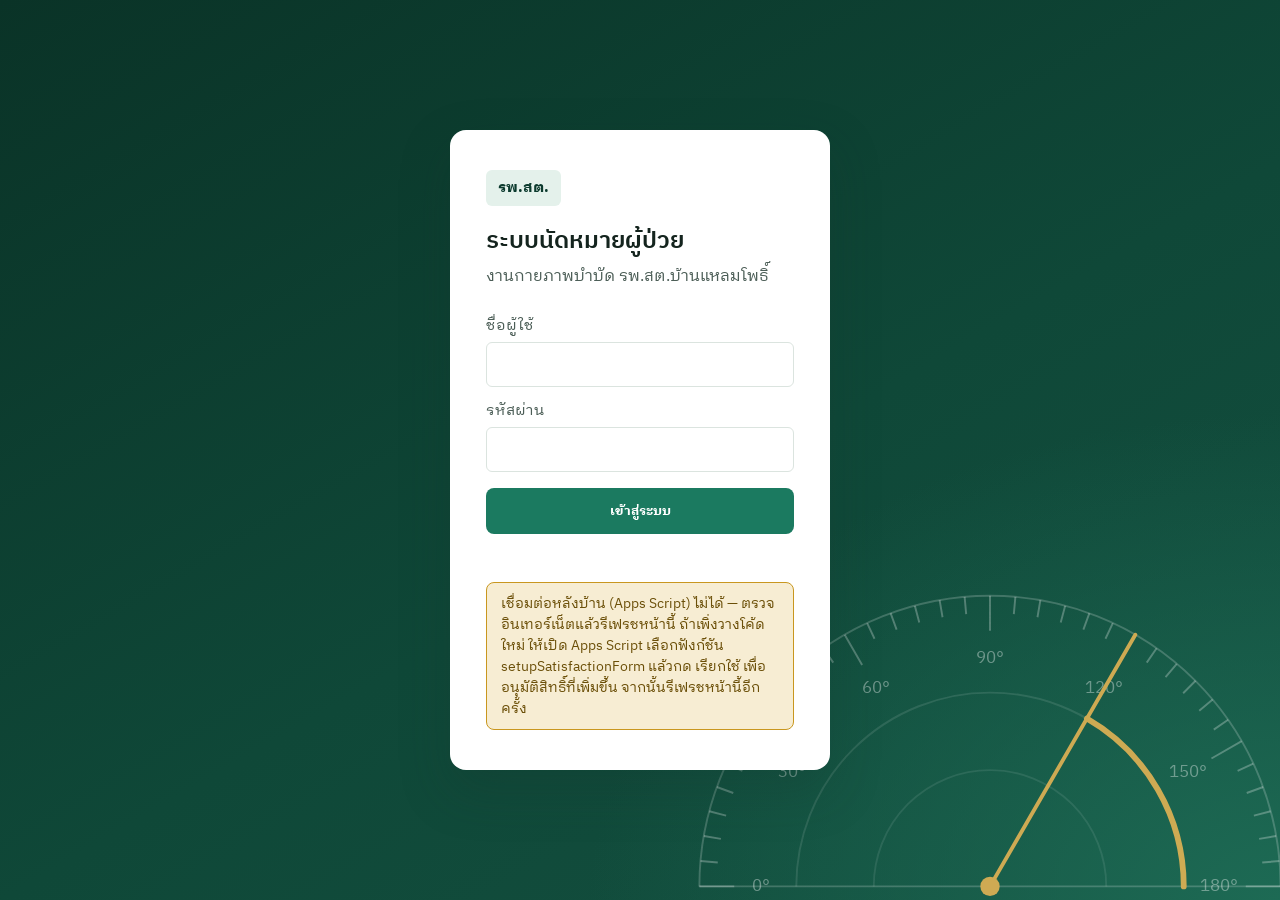
==== index.html @ 28c5972c "Add files via upload" ====
<!DOCTYPE html>
<html lang="th">
<head>
<meta charset="UTF-8" />
<meta name="viewport" content="width=device-width, initial-scale=1" />
<title>ระบบนัดหมายผู้ป่วย รพ.สต.</title>
<link rel="preconnect" href="https://fonts.googleapis.com">
<link href="https://fonts.googleapis.com/css2?family=IBM+Plex+Sans+Thai:wght@400;500;600;700&family=IBM+Plex+Sans+Thai+Looped:wght@400;500;600;700&family=Noto+Sans+Thai:wght@400;600&family=Sarabun:wght@400;600;700&display=swap" rel="stylesheet">
<link rel="stylesheet" href="style.css?v=20261016b" />
</head>
<body>
  <!-- ลายโกนิโอมิเตอร์ (เครื่องวัดมุมข้อ) ใช้เป็นพื้นหลังหัวเว็บและหน้าเข้าสู่ระบบ -->
  <svg width="0" height="0" style="position:absolute" aria-hidden="true"><symbol id="gonioArt" viewBox="-160 -160 320 172">
    <path d="M-150 0A150 150 0 0 1 150 0" fill="none" stroke="rgba(255,255,255,.22)" stroke-width="1"/>
    <path d="M-100 0A100 100 0 0 1 100 0" fill="none" stroke="rgba(255,255,255,.12)" stroke-width="1"/>
    <path d="M-60 0A60 60 0 0 1 60 0" fill="none" stroke="rgba(255,255,255,.10)" stroke-width="1"/>
    <path d="M-150.0 -0.0L-132.0 -0.0M-149.4 -13.1L-140.5 -12.3M-147.7 -26.0L-138.9 -24.5M-144.9 -38.8L-136.2 -36.5M-141.0 -51.3L-132.5 -48.2M-135.9 -63.4L-127.8 -59.6M-129.9 -75.0L-114.3 -66.0M-122.9 -86.0L-115.5 -80.9M-114.9 -96.4L-108.0 -90.6M-106.1 -106.1L-99.7 -99.7M-96.4 -114.9L-90.6 -108.0M-86.0 -122.9L-80.9 -115.5M-75.0 -129.9L-66.0 -114.3M-63.4 -135.9L-59.6 -127.8M-51.3 -141.0L-48.2 -132.5M-38.8 -144.9L-36.5 -136.2M-26.0 -147.7L-24.5 -138.9M-13.1 -149.4L-12.3 -140.5M0.0 -150.0L0.0 -132.0M13.1 -149.4L12.3 -140.5M26.0 -147.7L24.5 -138.9M38.8 -144.9L36.5 -136.2M51.3 -141.0L48.2 -132.5M63.4 -135.9L59.6 -127.8M75.0 -129.9L66.0 -114.3M86.0 -122.9L80.9 -115.5M96.4 -114.9L90.6 -108.0M106.1 -106.1L99.7 -99.7M114.9 -96.4L108.0 -90.6M122.9 -86.0L115.5 -80.9M129.9 -75.0L114.3 -66.0M135.9 -63.4L127.8 -59.6M141.0 -51.3L132.5 -48.2M144.9 -38.8L136.2 -36.5M147.7 -26.0L138.9 -24.5M149.4 -13.1L140.5 -12.3M150.0 0.0L132.0 0.0" stroke="rgba(255,255,255,.30)" stroke-width="1" fill="none"/>
    <text x="-118" y="0" fill="rgba(255,255,255,.42)" font-size="9" text-anchor="middle" dominant-baseline="central">0°</text><text x="-102.2" y="-59" fill="rgba(255,255,255,.42)" font-size="9" text-anchor="middle" dominant-baseline="central">30°</text><text x="-59" y="-102.2" fill="rgba(255,255,255,.42)" font-size="9" text-anchor="middle" dominant-baseline="central">60°</text><text x="0" y="-118" fill="rgba(255,255,255,.42)" font-size="9" text-anchor="middle" dominant-baseline="central">90°</text><text x="59" y="-102.2" fill="rgba(255,255,255,.42)" font-size="9" text-anchor="middle" dominant-baseline="central">120°</text><text x="102.2" y="-59" fill="rgba(255,255,255,.42)" font-size="9" text-anchor="middle" dominant-baseline="central">150°</text><text x="118" y="0" fill="rgba(255,255,255,.42)" font-size="9" text-anchor="middle" dominant-baseline="central">180°</text>
    <path d="M-150 0H150" stroke="rgba(255,255,255,.22)" stroke-width="1"/>
    <path d="M100 0A100 100 0 0 0 50 -86.6" fill="none" stroke="#E2B354" stroke-width="3" stroke-linecap="round"/>
    <path d="M0 0L75 -129.9" stroke="#E2B354" stroke-width="2" stroke-linecap="round"/>
    <circle cx="0" cy="0" r="5" fill="#E2B354"/>
  </symbol></svg>

  <!-- ---------- หน้าเข้าสู่ระบบ ---------- -->
  <section id="loginView" class="login-screen">
    <svg class="login-art" aria-hidden="true"><use href="#gonioArt"/></svg>
    <div class="login-card">
      <div class="login-mark">รพ.สต.</div>
      <h1>ระบบนัดหมายผู้ป่วย</h1>
      <p class="login-sub">งานกายภาพบำบัด รพ.สต.บ้านแหลมโพธิ์</p>
      <form id="loginForm">
        <label>ชื่อผู้ใช้
          <input type="text" id="loginUsername" required autocomplete="username" />
        </label>
        <label>รหัสผ่าน
          <input type="password" id="loginPassword" required autocomplete="current-password" />
        </label>
        <button type="submit">เข้าสู่ระบบ</button>
        <p id="loginError" class="error-text"></p>
      </form>
      <div class="version-banner hidden"></div>
    </div>
  </section>

  <!-- ---------- แอปหลัก ---------- -->
  <div id="appView" class="app hidden">
    <aside class="sidebar">
      <div class="brand">
        <svg class="brand-mark" viewBox="0 0 34 34" width="34" height="34" aria-hidden="true"><circle cx="17" cy="17" r="16.5" fill="#145040" stroke="#2A7B63"/><path d="M7 23A10 10 0 0 1 27 23" fill="none" stroke="#fff" stroke-width="2" stroke-linecap="round"/><path d="M17 23L24 12" stroke="#E2B354" stroke-width="2.2" stroke-linecap="round"/><circle cx="17" cy="23" r="2.4" fill="#fff"/></svg>
        <div class="brand-text">กายภาพบำบัด<span>รพ.สต.บ้านแหลมโพธิ์</span></div>
      </div>
      <nav>
        <button class="navBtn active" data-view="calendar"><svg class="nav-ic" viewBox="0 0 18 18" fill="none" stroke="currentColor" stroke-width="1.6" aria-hidden="true"><rect x="2.5" y="3.5" width="13" height="12" rx="2"/><path d="M2.5 7.5h13M6 2v3M12 2v3"/></svg>ปฏิทิน<span class="nav-long">นัดหมาย</span></button>
        <button class="navBtn" data-view="patients"><svg class="nav-ic" viewBox="0 0 18 18" fill="none" stroke="currentColor" stroke-width="1.6" aria-hidden="true"><circle cx="8" cy="8" r="5"/><path d="M12 12l4 4"/></svg>ค้นหา<span class="nav-long">คนไข้</span></button>
        <button class="navBtn physio-only" data-view="records"><svg class="nav-ic" viewBox="0 0 18 18" fill="none" stroke="currentColor" stroke-width="1.6" aria-hidden="true"><path d="M4 2.5h7l3 3v10H4z"/><path d="M6.5 9h5M6.5 12h5"/></svg>เวชระเบียน</button>
        <button class="navBtn physio-only" data-view="dashboard"><svg class="nav-ic" viewBox="0 0 18 18" fill="none" stroke="currentColor" stroke-width="1.6" aria-hidden="true"><path d="M3 15V9M7.5 15V4M12 15v-4M16 15V7"/></svg>สถิติ</button>
        <button class="navBtn physio-only" data-view="settings"><svg class="nav-ic" viewBox="0 0 18 18" fill="none" stroke="currentColor" stroke-width="1.6" aria-hidden="true"><circle cx="9" cy="9" r="2.5"/><path d="M9 2v2.5M9 13.5V16M2 9h2.5M13.5 9H16M4 4l1.8 1.8M12.2 12.2L14 14M14 4l-1.8 1.8M5.8 12.2L4 14"/></svg>ตั้งค่า</button>
      </nav>
      <div class="who">
        <div class="who-name" id="whoName"></div>
        <div class="who-role" id="whoRole"></div>
        <button id="logoutBtn">ออกจากระบบ</button>
        <div class="version-tag" id="versionTag"></div>
      </div>
    </aside>

    <main class="content">
      <header class="mast" id="mast">
        <svg class="mast-art" aria-hidden="true"><use href="#gonioArt"/></svg>
        <div class="mast-row">
          <div>
            <h1>งานกายภาพบำบัด</h1>
            <div class="mast-org">โรงพยาบาลส่งเสริมสุขภาพตำบลบ้านแหลมโพธิ์<br>ตำบลบ้านกร่าง อำเภอเมืองพิษณุโลก จังหวัดพิษณุโลก</div>
          </div>
          <div class="mast-today"><b id="mastDate"></b><span id="mastToday"></span></div>
        </div>
      </header>
      <div class="version-banner hidden"></div>
      <div class="version-banner hidden" id="pwBanner">บัญชีนี้ยังใช้รหัสผ่านเริ่มต้นหรือรหัสผ่านสั้นกว่า 8 ตัวอักษร — ก่อนใช้กับข้อมูลคนไข้จริง ให้เปลี่ยนรหัสผ่านในชีต Users (คอลัมน์ password) แล้วเข้าสู่ระบบใหม่</div>
      <!-- ปฏิทิน -->
      <section id="calendarView" class="view">
        <header class="view-head">
          <div class="month-nav">
            <button id="prevMonth" aria-label="เดือนก่อนหน้า">‹</button>
            <h2 id="monthLabel"></h2>
            <button id="nextMonth" aria-label="เดือนถัดไป">›</button>
          </div>
          <!-- ค้นหาคนไข้แบบย่อ: ดูนัดครั้งหน้า แล้วค่อยกดไปหน้ารายละเอียด -->
          <div class="quick-search" id="quickSearch">
            <input type="search" id="quickSearchInput" placeholder="ค้นหาคนไข้ (ชื่อ / PTN)" autocomplete="off" aria-label="ค้นหาคนไข้" />
            <div id="quickSearchResults" class="patient-suggest hidden"></div>
            <div id="quickSearchCard" class="quick-card hidden"></div>
          </div>
          <div class="legend">
            <span class="legend-item"><i class="dot opd"></i>OPD</span>
            <span class="legend-item"><i class="dot community"></i>ลงชุมชน</span>
            <span class="legend-item"><i class="dot busy"></i>ไม่ว่าง</span>
            <span class="legend-item"><i class="dot special"></i>เปิดพิเศษ</span>
            <span class="legend-item"><i class="dot full"></i>เต็ม</span>
            <span class="legend-item"><i class="dot closed"></i>ปิดทำการ</span>
          </div>
        </header>
        <!-- นัดวันนี้: กด "มาแล้ว" ได้จากหน้านี้เลย -->
        <div id="todayPanel" class="today-panel hidden">
          <div class="today-head">
            <h3 id="todayTitle">นัดวันนี้</h3>
            <span id="todayCount" class="today-count"></span>
            <button type="button" id="todayRefreshBtn" class="link-btn">รีเฟรช</button>
          </div>
          <ul id="todayList" class="today-list"></ul>
        </div>

        <div class="weekday-row">
          <span data-full="จันทร์" data-short="จ"></span><span data-full="อังคาร" data-short="อ"></span><span data-full="พุธ" data-short="พ"></span><span data-full="พฤหัสบดี" data-short="พฤ"></span><span data-full="ศุกร์" data-short="ศ"></span>
        </div>
        <div id="calendarGrid" class="calendar-grid"></div>
      </section>

      <!-- ค้นหาคนไข้: ข้อมูลและนัดทั้งหมดของคนไข้ 1 คน -->
      <section id="patientsView" class="view hidden">
        <header class="view-head">
          <h2>ค้นหาคนไข้</h2>
        </header>
        <div class="patient-search">
          <input type="search" id="patientSearchInput" placeholder="พิมพ์ชื่อ นามสกุล หรือ PTN (อย่างน้อย 2 ตัวอักษร)" autocomplete="off" />
          <div id="patientSearchResults" class="patient-suggest hidden"></div>
          <p id="patientSearchHint" class="panel-hint" style="margin:8px 0 0;"></p>
        </div>
        <div id="patientProfile"></div>
      </section>

      <!-- เมนูเวชระเบียน (เฉพาะนักกายภาพ): ค้นหาคนไข้เพื่อเปิดเวชระเบียน + รายการที่บันทึกล่าสุด -->
      <section id="recordsView" class="view hidden">
        <header class="view-head">
          <h2>เวชระเบียน</h2>
        </header>
        <div class="patient-search">
          <input type="search" id="recordSearchInput" placeholder="พิมพ์ชื่อ นามสกุล หรือ PTN เพื่อเปิดเวชระเบียนของคนไข้" autocomplete="off" />
          <div id="recordSearchResults" class="patient-suggest hidden"></div>
          <p id="recordSearchHint" class="panel-hint" style="margin:8px 0 0;"></p>
        </div>
        <div id="recordsRecent"></div>
      </section>

      <!-- เวชระเบียน: แบบประเมินครั้งแรก (เฉพาะนักกายภาพ — เนื้อหาสร้างโดย record.js) -->
      <section id="recordView" class="view hidden">
        <div id="recordBody"></div>
      </section>

      <!-- สถิติ (เฉพาะนักกายภาพ) -->
      <section id="dashboardView" class="view hidden">
        <header class="view-head">
          <h2>สถิติการให้บริการ</h2>
          <button id="refreshDashboardBtn" class="secondary">รีเฟรช</button>
        </header>

        <div class="dash-filter">
          <div class="dash-presets">
            <button type="button" class="secondary" data-preset="thisMonth">เดือนนี้</button>
            <button type="button" class="secondary" data-preset="lastMonth">เดือนที่แล้ว</button>
            <button type="button" class="secondary" data-preset="quarter">ไตรมาสนี้</button>
            <button type="button" class="secondary" data-preset="fiscal">ปีงบประมาณนี้</button>
            <button type="button" class="secondary" data-preset="year">ปีนี้</button>
          </div>
          <div class="dash-range">
            <select id="dashKind" aria-label="เลือกช่วงเวลาแบบ">
              <option value="custom">กำหนดวันเอง</option>
              <option value="month">รายเดือน</option>
              <option value="quarter">รายไตรมาส</option>
              <option value="fiscal">ปีงบประมาณ</option>
            </select>
            <span class="dash-kind" data-kind="custom"><input type="date" id="dashFrom" aria-label="ตั้งแต่วันที่" /><span>ถึง</span><input type="date" id="dashTo" aria-label="ถึงวันที่" /></span>
            <span class="dash-kind hidden" data-kind="month"><select id="dashMonth" aria-label="เดือน"></select><select id="dashYear" aria-label="ปี พ.ศ."></select></span>
            <span class="dash-kind hidden" data-kind="quarter fiscal"><select id="dashFy" aria-label="ปีงบประมาณ"></select></span>
            <span class="dash-kind hidden" data-kind="quarter"><select id="dashQuarter" aria-label="ไตรมาส">
              <option value="1">ไตรมาส 1 (ต.ค. ถึง ธ.ค.)</option><option value="2">ไตรมาส 2 (ม.ค. ถึง มี.ค.)</option>
              <option value="3">ไตรมาส 3 (เม.ย. ถึง มิ.ย.)</option><option value="4">ไตรมาส 4 (ก.ค. ถึง ก.ย.)</option></select></span>
            <button type="button" id="dashApplyBtn" class="primary">ดูสถิติ</button>
            <label class="dash-compare" for="dashCompare">เทียบย้อนหลัง
              <select id="dashCompare"><option value="0">ไม่เทียบ</option><option value="1">1 ปี</option><option value="2">2 ปี</option><option value="3">3 ปี</option></select></label>
          </div>
        </div>
        <p id="dashNote" class="panel-hint"></p>
        <div class="dtabs-scroll hidden" id="dashTabs"><div class="dtabs" role="tablist" aria-label="มุมมองสถิติ">
          <button type="button" class="dtab" role="tab" id="dtab-over" data-tab="over" aria-selected="true"><svg class="nav-ic" viewBox="0 0 18 18" fill="none" stroke="currentColor" stroke-width="1.6" aria-hidden="true"><path d="M3 15V9M7.5 15V4M12 15v-4M16 15V7"/></svg>ภาพรวมบริการ</button>
          <button type="button" class="dtab" role="tab" id="dtab-map" data-tab="map" aria-selected="false" tabindex="-1"><svg class="nav-ic" viewBox="0 0 18 18" fill="none" stroke="currentColor" stroke-width="1.6" aria-hidden="true"><path d="M2.5 4.5l4.5-2 4 2 4.5-2v11l-4.5 2-4-2-4.5 2z"/><path d="M7 2.5v11M11 4.5v11"/></svg>แผนที่ตำบล</button>
          <button type="button" class="dtab" role="tab" id="dtab-out" data-tab="out" aria-selected="false" tabindex="-1"><svg class="nav-ic" viewBox="0 0 18 18" fill="none" stroke="currentColor" stroke-width="1.6" aria-hidden="true"><path d="M2 13l4-5 3 3 3-6 4 4"/></svg>ผลลัพธ์การรักษา</button>
          <button type="button" class="dtab" role="tab" id="dtab-sat" data-tab="sat" aria-selected="false" tabindex="-1"><svg class="nav-ic" viewBox="0 0 18 18" fill="none" stroke="currentColor" stroke-width="1.6" aria-hidden="true"><circle cx="9" cy="9" r="6.5"/><path d="M6 10.5c.8 1.2 1.8 1.8 3 1.8s2.2-.6 3-1.8M6.5 7h.01M11.5 7h.01"/></svg>ความพึงพอใจ</button>
        </div></div>
        <div id="dashBody"></div>
      </section>

      <!-- ตั้งค่า (เฉพาะนักกายภาพ) -->
      <section id="settingsView" class="view hidden">
        <header class="view-head">
          <h2>ตั้งค่า</h2>
          <button id="refreshSettingsBtn" class="secondary">รีเฟรช</button>
        </header>

        <div class="panel" id="recOptionsPanel">
          <h3>ตัวเลือกในแบบฟอร์มเวชระเบียน</h3>
          <p class="panel-hint">ตัวเลือกของดรอปดาวน์ในแบบประเมินครั้งแรกและ Progress note (ใช้ชุดเดียวกัน) เลือกรายการแล้วเพิ่ม ลบ หรือเรียงลำดับได้ ลบตัวเลือกออกไม่กระทบเวชระเบียนที่บันทึกไปแล้ว</p>
          <div id="recOptionsBox"></div>
        </div>

        <div class="panel">
          <h3>ช่วงเวลานัดรายวัน</h3>
          <p class="panel-hint">กำหนดช่วงเวลาที่รับนัดเองได้อิสระต่อวัน ไม่จำเป็นต้องเท่ากันทุกช่วง (เช่น 09:00-10:00, 10:01-11:00, พักเที่ยง, 13:30-14:30)</p>
          <div id="scheduleForm" class="schedule-form"></div>
          <button id="saveScheduleBtn" class="primary">บันทึกช่วงเวลานัด</button>
        </div>

        <div class="panel">
          <h3>วันปิดเฉพาะกิจ / วันหยุดนักขัตฤกษ์</h3>
          <form id="closedDateForm" class="inline-form">
            <input type="date" id="closedDateInput" required />
            <input type="text" id="closedReasonInput" placeholder="เหตุผล เช่น วันหยุดสงกรานต์" />
            <button type="submit">เพิ่มวันปิด</button>
          </form>
          <ul id="closedDateList" class="tag-list"></ul>
        </div>

        <div class="panel">
          <h3>ประเภทคลินิกประจำวัน</h3>
          <p class="panel-hint">ตั้งชื่อ+สีคลินิก เพื่อนำไปกำหนดบนวันในปฏิทิน (เช่น คลินิกข้อเข่า, คลินิกป้องกันล้ม)</p>
          <form id="clinicTypeForm" class="inline-form">
            <input type="text" id="clinicTypeName" placeholder="ชื่อคลินิก" required />
            <input type="color" id="clinicTypeColor" value="#2B6E63" title="เลือกสี" />
            <input type="hidden" id="clinicTypeEditId" />
            <button type="submit">เพิ่มคลินิก</button>
            <button type="button" id="clinicTypeCancelEdit" class="secondary hidden">ยกเลิก</button>
          </form>
          <ul id="clinicTypeList" class="tag-list"></ul>
        </div>

        <div class="panel">
          <h3>กำหนดคลินิกอัตโนมัติ (ตามวัน)</h3>
          <p class="panel-hint">เช่น "คลินิกป้องกันล้ม ทุกวันอังคารที่ 4 ของเดือน" — ตั้งครั้งเดียว ระบบจะขึ้นให้เองทุกเดือน</p>
          <form id="clinicRuleForm" class="rule-form">
            <select id="ruleClinicSelect" required></select>
            <select id="ruleWeekday" required>
              <option value="1">ทุกวันจันทร์</option>
              <option value="2">ทุกวันอังคาร</option>
              <option value="3">ทุกวันพุธ</option>
              <option value="4">ทุกวันพฤหัสบดี</option>
              <option value="5">ทุกวันศุกร์</option>
              <option value="6">ทุกวันเสาร์</option>
              <option value="0">ทุกวันอาทิตย์</option>
            </select>
            <select id="ruleNth" required>
              <option value="every">ทุกสัปดาห์</option>
              <option value="1">สัปดาห์ที่ 1 ของเดือน</option>
              <option value="2">สัปดาห์ที่ 2 ของเดือน</option>
              <option value="3">สัปดาห์ที่ 3 ของเดือน</option>
              <option value="4">สัปดาห์ที่ 4 ของเดือน</option>
              <option value="last">สัปดาห์สุดท้ายของเดือน</option>
            </select>
            <input type="text" id="ruleNote" placeholder="note (ไม่บังคับ)" />
            <input type="hidden" id="ruleEditId" />
            <button type="submit">เพิ่มกฎ</button>
            <button type="button" id="ruleCancelEdit" class="secondary hidden">ยกเลิก</button>
          </form>
          <ul id="clinicRuleList" class="tag-list"></ul>
        </div>

        <div class="panel">
          <h3>ปิด/ไม่ว่างอัตโนมัติ (ตามวัน)</h3>
          <p class="panel-hint">เช่น "ทำเอกสาร ทุกวันศุกร์สัปดาห์สุดท้ายของเดือน" หรือ "ปิดทั้งวัน ทุกวันที่ 1 ของเดือน" — ตั้งครั้งเดียว ระบบคำนวณให้เองทุกเดือน ถ้าไม่ระบุช่วงเวลาจะปิดทั้งวัน ถ้าระบุจะบล็อกเฉพาะช่วงนั้น</p>
          <form id="busyRuleForm" class="rule-form">
            <select id="busyRulePatternType">
              <option value="weekday">ตามวันในสัปดาห์</option>
              <option value="dom">ตามวันที่ในเดือน</option>
            </select>

            <span id="busyRuleWeekdayFields">
              <select id="busyRuleWeekday">
                <option value="1">วันจันทร์</option>
                <option value="2">วันอังคาร</option>
                <option value="3">วันพุธ</option>
                <option value="4">วันพฤหัสบดี</option>
                <option value="5">วันศุกร์</option>
                <option value="6">วันเสาร์</option>
                <option value="0">วันอาทิตย์</option>
              </select>
              <select id="busyRuleNth">
                <option value="every">ทุกสัปดาห์</option>
                <option value="1">สัปดาห์ที่ 1 ของเดือน</option>
                <option value="2">สัปดาห์ที่ 2 ของเดือน</option>
                <option value="3">สัปดาห์ที่ 3 ของเดือน</option>
                <option value="4">สัปดาห์ที่ 4 ของเดือน</option>
                <option value="last">สัปดาห์สุดท้ายของเดือน</option>
              </select>
            </span>

            <span id="busyRuleDomFields" class="hidden">
              <select id="busyRuleDayOfMonth">
                <option value="last">วันสุดท้ายของเดือน</option>
              </select>
            </span>

            <label style="flex-direction:row;align-items:center;gap:6px;margin:0;">
              <input type="checkbox" id="busyRulePartial" /> เฉพาะบางช่วงเวลา
            </label>
            <span id="busyRuleTimeFields" class="hidden">
              <input type="time" id="busyRuleStart" />
              <input type="time" id="busyRuleEnd" />
              <select id="busyRuleType">
                <option value="ประชุม">ประชุม</option>
                <option value="ทำเอกสาร">ทำเอกสาร</option>
                <option value="อบรม">อบรม</option>
                <option value="ลา">ลา</option>
              </select>
            </span>

            <input type="text" id="busyRuleNote" placeholder="note (ไม่บังคับ)" />
            <button type="submit">เพิ่มกฎ</button>
          </form>
          <ul id="busyRuleList" class="tag-list"></ul>
        </div>

        <div class="panel">
          <h3>รายการรหัส ICD-10</h3>
          <p class="panel-hint">รหัส <strong>Z501</strong> เป็นรหัสอัตโนมัติหลัก ใส่ให้ทุกนัดเสมอ ลบไม่ได้ — เพิ่มรหัสอื่นไว้เลือกเพิ่มตอนทำนัดได้ที่นี่</p>
          <form id="icd10Form" class="inline-form">
            <input type="text" id="icd10Code" placeholder="รหัส เช่น M5450" required style="max-width:120px;" />
            <input type="text" id="icd10Label" placeholder="คำอธิบาย เช่น ปวดหลังส่วนล่าง" required />
            <button type="submit">เพิ่มรหัส</button>
          </form>
          <ul id="icd10List" class="tag-list"></ul>
        </div>

        <div class="panel">
          <h3>รายการรหัส ICD-9</h3>
          <p class="panel-hint">รหัส <strong>9339</strong> (ประเมินทางกายภาพบำบัด) เป็นรหัสอัตโนมัติหลัก ใส่ให้ทุกนัดเสมอ ลบไม่ได้ — เพิ่มรหัสหัตถการอื่นไว้เลือกเพิ่มตอนทำนัดได้ที่นี่ (เลือกได้สูงสุด 6 รหัสต่อนัด)</p>
          <form id="icd9Form" class="inline-form">
            <input type="text" id="icd9Code" placeholder="รหัส เช่น 9310" required style="max-width:120px;" />
            <input type="text" id="icd9Label" placeholder="คำอธิบาย เช่น การออกกำลังกายบำบัด" required />
            <button type="submit">เพิ่มรหัส</button>
          </form>
          <ul id="icd9List" class="tag-list"></ul>
        </div>
      </section>
    </main>
  </div>

  <!-- ---------- แผงรายละเอียดวัน (slide-over) ---------- -->
  <div id="dayPanelBackdrop" class="backdrop hidden"></div>
  <aside id="dayPanel" class="day-panel hidden">
    <header>
      <h3 id="dayPanelTitle"></h3>
      <button id="closeDayPanel" aria-label="ปิด">×</button>
    </header>
    <div id="dayPanelClosedNote" class="closed-note hidden"></div>

    <div id="dayPanelBody">
      <div class="section-label">คลินิกวันนี้</div>
      <div id="clinicDisplay" class="clinic-display"></div>
      <div id="clinicEditor" class="clinic-editor physio-only hidden">
        <select id="clinicSelect">
          <option value="">-- ใช้ค่าอัตโนมัติ (ถ้ามีกฎ) --</option>
          <option value="__NONE__">ไม่มีคลินิก (เฉพาะวันนี้)</option>
        </select>
        <input type="text" id="clinicNoteInput" placeholder="note เช่น pain-knee, pain-back-office syndrome" />
        <button id="saveClinicBtn" class="secondary">บันทึกคลินิกวันนี้</button>
      </div>

      <div id="dayToggleActions" class="day-toggle-actions physio-only"></div>

      <div class="section-label">ช่วงเวลา</div>
      <div id="slotList" class="slot-list"></div>
      <ul id="extraSlotList" class="tag-list physio-only" style="margin-top:8px;"></ul>
      <button id="addExtraSlotBtn" class="secondary physio-only" style="width:100%;margin-top:8px;">+ เพิ่มเวลาพิเศษวันนี้</button>

      <div id="busySection" class="hidden">
        <div class="section-label">ช่วงไม่ว่างวันนี้</div>
        <ul id="busyList" class="tag-list"></ul>
      </div>

      <div class="section-label">นัดหมายวันนี้</div>
      <ul id="apptList" class="appt-list"></ul>

      <button id="physioBusyBtn" class="secondary physio-only">ตั้งช่วงไม่ว่าง</button>
    </div>
  </aside>

  <!-- ---------- โมดัลเพิ่มนัดหมาย ---------- -->
  <div id="apptModalBackdrop" class="backdrop hidden"></div>
  <div id="apptModal" class="modal hidden">
    <h3>เพิ่มนัดหมาย</h3>
    <form id="apptForm">
      <input type="hidden" id="apptDate" />
      <label>ประเภทนัด
        <select id="apptType">
          <option value="OPD">OPD</option>
          <option value="ลงชุมชน">ลงชุมชน</option>
        </select>
      </label>
      <label>เวลาเริ่ม
        <select id="apptStart"></select>
      </label>
      <input type="hidden" id="apptPtn" />
      <div id="apptPatientStatus" class="patient-status hidden"></div>
      <div id="apptPatientSummary" class="patient-summary hidden"></div>
      <label>ชื่อ
        <input type="text" id="apptFirstName" required autocomplete="off" placeholder="พิมพ์ชื่อหรือ PTN เพื่อค้นหาคนไข้เดิม" />
      </label>
      <div id="apptPatientSuggest" class="patient-suggest hidden"></div>
      <label>นามสกุล
        <input type="text" id="apptLastName" required autocomplete="off" />
      </label>
      <label>หมู่
        <input type="text" id="apptMoo" placeholder="เช่น 4" required />
      </label>
      <label>เบอร์โทร <span style="font-weight:400;">(ไม่บังคับ)</span>
        <input type="tel" id="apptPhone" />
      </label>
      <label>เลขบัตรประชาชน <span style="font-weight:400;">(ไม่บังคับ)</span>
        <input type="text" id="apptNationalId" maxlength="13" inputmode="numeric" placeholder="13 หลัก" />
      </label>
      <label>หมายเหตุ
        <input type="text" id="apptNote" />
      </label>
      <div class="section-label" style="margin-top:14px;">รหัส ICD-10</div>
      <div id="apptPrevIcd10" class="prev-icd hidden"></div>
      <div class="icd-slots" id="apptIcd10Slots"></div>
      <div class="section-label">รหัส ICD-9</div>
      <div id="apptPrevIcd9" class="prev-icd hidden"></div>
      <div class="icd-slots" id="apptIcd9Slots"></div>
      <p id="apptError" class="error-text"></p>
      <div class="modal-actions">
        <button type="button" class="secondary" id="apptCancelBtn">ยกเลิก</button>
        <button type="submit" class="primary">บันทึกนัด</button>
      </div>
    </form>
  </div>

  <!-- ---------- โมดัลเลือกการดำเนินการช่วงเวลาที่ว่าง (จองนัด / ปิดช่วงนี้) ---------- -->
  <div id="slotActionModalBackdrop" class="backdrop hidden"></div>
  <div id="slotActionModal" class="modal hidden">
    <h3>ช่วงเวลา <span id="slotActionTimeLabel"></span></h3>
    <div class="modal-actions" style="flex-direction:column;gap:8px;">
      <button type="button" class="primary" id="slotActionBookBtn" style="width:100%;">จองนัดช่วงนี้</button>
      <button type="button" class="secondary" id="slotActionCloseBtn" style="width:100%;">ปิดช่วงนี้ (ไม่ว่าง)</button>
      <button type="button" class="secondary" id="slotActionCancelBtn" style="width:100%;">ยกเลิก</button>
    </div>
  </div>

  <!-- ---------- โมดัลตั้งช่วงไม่ว่าง (นักกายภาพ) ---------- -->
  <div id="busyModalBackdrop" class="backdrop hidden"></div>
  <div id="busyModal" class="modal hidden">
    <h3 id="busyModalTitle">ตั้งช่วงไม่ว่าง</h3>
    <form id="busyForm">
      <input type="hidden" id="busyDate" />
      <input type="hidden" id="busyId" />
      <label>ประเภท
        <select id="busyType">
          <option value="ประชุม">ประชุม</option>
          <option value="ทำเอกสาร">ทำเอกสาร</option>
          <option value="อบรม">อบรม</option>
          <option value="ลา">ลา</option>
        </select>
      </label>
      <label>เวลาเริ่ม
        <input type="time" id="busyStart" required />
      </label>
      <label>เวลาสิ้นสุด
        <input type="time" id="busyEnd" required />
      </label>
      <label>หมายเหตุ
        <input type="text" id="busyNote" />
      </label>
      <p id="busyError" class="error-text"></p>
      <div class="modal-actions">
        <button type="button" class="secondary" id="busyCancelBtn">ยกเลิก</button>
        <button type="submit" class="primary">บันทึก</button>
      </div>
    </form>
  </div>

  <!-- ---------------- โมดัลเพิ่มเวลาพิเศษ (เสริมเข้าไปจากตารางเดิม เฉพาะวันเดียว) ---------------- -->
  <div id="extraSlotModalBackdrop" class="backdrop hidden"></div>
  <div id="extraSlotModal" class="modal hidden">
    <h3>เพิ่มเวลาพิเศษวันนี้</h3>
    <p class="panel-hint">เพิ่มช่วงเวลาเสริมเฉพาะวันนี้วันเดียว โดยไม่กระทบตารางเวลาปกติ หรือวันอื่นๆ</p>
    <form id="extraSlotForm">
      <input type="hidden" id="extraSlotDate" />
      <label>เวลาเริ่ม
        <input type="time" id="extraSlotStart" required />
      </label>
      <label>เวลาสิ้นสุด
        <input type="time" id="extraSlotEnd" required />
      </label>
      <label>หมายเหตุ
        <input type="text" id="extraSlotNote" placeholder="ไม่บังคับ" />
      </label>
      <p id="extraSlotError" class="error-text"></p>
      <div class="modal-actions">
        <button type="button" class="secondary" id="extraSlotCancelBtn">ยกเลิก</button>
        <button type="submit" class="primary">เพิ่มเวลาพิเศษ</button>
      </div>
    </form>
  </div>

  <!-- ---------------- โมดัลเปิดรับพิเศษ (วันที่ปกติปิด) ---------------- -->
  <div id="specialModalBackdrop" class="backdrop hidden"></div>
  <div id="specialModal" class="modal hidden">
    <h3>เปิดรับพิเศษวันนี้</h3>
    <p class="panel-hint">ใช้สำหรับวันที่ปกติปิด (เช่น อังคารทุกสัปดาห์) แต่ต้องการเปิดนัดเฉพาะวันนี้ — กำหนดช่วงเวลาเองได้อิสระ</p>
    <form id="specialForm">
      <input type="hidden" id="specialDate" />
      <div class="section-label" style="margin-top:0;">ช่วงเวลา</div>
      <div id="specialSlotList" class="slot-editor-list"></div>
      <button type="button" id="specialAddSlotBtn" class="secondary" style="margin-bottom:14px;">+ เพิ่มช่วงเวลา</button>
      <label>หมายเหตุ
        <input type="text" id="specialNote" placeholder="เช่น เปิดนัดพิเศษ" />
      </label>
      <p id="specialError" class="error-text"></p>
      <div class="modal-actions">
        <button type="button" class="secondary" id="specialCancelBtn">ยกเลิก</button>
        <button type="submit" class="primary">เปิดรับพิเศษ</button>
      </div>
    </form>
  </div>

  <div id="toast" class="toast hidden"></div>

  <!-- ---------------- โมดัลดูรายละเอียดนัดหมาย ---------------- -->
  <div id="apptDetailModalBackdrop" class="backdrop hidden"></div>
  <div id="apptDetailModal" class="modal hidden">
    <h3>รายละเอียดนัดหมาย</h3>
    <div id="apptDetailBody" class="detail-body"></div>
    <button type="button" class="record-btn physio-only" id="apptDetailRecordBtn">เวชระเบียนของคนไข้คนนี้ ›</button>

    <div class="section-label" style="margin-top:0;">แก้ไขข้อมูลนัด</div>
    <label>ประเภทนัด
      <select id="detailType">
        <option value="OPD">OPD</option>
        <option value="ลงชุมชน">ลงชุมชน</option>
      </select>
    </label>
    <label>เวลา
      <select id="detailTime"></select>
    </label>
    <label>ชื่อ
      <input type="text" id="detailFirstName" />
    </label>
    <label>นามสกุล
      <input type="text" id="detailLastName" />
    </label>
    <label>หมู่
      <input type="text" id="detailMoo" />
    </label>
    <label>เบอร์โทร
      <input type="tel" id="detailPhone" />
    </label>
    <label>หมายเหตุ
      <input type="text" id="detailNote" />
    </label>
    <label>เลขบัตรประชาชน
      <input type="text" id="detailNationalId" maxlength="13" inputmode="numeric" placeholder="13 หลัก (ไม่บังคับ)" />
    </label>

    <div class="physio-only">
      <div class="section-label">แก้ไขรหัส ICD-10</div>
      <div class="icd-slots" id="detailIcd10Slots"></div>
      <div class="section-label">แก้ไขรหัส ICD-9</div>
      <div class="icd-slots" id="detailIcd9Slots"></div>
    </div>

    <p id="detailSaveError" class="error-text"></p>
    <button type="button" class="secondary" id="detailSaveAllBtn" style="width:100%;margin-bottom:14px;">บันทึกการแก้ไข</button>

    <div class="modal-actions">
      <button type="button" class="primary physio-only" id="apptDetailAttendBtn">บันทึกว่ามาทำกายภาพแล้ว ✓</button>
      <button type="button" class="secondary" id="apptDetailCloseBtn">ปิด</button>
      <button type="button" class="secondary" id="apptDetailCancelBtn" style="color:#B3452F;">ยกเลิกนัดนี้</button>
    </div>
  </div>

  <script src="app.js?v=20261016b"></script>
  <script src="record.js?v=20261016b"></script>
  <script src="progress.js?v=20261016b"></script>
  <script src="dashboard.js?v=20261016b"></script>
</body>
</html>
---- style.css ----
:root {
  /* โทนคลินิกแบบทางการ: เขียวสนเข้มเป็นสีหลัก บนพื้นเทาอมเขียวอ่อน (เย็นและสะอาดกว่าพื้นครีมเดิม) ส้มดินเผายังเป็นสีรอง */
  --bg: #F1F5F3;
  --surface: #FFFFFF;
  --ink: #14241E;
  --ink-soft: #4C5E57;
  --line: #DBE4DF;
  --teal: #1B7A60;
  --teal-dark: #0C3B2E;
  --teal-tint: #E4F1EB;
  --clay: #CC7A3C;
  --clay-tint: #F7E8D8;
  --amber: #C9971F;
  --amber-tint: #F7EDD3;
  --taupe: #8B8378;
  --taupe-tint: #EAEFEC;
  --success: #3C9A5F;
  --danger: #B3452F;
  --full: #A83F26;
  --radius: 12px;
  /* ตัวอักษร: IBM Plex Sans Thai (หัวข้อ ตัวเลข ปุ่ม) + แบบมีหัว Looped (เนื้อหา อ่านง่ายแบบเอกสารทางการ) — จะกลับไปแบบเดิมให้เปลี่ยน 2 บรรทัดนี้เป็น 'Noto Serif Thai' */
  --font-display: 'IBM Plex Sans Thai', 'Noto Sans Thai', 'Leelawadee UI', Tahoma, sans-serif;
  --font-body: 'IBM Plex Sans Thai Looped', 'IBM Plex Sans Thai', 'Noto Sans Thai', 'Leelawadee UI', Tahoma, sans-serif;
}

* { box-sizing: border-box; }

html, body {
  height: 100%;
  margin: 0;
  background: var(--bg);
  color: var(--ink);
  font-family: var(--font-body);
  font-size: 17px;
  line-height: 1.6;
}

/* เลือกฟอนต์ตามที่ชอบในหน้าพรีวิว: Noto Serif Thai (มีเชิง) ทั้งหัวข้อและเนื้อหา ขนาด "ใหญ่พิเศษ" ให้อ่านง่ายขึ้นทั้งแอป */
h1, h2, h3,
.brand, .login-card h1, .month-nav h2,
.day-panel h3, .modal h3, .kpi-num {
  font-family: var(--font-display);
  font-weight: 600;
}

.hidden { display: none !important; }

button {
  font-family: inherit;
  cursor: pointer;
  border: none;
  background: none;
  color: inherit;
}

input, select {
  font-family: inherit;
  font-size: 16px;
  padding: 8px 10px;
  border: 1px solid var(--line);
  border-radius: 6px;
  background: var(--surface);
  color: var(--ink);
  width: 100%;
}

label {
  display: flex;
  flex-direction: column;
  gap: 4px;
  font-size: 15px;
  color: var(--ink-soft);
  margin-bottom: 12px;
}

.primary {
  background: var(--teal);
  color: #fff;
  padding: 10px 18px;
  border-radius: 8px;
  font-weight: 600;
}
.primary:hover { background: var(--teal-dark); }

.secondary {
  background: var(--surface);
  border: 1px solid var(--line);
  padding: 10px 18px;
  border-radius: 8px;
  font-weight: 600;
  color: var(--ink);
}
.secondary:hover { border-color: var(--teal); }

.error-text {
  color: var(--danger);
  font-size: 15px;
  min-height: 18px;
}

/* ---------------- Login ---------------- */

.login-screen {
  min-height: 100vh;
  display: flex;
  align-items: center;
  justify-content: center;
  background: linear-gradient(160deg, var(--teal-dark), var(--teal) 60%, #3F8579);
  padding: 24px;
}

.login-card {
  background: var(--surface);
  border-radius: 16px;
  padding: 40px 36px;
  width: 100%;
  max-width: 380px;
  box-shadow: 0 20px 50px rgba(20, 50, 45, 0.25);
}

.login-mark {
  display: inline-block;
  background: var(--teal-tint);
  color: var(--teal-dark);
  font-weight: 700;
  padding: 6px 12px;
  border-radius: 6px;
  font-size: 15px;
  margin-bottom: 16px;
}

.login-card h1 {
  font-size: 24px;
  margin: 0 0 4px;
}

.login-sub {
  color: var(--ink-soft);
  margin: 0 0 24px;
  font-size: 16px;
}

.login-card button[type="submit"] {
  width: 100%;
  background: var(--teal);
  color: #fff;
  padding: 12px;
  border-radius: 8px;
  font-weight: 700;
  margin-top: 4px;
}
.login-card button[type="submit"]:hover { background: var(--teal-dark); }

/* ---------------- App shell ---------------- */

.app {
  display: grid;
  grid-template-columns: 220px 1fr;
  min-height: 100vh;
}

.sidebar {
  background: var(--teal-dark);
  color: #EAF3F1;
  display: flex;
  flex-direction: column;
  padding: 24px 16px;
}

.brand {
  font-weight: 700;
  font-size: 19px;
  margin-bottom: 28px;
}
.brand span { font-weight: 400; opacity: 0.8; }

.sidebar nav {
  display: flex;
  flex-direction: column;
  gap: 4px;
  flex: 1;
}

.navBtn {
  text-align: right;
  padding: 10px 14px;
  border-radius: 8px;
  color: #CFE4E0;
  font-size: 16px;
}
.navBtn:hover { background: rgba(255,255,255,0.08); }
.navBtn.active { background: rgba(255,255,255,0.14); color: #fff; font-weight: 600; }

.who {
  border-top: 1px solid rgba(255,255,255,0.15);
  padding-top: 16px;
  margin-top: 16px;
}
.who-name { font-weight: 600; font-size: 16px; }
.who-role { font-size: 14px; color: #A9CBC5; margin-bottom: 10px; }
#logoutBtn {
  font-size: 15px;
  color: #EAF3F1;
  text-decoration: underline;
  padding: 0;
}

.content {
  padding: 28px 36px;
  overflow-y: auto;
}

.view-head {
  display: flex;
  justify-content: space-between;
  align-items: center;
  margin-bottom: 18px;
  flex-wrap: wrap;
  gap: 12px;
}

.month-nav {
  display: flex;
  align-items: center;
  gap: 14px;
}
.month-nav button {
  font-size: 22px;
  width: 32px;
  height: 32px;
  border-radius: 8px;
  background: var(--surface);
  border: 1px solid var(--line);
}
.month-nav button:disabled { opacity: 0.4; cursor: default; }
.month-nav h2 { margin: 0; font-size: 22px; min-width: 160px; text-align: center; }

.legend {
  display: flex;
  gap: 16px;
  font-size: 15px;
  color: var(--ink-soft);
}
.legend-item { display: flex; align-items: center; gap: 6px; }
.dot { width: 9px; height: 9px; border-radius: 50%; display: inline-block; }
.dot.opd { background: var(--teal); }
.dot.community { background: var(--clay); }
.dot.busy { background: var(--taupe); }
.dot.closed { background: var(--line); border: 1px solid #B9C2BE; }
.dot.special { background: var(--amber); }
.dot.full { background: var(--full); }

/* ---------------- Calendar ---------------- */

.weekday-row {
  display: grid;
  grid-template-columns: repeat(5, 1fr);
  gap: 8px;
  margin-bottom: 8px;
}
.weekday-row span {
  text-align: center;
  font-weight: 700;
  font-size: 17px;
  padding: 9px 0;
  border-radius: 8px;
  background: var(--teal);
  color: #fff;
}
.weekday-row span::before { content: attr(data-full); }
.weekday-row span.today-col { background: var(--teal-dark); box-shadow: 0 0 0 3px rgba(43,110,99,0.3); }

.calendar-grid {
  display: grid;
  grid-template-columns: repeat(5, 1fr);
  grid-auto-rows: 108px; /* ทุกแถวสูงเท่ากันเสมอ ไม่ว่าวันไหนจะมีชื่อคลินิก/ป้ายเยอะแค่ไหน (ปรับสูงขึ้นให้พอดีกับตัวอักษรขนาดใหญ่พิเศษ) */
  gap: 8px;
}

.day-cell {
  background: var(--surface);
  border: 1px solid var(--line);
  border-radius: var(--radius);
  height: 108px;
  overflow: hidden; /* กันเนื้อหาล้นขยายกล่อง เช่น ชื่อคลินิกยาวๆ หรือป้ายเยอะๆ */
  padding: 8px;
  display: flex;
  flex-direction: column;
  gap: 6px;
  cursor: pointer;
  transition: border-color 0.15s;
}
.day-cell:hover { border-color: var(--teal); }
.day-cell.other-month { visibility: hidden; }
.day-cell.closed { background: #F0F2F0; color: var(--ink-soft); cursor: default; }
.day-cell.closed:hover { border-color: var(--line); }

.day-head { display: flex; align-items: center; gap: 6px; }
.day-cell.today { border: 2px solid #2E7D32; background: #66BB6A; }
.day-cell.today .day-num { color: #fff !important; }
.day-cell.today .day-num {
  background: #fff;
  color: #2E7D32 !important;
  border-radius: 999px;
  min-width: 26px;
  height: 26px;
  padding: 0 7px;
  display: inline-flex;
  align-items: center;
  justify-content: center;
}
.day-cell.today .today-tag { color: #fff; }
.today-tag { font-size: 11px; font-weight: 700; color: var(--teal-dark); }

/* วันเต็ม: เดิมพื้นแดงเต็มช่อง เปลี่ยนเป็นพื้นปกติ ให้พื้นแดงเฉพาะคำว่า "เต็ม" พอ จะได้ไม่จัดจ้านทั้งช่อง แต่ยังสังเกตเห็นง่ายจากป้ายสีแดงเด่นๆ + ขอบด้านซ้าย */
.day-cell.full { border-left: 4px solid var(--full); }
.day-cell.full:hover { border-color: var(--full); }
.badge.full-tag { background: var(--full); color: #fff; font-weight: 700; }
.day-cell.today.full { border-left: 4px solid var(--full); box-shadow: 0 0 0 3px #2E7D32; }

.day-num { font-weight: 600; font-size: 16px; }
/* ชื่อคลินิก: เดิมลองใช้พื้นหลังเป็นเฉดอ่อนของสีคลินิกเอง (สีอักษร+พื้นหลังเป็นเฉดเดียวกัน) แต่จางเกินไป อ่านไม่ชัด
   เปลี่ยนเป็นแถบทึบเต็มความกว้างด้านบนช่อง ใช้สีคลินิกจริงเป็นพื้นหลังเลย (ไม่ทำให้จาง) แล้วให้ JS เลือกสีตัวอักษรขาว/เข้มให้ตัดกับพื้นหลังเสมอ (ดู readableTextOn_ ใน app.js) */
.clinic-line {
  display: block;
  width: calc(100% + 16px);
  margin: -8px -8px 6px -8px;
  padding: 7px 10px;
  font-weight: 700;
  font-size: 15px;
  line-height: 1.3;
  overflow: hidden;
  text-overflow: ellipsis;
  white-space: nowrap;
}

.day-badges { display: flex; flex-wrap: wrap; gap: 4px; margin-top: auto; }
.badge {
  font-size: 13px;
  padding: 2px 7px;
  border-radius: 999px;
  font-weight: 600;
}
/* ป้าย/แท็กทั้งหมด: โทนเอิร์ธธรรมชาติ (เขียวป่า/ดินเผา/เทาดิน/เหลืองดิน) ให้เป็นชุดเดียวกันทั้งแอป */
.badge.opd { background: var(--teal-tint); color: var(--teal-dark); }
.badge.community { background: var(--clay-tint); color: #8A4E20; }
.badge.busy { background: var(--taupe-tint); color: #5B5347; }
.badge.closed-tag { background: var(--line); color: var(--ink); } /* เดิมใช้ --ink-soft ตัดกับพื้นหลังโทนครีมใหม่ไม่พอ อ่านยาก */
.badge.special-tag { background: var(--amber-tint); color: #7A5D0E; }
.badge.avail-tag { background: var(--teal-tint); color: var(--teal-dark); }
.badge.clinic-tag { color: #fff; font-weight: 600; }


.calendar-grid.loading { opacity: 0.5; pointer-events: none; }
.calendar-loading-msg { grid-column: 1 / -1; text-align: center; padding: 60px 0; color: var(--ink-soft); font-size: 16px; }

/* ---------------- Settings ---------------- */

.panel {
  background: var(--surface);
  border: 1px solid var(--line);
  border-radius: var(--radius);
  padding: 20px 24px;
  margin-bottom: 20px;
  max-width: 640px;
}
.panel h3 { margin-top: 0; font-size: 17px; }
.panel h3.panel-toggle {
  display: flex;
  justify-content: space-between;
  align-items: center;
  cursor: pointer;
  user-select: none;
  margin-bottom: 0;
}
.panel-chevron { color: var(--ink-soft); font-size: 14px; transition: transform 0.15s; flex-shrink: 0; }
.panel-body { margin-top: 14px; }
.panel.collapsed .panel-body { display: none; }
.panel.collapsed .panel-chevron { transform: rotate(-90deg); }
.panel-hint { color: var(--ink-soft); font-size: 15px; margin-top: -8px; margin-bottom: 14px; }

.color-swatch {
  display: inline-block;
  width: 14px;
  height: 14px;
  border-radius: 4px;
  margin-inline-end: 8px;
  vertical-align: middle;
  border: 1px solid rgba(0,0,0,0.15);
}

.weekday-block {
  padding: 12px 0;
  border-bottom: 1px solid var(--line);
}
.weekday-block:last-child { border-bottom: none; }

.weekday-header {
  display: flex;
  justify-content: space-between;
  align-items: center;
  font-weight: 600;
  font-size: 16px;
  margin-bottom: 8px;
}
.weekday-header label { display: flex; align-items: center; gap: 6px; font-weight: 400; font-size: 15px; color: var(--ink-soft); }

.slot-editor-list { display: flex; flex-direction: column; gap: 8px; margin-bottom: 8px; }
.slot-row {
  display: flex;
  align-items: center;
  gap: 8px;
}
.slot-row input[type="time"] { width: auto; flex: 1 1 110px; }
.slot-row span { color: var(--ink-soft); }
.remove-slot-btn {
  color: var(--danger);
  font-size: 20px;
  line-height: 1;
  width: 28px;
  height: 28px;
  flex-shrink: 0;
  border-radius: 6px;
}
.remove-slot-btn:hover { background: var(--bg); }
.add-slot-btn { font-size: 15px; padding: 6px 12px; }

.inline-form {
  display: flex;
  gap: 10px;
  margin-bottom: 14px;
}
.inline-form input[type="date"] { max-width: 170px; }
.inline-form button {
  background: var(--teal);
  color: #fff;
  padding: 8px 16px;
  border-radius: 6px;
  font-weight: 600;
  white-space: nowrap;
}

.rule-form {
  display: flex;
  flex-wrap: wrap;
  gap: 10px;
  margin-bottom: 14px;
  align-items: center;
}
.rule-form select, .rule-form input[type="text"] {
  width: auto;
  min-width: 140px;
  flex: 1 1 140px;
}
#busyRuleWeekdayFields, #busyRuleDomFields, #busyRuleTimeFields { display: contents; }
.inline-form button.secondary, .rule-form button.secondary { background: var(--surface); color: var(--ink); border: 1px solid var(--line); }
.rule-form button {
  background: var(--teal);
  color: #fff;
  padding: 8px 16px;
  border-radius: 6px;
  font-weight: 600;
  white-space: nowrap;
}

.tag-list { list-style: none; padding: 0; margin: 0; display: flex; flex-direction: column; gap: 8px; }
.tag-list li {
  display: flex;
  justify-content: space-between;
  align-items: center;
  background: var(--bg);
  border-radius: 8px;
  padding: 8px 12px;
  font-size: 15px;
}
.tag-list button { color: var(--danger); font-size: 14px; font-weight: 600; white-space: nowrap; }
.busy-item-actions { display: flex; gap: 10px; flex-shrink: 0; }
.busy-edit-btn { color: var(--teal); }

/* ---------------- Day panel (slide-over) ---------------- */

.backdrop {
  position: fixed;
  inset: 0;
  background: rgba(20, 35, 32, 0.35);
  z-index: 20;
}

.day-panel {
  position: fixed;
  top: 0;
  right: 0;
  height: 100vh;
  width: 380px;
  max-width: 92vw;
  background: var(--surface);
  z-index: 30;
  box-shadow: -12px 0 30px rgba(34, 48, 41, 0.14);
  display: flex;
  flex-direction: column;
  padding: 22px;
  overflow-y: auto;
}
.day-panel header {
  display: flex;
  justify-content: space-between;
  align-items: center;
  margin-bottom: 12px;
}
.day-panel h3 { margin: 0; font-size: 19px; }
#closeDayPanel { font-size: 24px; line-height: 1; color: var(--ink-soft); }

.closed-note {
  background: var(--taupe-tint);
  color: #5B5347;
  padding: 10px 12px;
  border-radius: 8px;
  font-size: 15px;
  margin-bottom: 14px;
}

.clinic-display { margin-bottom: 8px; min-height: 20px; }
.clinic-editor {
  display: flex;
  flex-direction: column;
  gap: 8px;
  background: var(--bg);
  border-radius: 8px;
  padding: 10px;
  margin-bottom: 4px;
}
.clinic-editor select, .clinic-editor input { width: 100%; }

.day-toggle-actions { display: flex; flex-direction: column; gap: 8px; margin: 14px 0; }
.day-toggle-actions button { width: 100%; }

.section-label {
  font-size: 14px;
  font-weight: 700;
  color: var(--ink-soft);
  margin: 18px 0 8px;
  text-transform: none;
}

.slot-list { display: flex; flex-wrap: wrap; gap: 6px; }
.slot-btn {
  border: 1px solid var(--line);
  border-radius: 10px;
  padding: 6px 10px;
  font-size: 14px;
  background: var(--surface);
}
.slot-btn.available { border-color: var(--teal-tint); background: var(--teal-tint); color: var(--teal-dark); }
.slot-btn.available:hover { border-color: var(--teal); background: var(--surface); }
.slot-btn.taken { background: var(--bg); color: var(--ink-soft); cursor: default; }

.appt-list { list-style: none; padding: 0; margin: 0; display: flex; flex-direction: column; gap: 8px; }
.appt-list li {
  border: 1px solid var(--line);
  border-radius: 8px;
  padding: 10px 12px;
  font-size: 15px;
}
.appt-time { font-weight: 700; margin-inline-end: 8px; }
.appt-list li.attended { background: #F3FAF5; border-color: #BFE3C9; }
.badge.attended-tag { background: var(--teal-tint); color: var(--teal-dark); } /* เดิมเป็นเขียวมินต์สด ปรับให้อยู่ในโทนเอิร์ธเดียวกับป้ายอื่นๆ */
.appt-actions { display: flex; gap: 10px; align-items: center; margin-top: 8px; flex-wrap: wrap; }
.appt-cancel { color: var(--danger); font-size: 14px; font-weight: 600; }
.appt-attend {
  color: var(--teal-dark);
  font-size: 14px;
  font-weight: 600;
  border: 1px solid var(--teal);
  border-radius: 6px;
  padding: 3px 10px;
}
.appt-unattend { color: var(--ink-soft); font-size: 14px; text-decoration: underline; }

#physioBusyBtn { width: 100%; margin-top: 18px; }

/* ---------------- Modals ---------------- */

.modal {
  position: fixed;
  top: 50%;
  left: 50%;
  transform: translate(-50%, -50%);
  background: var(--surface);
  border-radius: 14px;
  padding: 26px 28px;
  width: 380px;
  max-width: 92vw;
  max-height: 88vh;
  overflow-y: auto;
  z-index: 40;
  box-shadow: 0 20px 50px rgba(34, 48, 41, 0.22);
}
.modal h3 { margin-top: 0; }
.modal-actions { display: flex; justify-content: flex-end; gap: 10px; margin-top: 6px; }

.detail-body { display: flex; flex-direction: column; gap: 10px; margin-bottom: 6px; }
.detail-row { display: flex; justify-content: space-between; gap: 12px; font-size: 15px; border-bottom: 1px solid var(--line); padding-bottom: 8px; }
.detail-label { color: var(--ink-soft); flex-shrink: 0; }
.detail-value { text-align: right; font-weight: 600; }

/* ---------------- Toast ---------------- */

.toast {
  position: fixed;
  bottom: 24px;
  left: 50%;
  transform: translateX(-50%);
  background: var(--ink);
  color: #fff;
  padding: 12px 20px;
  border-radius: 8px;
  font-size: 15px;
  z-index: 50;
}

/* ---------------- Responsive: iPad / แท็บเล็ต ---------------- */
@media (max-width: 1024px) {
  .sidebar { width: 180px; padding: 20px 12px; }
  .content { padding: 20px 22px; }
  .day-panel { width: 360px; }
}

/* ---------------- Responsive: มือถือ / แท็บเล็ตแนวตั้งจอแคบ ---------------- */
@media (max-width: 720px) {
  .app { grid-template-columns: 1fr; grid-template-rows: auto 1fr; }
  .sidebar {
    flex-direction: row;
    align-items: center;
    justify-content: space-between;
    width: auto;
    padding: 10px 14px;
    gap: 10px;
  }
  .brand { margin-bottom: 0; font-size: 17px; }
  .sidebar nav { flex-direction: row; flex: 1; justify-content: center; }
  .navBtn { padding: 10px 12px; font-size: 15px; text-align: center; }
  .who { display: none; }
  #logoutBtn { font-size: 14px; }
  .content { padding: 14px; }

  .view-head { gap: 8px; }
  .month-nav h2 { font-size: 19px; min-width: 0; }
  .month-nav button { width: 40px; height: 40px; } /* ปุ่มกดสะดวกด้วยนิ้ว */
  .legend { display: none; } /* จอแคบไม่พอ ไปดูสีในแต่ละวันแทน */

  .weekday-row { gap: 3px; margin-bottom: 4px; }
  .weekday-row span { font-size: 14px; padding: 6px 0; }
  .weekday-row span::before { content: attr(data-short); }
  .today-tag { display: none; }
  .calendar-grid { gap: 3px; grid-auto-rows: 58px; }
  .day-cell { height: 58px; padding: 4px; border-radius: 8px; }
  .day-num { font-size: 14px; }
  .clinic-line { width: 100%; margin: 0 0 2px 0; font-size: 0; line-height: 0; height: 6px; padding: 0; border-radius: 3px; }
  .day-badges { gap: 2px; }
  .badge { font-size: 0; padding: 0; width: 7px; height: 7px; border-radius: 50%; display: inline-block; }
  .badge.avail-tag, .badge.closed-tag, .badge.opd, .badge.community, .badge.full-tag, .badge.attended-tag {
    font-size: 10px; padding: 1px 5px; border-radius: 999px; width: auto; height: auto;
  }

  .day-panel { width: 100%; max-width: 100%; left: 0; border-radius: 16px 16px 0 0; top: auto; bottom: 0; height: 88vh; }
  .modal { width: 92vw; max-height: 86vh; overflow-y: auto; }
  .rule-form select, .rule-form input[type="text"] { min-width: 100%; flex-basis: 100%; }
  .schedule-row { grid-template-columns: 70px auto 1fr 1fr 70px; font-size: 14px; gap: 6px; }
  .slot-row input[type="time"] { flex-basis: 90px; }
}

/* ---------------- Dashboard / สถิติ ---------------- */

.dash-filter { display: flex; flex-wrap: wrap; gap: 12px 20px; align-items: center; margin-bottom: 8px; }
.dash-presets { display: flex; flex-wrap: wrap; gap: 8px; }
.dash-presets button { padding: 8px 14px; font-size: 15px; }
.dash-presets button.active { background: var(--teal); color: #fff; border-color: var(--teal); }
.dash-range { display: flex; flex-wrap: wrap; gap: 8px; align-items: center; color: var(--ink-soft); font-size: 15px; }
.dash-range input[type="date"] { width: auto; }
.dash-range .primary { padding: 8px 16px; }

.kpi-grid { display: grid; grid-template-columns: repeat(auto-fit, minmax(150px, 1fr)); gap: 12px; margin: 14px 0 20px; }
.kpi-card { background: var(--surface); border: 1px solid var(--line); border-radius: var(--radius); padding: 14px 16px; }
.kpi-card.hero { background: var(--teal); border-color: var(--teal); color: #fff; }
.kpi-num { font-size: 32px; font-weight: 700; line-height: 1.1; }
.kpi-label { font-size: 15px; margin-top: 4px; }
.kpi-sub { font-size: 14px; color: var(--ink-soft); margin-top: 2px; }
.kpi-card.hero .kpi-sub { color: rgba(255,255,255,0.8); }

.dash-grid { display: grid; grid-template-columns: repeat(auto-fit, minmax(340px, 1fr)); gap: 16px; }
.dash-panel { background: var(--surface); border: 1px solid var(--line); border-radius: var(--radius); padding: 16px 18px; }
.dash-panel.wide { grid-column: 1 / -1; }
.dash-panel h3 { margin: 0 0 4px; font-size: 17px; }
.dash-sub { color: var(--ink-soft); font-size: 14px; margin: 0 0 12px; }
.dash-empty { color: var(--ink-soft); font-size: 15px; padding: 10px 0; }

.bar-legend { display: flex; gap: 14px; font-size: 14px; color: var(--ink-soft); margin-bottom: 10px; }
.bar-legend i { display: inline-block; width: 10px; height: 10px; border-radius: 3px; margin-inline-end: 5px; vertical-align: middle; }

.hbar-row { display: grid; grid-template-columns: 110px 1fr 64px; gap: 10px; align-items: center; padding: 5px 0; font-size: 15px; }
.hbar-label { overflow: hidden; text-overflow: ellipsis; white-space: nowrap; }
.hbar-track { position: relative; height: 16px; background: var(--bg); border-radius: 999px; overflow: hidden; }
.hbar-total { position: absolute; inset: 0 auto 0 0; background: var(--line); border-radius: 999px; }
.hbar-attended { position: absolute; inset: 0 auto 0 0; background: var(--bar-color, var(--teal)); border-radius: 999px; }
.hbar-num { text-align: right; font-weight: 600; font-size: 14px; white-space: nowrap; }

.trend-chart { display: flex; align-items: flex-end; gap: 3px; height: 170px; padding-top: 8px; overflow-x: auto; }
.trend-col { flex: 1 0 14px; display: flex; flex-direction: column; align-items: center; justify-content: flex-end; height: 100%; min-width: 14px; }
.trend-bars { position: relative; width: 100%; flex: 1; display: flex; align-items: flex-end; }
.trend-total { position: absolute; bottom: 0; left: 0; right: 0; background: var(--line); border-radius: 4px 4px 0 0; }
.trend-attended { position: absolute; bottom: 0; left: 15%; right: 15%; background: var(--teal); border-radius: 4px 4px 0 0; }
.trend-label { font-size: 11px; color: var(--ink-soft); margin-top: 4px; white-space: nowrap; }

@media (max-width: 720px) {
  .dash-grid { grid-template-columns: 1fr; }
  .kpi-grid { grid-template-columns: repeat(2, 1fr); }
  .kpi-num { font-size: 28px; }
  .hbar-row { grid-template-columns: 82px 1fr 56px; gap: 8px; }
  .dash-range input[type="date"] { flex: 1 1 130px; }
}

/* ---------------- รหัส ICD-10 / ICD-9 ---------------- */

.icd-slots { display: flex; flex-direction: column; gap: 6px; margin-bottom: 12px; }
.icd-slot-row { display: flex; align-items: center; gap: 8px; }
.icd-slot-label { font-size: 13px; color: var(--ink-soft); width: 20px; flex-shrink: 0; text-align: right; }
.icd-slot-auto {
  flex: 1;
  background: var(--teal-tint);
  color: var(--teal-dark);
  border-radius: 6px;
  padding: 8px 10px;
  font-size: 15px;
  font-weight: 600;
}
.icd-slot-row select { width: auto; flex: 1; font-size: 15px; }

/* ---------------- ทะเบียนคนไข้ (PTN): รายชื่อคนไข้เดิมในฟอร์มนัด ---------------- */

.patient-status {
  display: flex;
  align-items: center;
  justify-content: space-between;
  gap: 10px;
  background: var(--teal-tint);
  color: var(--teal-dark);
  border-radius: 8px;
  padding: 8px 12px;
  font-size: 15px;
  font-weight: 600;
  margin-bottom: 12px;
}
.patient-status button { font-size: 14px; font-weight: 600; color: var(--ink-soft); text-decoration: underline; white-space: nowrap; }

.patient-suggest {
  margin: -4px 0 12px;
  border: 1px solid var(--line);
  border-radius: 8px;
  overflow: hidden;
  background: var(--surface);
}
.patient-suggest-head { font-size: 13px; color: var(--ink-soft); background: var(--bg); padding: 6px 12px; }
.patient-suggest-item {
  display: flex;
  flex-direction: column;
  gap: 2px;
  width: 100%;
  text-align: left;
  padding: 9px 12px;
  border-top: 1px solid var(--line);
}
.patient-suggest-item:hover, .patient-suggest-item:focus-visible { background: var(--teal-tint); outline: none; }
.patient-suggest-name { display: flex; justify-content: space-between; align-items: baseline; gap: 10px; font-size: 15px; font-weight: 600; color: var(--ink); }
.patient-suggest-ptn { font-size: 14px; color: var(--teal-dark); white-space: nowrap; }
.patient-suggest-sub { font-size: 13px; color: var(--ink-soft); }

/* ---------------- สรุปประวัติคนไข้เดิม + รหัสครั้งก่อน (ฟอร์มนัด) ---------------- */

.patient-summary {
  display: flex;
  flex-direction: column;
  gap: 3px;
  border: 1px solid var(--line);
  border-radius: 8px;
  padding: 10px 12px;
  margin: -4px 0 12px;
  font-size: 14px;
  color: var(--ink-soft);
}
.patient-summary-main { font-size: 15px; font-weight: 600; color: var(--ink); }
.patient-summary-warn { background: var(--amber-tint); color: #7A5D0E; border-radius: 6px; padding: 6px 10px; font-weight: 600; margin-top: 5px; }

.prev-icd {
  display: flex;
  flex-direction: column;
  gap: 3px;
  background: var(--bg);
  border-radius: 8px;
  padding: 10px 12px;
  margin: 0 0 8px;
  font-size: 14px;
  color: var(--ink-soft);
}
.prev-icd-title { font-weight: 700; color: var(--ink); }
.prev-icd-note { font-size: 13px; }
.prev-icd button { align-self: flex-start; margin-top: 6px; padding: 7px 14px; font-size: 14px; }

.patient-summary-error { color: var(--danger); font-weight: 600; }

/* ---------------- แถบเตือนรุ่นหลังบ้านไม่ตรง ---------------- */

.version-banner {
  background: var(--amber-tint);
  color: #6B4F08;
  border: 1px solid var(--amber);
  border-radius: 8px;
  padding: 10px 14px;
  font-size: 14px;
  line-height: 1.5;
  margin-bottom: 16px;
}
.login-card .version-banner { margin: 14px 0 0; text-align: left; }
.version-tag { font-size: 11px; opacity: 0.6; margin-top: 10px; }

.link-btn { color: var(--teal-dark); font-weight: 600; text-decoration: underline; font-size: inherit; padding: 0; }

/* ---------------- นัดวันนี้ (บนหน้าปฏิทิน) ---------------- */

.today-panel {
  background: var(--surface);
  border: 1px solid var(--line);
  border-radius: var(--radius);
  padding: 12px 16px;
  margin-bottom: 16px;
}
.today-head { display: flex; align-items: baseline; gap: 12px; flex-wrap: wrap; }
.today-head h3 { margin: 0; font-size: 17px; }
.today-count { color: var(--ink-soft); font-size: 14px; flex: 1; }
.today-head .link-btn { font-size: 14px; }
.today-list { list-style: none; padding: 0; margin: 10px 0 0; display: grid; grid-template-columns: repeat(auto-fill, minmax(300px, 1fr)); gap: 8px; }
.today-item {
  display: flex;
  align-items: center;
  justify-content: space-between;
  gap: 10px;
  border: 1px solid var(--line);
  border-radius: 8px;
  padding: 8px 12px;
  font-size: 15px;
}
.today-item.attended { background: #F3FAF5; border-color: #BFE3C9; }
.today-info { cursor: pointer; min-width: 0; flex: 1; }
.today-sub { display: block; color: var(--ink-soft); font-size: 12px; margin-top: 2px; }
.today-item .appt-attend { padding: 8px 14px; font-size: 15px; white-space: nowrap; flex-shrink: 0; }
.today-item .appt-unattend { white-space: nowrap; flex-shrink: 0; }
.today-empty { color: var(--ink-soft); font-size: 14px; }

/* ---------------- ตารางสรุปขนาดเล็ก (สถิติ / ประวัติคนไข้) ---------------- */

.mini-table { width: 100%; border-collapse: collapse; font-size: 15px; margin-top: 8px; }
.mini-table th { text-align: left; font-size: 13px; color: var(--ink-soft); font-weight: 600; padding: 6px 8px; border-bottom: 1px solid var(--line); white-space: nowrap; }
.mini-table td { padding: 7px 8px; border-bottom: 1px solid var(--line); vertical-align: top; }
.mini-table th:not(:first-child), .mini-table td:not(:first-child) { text-align: right; }
.mini-table tr.mini-total td { font-weight: 700; border-bottom: none; }

/* ---------------- ค้นหาคนไข้ ---------------- */

.patient-search { max-width: 520px; }
.patient-search .patient-suggest { margin: 6px 0 0; }
.profile-head { display: flex; align-items: center; gap: 10px; flex-wrap: wrap; margin-top: 20px; }
.profile-head h3 { margin: 0; font-size: 22px; }
.profile-ptn { font-size: 14px; padding: 3px 10px; }
.kpi-num.kpi-num-small { font-size: 19px; line-height: 1.5; }
.table-scroll { overflow-x: auto; }
.profile-table th:not(:first-child), .profile-table td:not(:first-child) { text-align: left; }
.profile-table td { white-space: nowrap; }
/* คอลัมน์รหัส ICD: รหัสละบรรทัด ชื่อรหัสตัวเล็กต่อท้าย ตัดบรรทัดได้ */
.profile-table td:nth-child(5), .profile-table td:nth-child(6) { white-space: normal; min-width: 190px; }
.icd-line { line-height: 1.35; margin-bottom: 3px; }
.icd-code { font-weight: 600; }
.icd-name { font-size: 12px; color: var(--ink-soft); }
.profile-table td:last-child { white-space: normal; min-width: 120px; }
.profile-table tbody tr { cursor: pointer; }
.profile-table tbody tr:hover { background: var(--teal-tint); }
.profile-table tr.is-cancelled td { color: var(--ink-soft); }
.profile-upcoming { cursor: pointer; }
.profile-open { color: var(--teal-dark); font-size: 13px; font-weight: 600; white-space: nowrap; }

/* ---------------- ความพึงพอใจ (หน้าสถิติ) ---------------- */

.dash-section-title { font-size: 20px; margin: 30px 0 4px; }
.dash-section-title span { font-size: 14px; font-weight: 400; color: var(--ink-soft); margin-inline-start: 8px; }
.fb-share { display: flex; align-items: center; gap: 8px; flex-wrap: wrap; background: var(--surface); border: 1px solid var(--line); border-radius: 10px; padding: 10px 14px; margin: 8px 0 12px; font-size: 14px; }
.fb-share span { color: var(--ink-soft); flex-basis: 100%; }
.fb-share input { flex: 1 1 260px; font-size: 14px; }
.fb-share .secondary { padding: 8px 14px; font-size: 14px; text-decoration: none; white-space: nowrap; }
.fb-steps { margin: 0; padding-inline-start: 20px; color: var(--ink-soft); font-size: 15px; line-height: 1.6; }
.fb-table td:first-child { min-width: 200px; }
.fb-comments { list-style: none; padding: 0; margin: 0; display: flex; flex-direction: column; gap: 8px; }
.fb-comments li { background: var(--bg); border-radius: 8px; padding: 8px 12px; font-size: 15px; line-height: 1.5; }
.fb-date { display: block; font-size: 12px; color: var(--ink-soft); }

/* ---------------- ค้นหาคนไข้แบบย่อบนหน้าปฏิทิน ---------------- */

.quick-search { position: relative; flex: 0 1 250px; min-width: 190px; }
.quick-search input { font-size: 15px; padding: 7px 10px; border-radius: 8px; }
.quick-search .patient-suggest, .quick-card {
  position: absolute;
  top: calc(100% + 6px);
  left: 0;
  width: max(100%, 320px);
  max-width: calc(100vw - 32px);
  margin: 0;
  z-index: 20;
  box-shadow: 0 12px 30px rgba(34, 48, 41, 0.18);
}
.quick-card {
  background: var(--surface);
  border: 1px solid var(--line);
  border-radius: 10px;
  padding: 12px 14px;
  display: flex;
  flex-direction: column;
  gap: 6px;
  font-size: 14px;
}
.quick-card-head { display: flex; justify-content: space-between; align-items: baseline; gap: 10px; }
.quick-card-name { font-weight: 700; font-size: 16px; color: var(--ink); }
.quick-card-label { font-size: 13px; color: var(--ink-soft); margin-top: 2px; }
.quick-card-line { color: var(--ink-soft); }
.quick-card-appt {
  text-align: left;
  border: 1px solid var(--line);
  border-radius: 8px;
  padding: 7px 10px;
  font-size: 14px;
  color: var(--ink);
}
.quick-card-appt.is-next { background: var(--teal-tint); border-color: var(--teal-tint); color: var(--teal-dark); font-weight: 700; font-size: 15px; }
.quick-card-appt:hover { border-color: var(--teal); }
.quick-card-more { margin-top: 6px; padding: 8px 14px; font-size: 14px; }

@media (max-width: 720px) {
  .quick-search { flex: 1 1 100%; order: 3; }

  /* มีเมนู 4 รายการแล้ว: ให้เมนูลงไปอยู่บรรทัดที่สองใต้ชื่อระบบ แต่ละปุ่มอยู่บรรทัดเดียว ไม่ตัดคำ */
  .sidebar { flex-wrap: wrap; row-gap: 6px; }
  .sidebar nav { flex-basis: 100%; justify-content: space-between; gap: 4px; }
  .navBtn { white-space: nowrap; padding: 8px 6px; font-size: 14px; flex: 1 1 auto; }
  .nav-long { display: none; } /* เมนู 5 รายการ: ย่อเป็น "ปฏิทิน" "ค้นหา" ให้พอดีบรรทัดเดียว */

  .today-list { grid-template-columns: 1fr; }
  .today-item .appt-attend { padding: 9px 12px; }
  /* จอแคบ ป้ายในปฏิทินถูกย่อเป็นจุดสี — แต่ป้ายในรายการนัดวันนี้/หน้าคนไข้ต้องอ่านเป็นข้อความได้ */
  .today-item .badge, .profile-table .badge, .profile-head .badge, .profile-upcoming .badge {
    font-size: 12px; padding: 2px 7px; border-radius: 999px; width: auto; height: auto;
  }
}


/* ---------------- เวชระเบียน: แบบประเมินครั้งแรก ---------------- */
/* แถบชุด 1-5 และแถบบันทึกต้องเกาะขอบจอขณะเลื่อน: กล่องเนื้อหาต้องไม่เป็นตัวเลื่อนเอง (ให้ทั้งหน้าเลื่อน) */
.content:has(#recordView:not(.hidden)) { overflow: visible; min-width: 0; }
.rec-head { background: var(--surface); border: 1px solid var(--line); border-radius: var(--radius); padding: 14px 18px 6px; margin-bottom: 12px; }
.rec-head-top { display: flex; flex-wrap: wrap; align-items: center; gap: 8px 12px; margin-bottom: 8px; }
.rec-head-top h2 { margin: 0; font-size: 21px; flex: 1 1 auto; }
.rec-head-info { display: flex; flex-wrap: wrap; gap: 4px 22px; margin-bottom: 10px; }
.rec-head .kv { font-size: 15px; color: var(--ink-soft); }
.rec-head .kv b { color: var(--ink); font-weight: 600; }
.rec-head-form { display: flex; flex-wrap: wrap; gap: 4px 16px; align-items: flex-end; }
.rec-head-form label { margin-bottom: 8px; font-size: 13.5px; }
.rec-head-form input, .rec-head-form select { width: auto; padding: 6px 9px; font-size: 15px; }
.rec-birth { display: inline-flex; gap: 6px; }
.rec-birth input { width: 72px; }
#recBirthYear { width: 96px; }
.rec-age { display: inline-flex; align-items: center; min-height: 35px; }
.rec-age b { font-size: 17px; color: var(--ink); }
#recAgeTyped { width: 80px; }
.rec-mini { padding: 6px 12px; font-size: 14px; font-weight: 600; }
.rec-steps { position: sticky; top: 0; z-index: 5; display: flex; gap: 6px; flex-wrap: wrap; padding: 8px 0; margin-bottom: 4px; background: var(--bg); }
.rec-steps button { display: inline-flex; align-items: center; gap: 7px; padding: 5px 14px 5px 5px; border-radius: 999px; border: 1px solid #B9D3C4; background: var(--teal-tint); font-size: 14px; font-weight: 600; white-space: nowrap; color: var(--teal-dark); }
.rec-steps button .n { width: 24px; height: 24px; border-radius: 50%; background: var(--teal); color: #fff; font-size: 13px; display: inline-flex; align-items: center; justify-content: center; flex: 0 0 auto; }
.rec-steps button:hover, .rec-steps button:focus-visible { border-color: var(--teal); background: #D3E4D9; outline: none; }
.rec-steps button.on { background: var(--teal); border-color: var(--teal); color: #fff; }
.rec-steps button.on .n { background: #fff; color: var(--teal-dark); }
.quick-card-record { margin: 8px 0 0; padding: 9px 14px; font-size: 15px; }
.rec-link { color: var(--teal-dark); font-weight: 600; text-decoration: underline; padding: 0; font-size: inherit; text-align: left; }
.rec-ptn { display: block; color: var(--ink-soft); font-size: 12.5px; }
/* ปุ่มเปิดเวชระเบียนในรายละเอียดนัด: ต้องเด่นกว่าปุ่มอื่นในหน้าต่างเดียวกัน */
.record-btn { display: block; width: 100%; margin-bottom: 14px; padding: 12px 16px; border-radius: 10px; background: var(--teal); color: #fff; font-size: 16px; font-weight: 700; text-align: center; box-shadow: 0 2px 8px rgba(47,110,82,0.28); }
.record-btn:hover, .record-btn:focus-visible { background: var(--teal-dark); outline: none; }
.rec-card { background: var(--surface); border: 1px solid var(--line); border-radius: var(--radius); padding: 16px 18px; margin-bottom: 14px; scroll-margin-top: 56px; }
.rec-card > h3 { margin: 0 0 10px; font-size: 17px; display: flex; align-items: center; gap: 8px; }
.rec-card > h3 .n { width: 26px; height: 26px; border-radius: 50%; background: var(--teal); color: #fff; font-size: 14px; display: inline-flex; align-items: center; justify-content: center; }
.rec-sub { font-size: 13px; font-weight: 700; color: var(--ink-soft); background: var(--taupe-tint); margin: 12px -18px 4px; padding: 5px 18px; letter-spacing: .02em; }
.rec-row { display: flex; align-items: center; flex-wrap: wrap; gap: 6px 8px; padding: 6px 0; border-bottom: 1px dashed var(--line); min-height: 44px; }
.rec-card .rec-row:last-child { border-bottom: 0; }
.rec-row > .lb { flex: 0 0 150px; font-size: 14.5px; font-weight: 600; color: var(--ink); }
.rec-row label.ck { display: inline-flex; flex-direction: row; align-items: center; gap: 6px; font-size: 14.5px; color: var(--ink); margin: 0; white-space: nowrap; cursor: pointer; }
.rec-row label.ck input { width: 18px; height: 18px; margin: 0; padding: 0; accent-color: var(--teal); flex: 0 0 auto; }
.rec-row label.ck.lead { flex: 0 0 200px; font-weight: 600; white-space: normal; }
.rec-row label.ck.warn { color: var(--danger); }
.rec-row input[type=text], .rec-row input[type=number], .rec-row input[type=time], .rec-row select, .rec-row textarea {
  margin: 0; padding: 6px 9px; font-size: 14.5px; width: 136px; font-family: inherit;
  border: 1px solid var(--line); border-radius: 6px; background: var(--surface); color: var(--ink);
}
.rec-row .s { width: 86px; } .rec-row .s2 { width: 120px; } .rec-row .m { width: 136px; } .rec-row .l { width: 200px; }
.rec-row .x { flex: 1 1 220px; width: auto; min-width: 0; }
.rec-row textarea { resize: vertical; line-height: 1.5; }
.rec-row select:invalid, .rec-row select.rec-dd { color: var(--ink); }
.rec-row .tx { font-size: 14px; color: var(--ink-soft); }
/* จัด 2 คอลัมน์บนจอกว้าง: แถวสั้นกินครึ่งเดียว แถวที่มีหลายช่อง (.wide) กินเต็ม มีเส้นแบ่งกลางระหว่างคอลัมน์ */
.rec-grid { display: grid; grid-template-columns: minmax(0, 1fr); column-gap: 36px; }
.rec-grid > .wide, .rec-grid > .rec-sub, .rec-grid > .rec-pick { grid-column: 1 / -1; }
.rec-grid > .rec-row { border-bottom: 1px dashed var(--line); }
@media (min-width: 1200px) {
  .rec-grid { grid-template-columns: repeat(2, minmax(0, 1fr)); background: linear-gradient(var(--line), var(--line)) center top / 1px 100% no-repeat; }
  .rec-grid > .wide, .rec-grid > .rec-pick { background-color: var(--surface); }
  .rec-grid > .rec-row:not(.wide) > .lb { flex-basis: 132px; }
  .rec-grid > .rec-row:not(.wide) > label.ck.lead { flex: 0 1 auto; max-width: 100%; }
}
/* ส่วนย่อยที่ขึ้นมาเมื่อติ๊ก/เลือก */
.rec-extra { display: inline-flex; flex-wrap: wrap; align-items: center; gap: 6px 8px; flex: 1 1 220px; min-width: 0; }
.rec-lead-hidden { display: none; }
/* รายการที่เลือกจากดรอปดาวน์แล้วค่อยขึ้นให้กรอก */
.rec-pick-bar { padding: 8px 0 6px; }
.rec-pick-add { width: 100%; max-width: 380px; padding: 9px 12px; font-size: 15px; font-weight: 600; font-family: inherit; color: var(--teal-dark);
  background: var(--teal-tint); border: 1px dashed var(--teal); border-radius: 9px; cursor: pointer; }
.rec-pick-add:hover, .rec-pick-add:focus-visible { background: #D3E4D9; outline: none; }
.rec-pick-item { position: relative; padding-right: 40px; }
.rec-pick-x { position: absolute; top: 7px; right: 0; width: 30px; height: 30px; border-radius: 50%; border: 1px solid var(--line); background: var(--surface); color: var(--ink-soft); font-size: 13px; line-height: 1; padding: 0; }
.rec-pick-x:hover, .rec-pick-x:focus-visible { border-color: var(--danger); color: var(--danger); outline: none; }
.rec-pick-block { padding: 0; margin: 4px 0; }
.rec-pick-block > .rec-details { margin: 0; padding-right: 0; }
.rec-pick-block > .rec-details > summary { padding-right: 46px; }
.rec-pick-block > .rec-pick-x { top: 8px; right: 10px; }
.rec-grp { display: inline-flex; flex-wrap: wrap; align-items: center; gap: 6px 8px; }
.rec-nrs { display: inline-grid; grid-template-columns: repeat(11, minmax(0, 32px)); gap: 3px; flex: 0 1 382px; min-width: 0; }
.rec-nrs button { height: 32px; min-width: 0; border: 1px solid var(--line); border-radius: 7px; font-size: 14px; background: var(--surface); color: var(--ink); padding: 0; }
.rec-nrs button.on { background: var(--teal); border-color: var(--teal); color: #fff; font-weight: 700; }
.rec-opts { display: flex; flex-wrap: wrap; gap: 6px; flex: 1 1 320px; min-width: 0; }
.rec-opts button { border: 1px solid var(--line); border-radius: 8px; background: var(--surface); color: var(--ink); padding: 6px 10px; font-size: 14px; text-align: left; line-height: 1.4; min-height: 34px; }
.rec-opts button b { display: inline-block; min-width: 14px; color: var(--teal-dark); }
.rec-opts button:hover { border-color: var(--teal); }
.rec-opts button.on { background: var(--teal); border-color: var(--teal); color: #fff; }
.rec-opts button.on b { color: #fff; }
.rec-details { border: 1px solid var(--line); border-radius: 12px; margin: 8px 0; padding: 0 14px; background: var(--surface); }
.rec-details > summary { cursor: pointer; padding: 11px 0; font-size: 15px; display: flex; flex-wrap: wrap; align-items: center; gap: 4px 12px; list-style: none; }
.rec-details > summary::-webkit-details-marker { display: none; }
.rec-details > summary::before { content: '▸'; color: var(--ink-soft); font-size: 13px; }
.rec-details[open] > summary::before { content: '▾'; }
.rec-details[open] > summary { border-bottom: 1px solid var(--line); }
.rec-details-sum { font-size: 14px; color: var(--ink-soft); }
.rec-details-sum.done { color: var(--teal-dark); font-weight: 600; }
.rec-details-sum.bad { color: var(--danger); }
.rec-details .rec-row:last-of-type { border-bottom: 0; }
.rec-barthel > .lb { align-self: flex-start; padding-top: 6px; }
.rec-row > .lb small { display: block; font-weight: 400; font-size: 12.5px; color: var(--ink-soft); line-height: 1.4; }
.rec-crit { font-size: 13px; color: var(--ink-soft); flex: 1 1 200px; min-width: 0; }
.rec-crit.bad { color: var(--danger); font-weight: 600; }
.rec-crit.good { color: var(--success); font-weight: 600; }
.rec-foot { position: sticky; bottom: 0; z-index: 5; display: flex; flex-wrap: wrap; align-items: center; justify-content: space-between; gap: 6px 12px;
  background: var(--surface); border: 1px solid var(--line); border-radius: var(--radius); padding: 10px 16px; box-shadow: 0 -4px 14px rgba(34,48,41,0.08); }
.rec-foot .tx { font-size: 14px; color: var(--ink-soft); }
.rec-foot .error-text { margin: 0; flex: 1 1 240px; }
.rec-foot-btns { display: inline-flex; gap: 8px; margin-inline-start: auto; }
#patientRecords h3 { display: flex; flex-wrap: wrap; align-items: center; justify-content: space-between; gap: 8px; }
.rec-table th:not(:first-child), .rec-table td:not(:first-child) { text-align: left; }
.rec-table td { vertical-align: middle; }
.rec-actions { white-space: nowrap; text-align: right !important; }
.rec-actions .rec-mini + .rec-mini { margin-inline-start: 6px; }
.rec-del { color: var(--danger); }

@media (max-width: 720px) {
  .rec-head { padding: 12px 12px 4px; }
  .rec-card { padding: 14px 12px; }
  .rec-sub { margin-left: -12px; margin-right: -12px; padding-left: 12px; padding-right: 12px; }
  .rec-row > .lb, .rec-row label.ck.lead { flex: 1 1 100%; }
  .rec-nrs { grid-template-columns: repeat(11, minmax(0, 1fr)); width: 100%; flex: 1 1 100%; }
  .rec-pick-add { max-width: none; }
  .rec-extra { flex: 1 1 100%; }
  .rec-nrs button { height: 38px; }
  .rec-opts { flex: 1 1 100%; }
  .rec-opts button { flex: 1 1 100%; min-height: 40px; }
  .rec-details { padding: 0 10px; }
  .rec-row .m, .rec-row .l { width: auto; flex: 1 1 130px; }
  .rec-steps { flex-wrap: nowrap; overflow-x: auto; }
  .rec-foot { padding: 8px 10px; }
  /* จอแคบ ป้ายในปฏิทินถูกย่อเป็นจุดสี — ป้ายสถานะเวชระเบียนต้องอ่านเป็นข้อความได้ */
  #patientRecords .badge, .rec-head .badge { font-size: 12px; width: auto; height: auto; padding: 2px 8px; border-radius: 999px; display: inline-block; }
}

.rec-consent { background: var(--amber-tint) !important; border: 1px solid var(--amber); border-radius: 10px; padding: 8px 12px; margin-bottom: 6px; }
.rec-consent .rec-mini { margin-inline-start: auto; text-decoration: none; }
#pwBanner { margin-bottom: 12px; }

/* ผลประเมินจาก AppSheet */
.rec-field { background: var(--teal-tint) !important; border: 1px solid #B9D3C4 !important; border-radius: 10px; padding: 8px 12px; margin-bottom: 6px; }
.rec-field-stamp { grid-column: 1 / -1; font-size: 13.5px; color: var(--ink-soft); margin: -2px 0 8px; padding: 0 14px; }
.rec-field-stamp b { color: var(--ink); }
.rec-field-other { display: inline-block; margin-left: 6px; padding: 1px 8px; border-radius: 999px; background: #F7EDD3; color: #6B4F08; font-size: 12.5px; }
.rec-field-title { margin: 18px 0 6px; font-size: 15.5px; display: flex; flex-wrap: wrap; align-items: baseline; gap: 4px 10px; }
.rec-field-title span { font-size: 13px; font-weight: 400; color: var(--ink-soft); }
.rec-chip { display: inline-block; margin: 0 6px 4px 0; padding: 2px 9px; border-radius: 999px; background: var(--taupe-tint); font-size: 13px; white-space: nowrap; }
.rec-chip b { color: var(--teal-dark); }

/* =====================================================================
   รอบ 13: หัวเว็บใหม่ + หน้าสถิติ 4 มุมมอง (dashboard.js)
   ===================================================================== */
:root {
  --gold: #E2B354; --gold-deep: #B57E17;
  --d-s0: #EDF2EF; --d-s1: #D5EADF; --d-s2: #A9D5BF; --d-s3: #73B99B; --d-s4: #3F9B79; --d-s5: #1C785B; --d-s6: #0D5440;
  --d-bar-light: #B4D9C7; --d-bar-dark: #1C785B;
  --d-pre: #87948E; --d-pre-soft: #D9DFDC;
  --d-warn: #A8501E; --d-warn-soft: #FBEADB; --d-up: #17694F; --d-down: #A8501E;
}

/* ---------- แถบนำทาง ---------- */
.brand { display: flex; align-items: center; gap: 10px; font-weight: 600; font-size: 16px; line-height: 1.25; }
.brand-mark { flex: 0 0 34px; }
.brand-text span { display: block; font-weight: 400; font-size: 13px; color: #B9D2C7; opacity: 1; }
.navBtn { text-align: left; display: flex; align-items: center; }
.nav-ic { flex: 0 0 18px; width: 18px; height: 18px; opacity: .85; margin-right: 10px; }
.navBtn.active { background: #fff; color: var(--teal-dark); }
.navBtn.active:hover { background: #fff; }

/* ---------- หัวเว็บ ---------- */
.mast { position: relative; overflow: hidden; color: #fff; margin: -28px -36px 22px; padding: 20px 36px 18px;
  background: radial-gradient(120% 160% at 100% 0%, #1D6A54 0%, rgba(29,106,84,0) 55%), linear-gradient(100deg, #0A3327 0%, #0F4838 60%, #145040 100%); }
.mast-art { position: absolute; right: -8px; bottom: -6px; width: 300px; height: 162px; pointer-events: none; }
.mast-row { position: relative; display: flex; flex-wrap: wrap; gap: 10px 24px; align-items: flex-end; }
.mast h1 { margin: 0; font-size: 24px; font-weight: 600; line-height: 1.3; }
.mast-org { font-size: 14.5px; color: #C7DDD3; line-height: 1.5; margin-top: 2px; }
.mast-today { margin-left: auto; text-align: right; font-size: 14px; color: #C7DDD3; padding-right: 150px; min-height: 44px; }
.mast-today b { display: block; font-family: var(--font-display); font-weight: 500; font-size: 15.5px; color: #fff; }
/* แบบฟอร์มเวชระเบียนยาวและมีแถบของตัวเอง: ไม่แสดงหัวเว็บ ให้เหลือที่ทำงานมากที่สุด */
.content:has(#recordView:not(.hidden)) .mast { display: none; }
@media (max-width: 1024px) { .mast { margin: -20px -22px 18px; padding: 16px 22px 14px; } .mast-today { padding-right: 110px; } .mast-art { width: 240px; height: 130px; } }
@media (max-width: 720px) {
  .mast { margin: -14px -14px 14px; padding: 12px 14px 12px; }
  .mast h1 { font-size: 19px; } .mast-org { display: none; } /* จอเล็ก: เหลือชื่องานกับสรุปวันนี้ ให้เนื้อหาขึ้นมาอยู่บนจอ */
  .mast-today { margin-left: 0; text-align: left; padding-right: 0; min-height: 0; font-size: 13px; } .mast-today b { font-size: 14px; }
  .mast-art { opacity: .3; }
  .nav-ic { display: none; }
  .navBtn { display: block; text-align: center; }
  .brand { font-size: 15px; } .brand-mark { flex-basis: 28px; width: 28px; height: 28px; }
}

/* ---------- หน้าเข้าสู่ระบบ ---------- */
.login-screen { position: relative; overflow: hidden; background: radial-gradient(90% 90% at 100% 100%, #1D6A54 0%, rgba(29,106,84,0) 60%), linear-gradient(150deg, #0A3327 0%, #0F4838 55%, #145040 100%); }
.login-art { position: absolute; right: -20px; bottom: -10px; width: min(70vw, 620px); height: min(38vw, 334px); pointer-events: none; opacity: .9; }
.login-card { position: relative; }

/* ---------- หน้าสถิติ: ตัวเลือกช่วงเวลา ---------- */
.dash-range select { width: auto; font-size: 15px; }
.dash-kind { display: inline-flex; flex-wrap: wrap; gap: 8px; align-items: center; }
.dash-compare { flex-direction: row; align-items: center; gap: 8px; margin: 0 0 0 6px; font-size: 15px; white-space: nowrap; }

/* ---------- แท็บมุมมอง ---------- */
.dtabs-scroll { overflow-x: auto; margin: 4px 0 16px; border-bottom: 1px solid var(--line); }
.dtabs { display: flex; gap: 4px; min-width: max-content; }
.dtab { padding: 10px 16px 9px; font-family: var(--font-display); font-size: 16px; color: var(--ink-soft); border-bottom: 3px solid transparent; display: flex; align-items: center; white-space: nowrap; }
.dtab .nav-ic { display: block; margin-right: 8px; }
.dtab[aria-selected="true"] { color: var(--teal-dark); font-weight: 600; border-bottom-color: var(--teal); }
.dtab:not([aria-selected="true"]):hover { color: var(--ink); }
.dtab:focus-visible, .dmap .cell:focus-visible, .drank .rw:focus-visible, .dtrend .band:focus-visible { outline: 2px solid var(--gold-deep); outline-offset: 2px; }

/* ---------- แผงเนื้อหา ---------- */
.dsheet { background: var(--surface); border: 1px solid var(--line); border-radius: 10px; margin-top: 14px; min-width: 0; }
.dpanel > .dsheet:first-child, .dpanel > .dinfo + .dsheet { margin-top: 0; }
.dsheet > header { padding: 14px 18px 0; }
.dsheet h3 { margin: 0; font-size: 17px; font-weight: 600; }
.dsub { font-size: 14px; color: var(--ink-soft); margin: 1px 0 0; }
.dpad { padding: 12px 18px 16px; }
.dnote { margin: 10px 2px 0; }
.dcols { display: grid; grid-template-columns: repeat(2, minmax(0, 1fr)); gap: 14px; margin-top: 14px; }
.dcols > .dsheet { margin-top: 0; }
#dashCompareBox:empty { display: none; }
.dinfo { background: var(--d-warn-soft); border: 1px solid #EBC9A8; color: #6E3410; border-radius: 10px; padding: 9px 14px; font-size: 14.5px; margin-bottom: 14px; }

/* แถบสรุป: ตัวเลขหลัก 1 ตัว + ตัวเลขรอง คั่นด้วยเส้นบาง */
.dsum { display: grid; grid-template-columns: minmax(230px, 1.3fr) repeat(4, minmax(130px, 1fr)); }
.dsum.dsum-3 { grid-template-columns: minmax(230px, 1.2fr) repeat(2, minmax(200px, 1fr)); }
.dsum.dsum-4 { grid-template-columns: repeat(4, minmax(0, 1fr)); }
.dsum.dsum-in { border-bottom: 1px solid var(--line); margin-top: 10px; border-top: 1px solid var(--line); }
.dsum.dsum-in .dsum-cell:first-child { background: none; border-radius: 0; }
.dsum-cell .lb .dot, .dlegend i.dot { display: inline-block; width: 11px; height: 11px; border-radius: 50%; margin-right: 7px; vertical-align: -1px; }
.dsum-cell .lb .dot.pre { background: var(--d-pre); } .dsum-cell .lb .dot.post { background: var(--d-bar-dark); }
/* กราฟปวดก่อน-หลัง */
.dpain-scroll { overflow-x: auto; }
.dpain { width: 100%; height: auto; display: block; min-width: 600px; }
.dpain text { font-family: var(--font-display); }
.dpain .grid { stroke: var(--line); stroke-width: 1; }
.dpain .sep { stroke: var(--line); stroke-width: 1; }
.dpain .ax { fill: var(--ink-soft); font-size: 12px; }
.dpain .nm { fill: var(--ink); font-size: 14px; } .dpain .nm.all { font-weight: 600; }
.dpain .n { fill: var(--ink-soft); font-size: 12.5px; }
.dpain .lv { fill: var(--ink-soft); font-size: 12.5px; } .dpain .lv .b { fill: var(--ink); font-weight: 600; }
.dpain .rng { stroke-width: 7; stroke-linecap: round; }
.dpain .rng.pre { stroke: var(--d-pre-soft); } .dpain .rng.post { stroke: var(--d-s2); }
.dpain .avg { stroke: #fff; stroke-width: 2; }
.dpain .avg.pre { fill: var(--d-pre); } .dpain .avg.post { fill: var(--d-bar-dark); }
.dpain .hit { fill: transparent; }
.dpain .hit:hover { fill: rgba(27,122,96,.06); }
.dsum-cell { padding: 16px 18px; border-left: 1px solid var(--line); min-width: 0; }
.dsum-cell:first-child { border-left: 0; background: linear-gradient(180deg, #F4FAF7, #FFFFFF); border-radius: 10px 0 0 10px; }
.dsum-cell .lb, .dsplit .lb { font-size: 14.5px; color: var(--ink-soft); }
.dsum-cell .num, .dfig { font-family: var(--font-display); font-size: 30px; font-weight: 600; line-height: 1.15; margin-top: 2px; }
.dsum-cell.hero .num { font-size: 54px; color: var(--teal-dark); letter-spacing: -.5px; }
.dsum-cell .num small, .dfig small { font-size: 15px; font-weight: 500; color: var(--ink-soft); margin-left: 5px; }
.dsum-cell .note, .dsplit .note { font-size: 13.5px; color: var(--ink-soft); margin-top: 2px; }
.dfig { font-size: 36px; color: var(--teal-dark); }
.dmeter { height: 8px; border-radius: 4px; background: var(--d-s1); margin-top: 8px; overflow: hidden; }
.dmeter i { display: block; height: 100%; width: 0; border-radius: 4px; background: var(--teal); transition: width .9s cubic-bezier(.2,.7,.2,1); }
.dsplit { border-top: 1px solid var(--line); margin-top: 14px; padding-top: 12px; }

/* กราฟแนวโน้ม */
.dlegend { display: flex; flex-wrap: wrap; gap: 4px 16px; font-size: 14px; color: var(--ink-soft); margin: 2px 0 4px; }
.dlegend i { display: inline-block; width: 12px; height: 12px; border-radius: 3px; vertical-align: -1px; margin-right: 6px; }
.dtrend { width: 100%; height: auto; display: block; }
.dtrend text, .dmap text { font-family: var(--font-display); }
.dtrend .grid { stroke: var(--line); stroke-width: 1; }
.dtrend .ax { fill: var(--ink-soft); font-size: 12px; }
.dtrend .bar { transform-box: fill-box; transform-origin: 50% 100%; transform: scaleY(0); transition: transform .7s cubic-bezier(.2,.7,.2,1); }
.dtrend .bar.tot { fill: var(--d-bar-light); } .dtrend .bar.att { fill: var(--d-bar-dark); }
.dpanel.live .dtrend .bar { transform: scaleY(1); }
.dtrend .band { fill: transparent; outline: none; }
.dtrend .bar, .dtrend text, .dtrend .grid { pointer-events: none; } /* ให้แถบของแต่ละช่วงรับการชี้ แม้เมาส์อยู่บนแท่ง */
.dtrend .band.on { fill: #EEF5F1; }
.dtrend .peak { fill: var(--ink); font-size: 12.5px; font-weight: 600; }
.dtbl { margin-top: 8px; font-size: 14.5px; }
.dtbl summary { cursor: pointer; color: var(--ink-soft); width: max-content; }
.dtbl-table { border-collapse: collapse; font-size: 14.5px; margin-top: 6px; font-variant-numeric: tabular-nums; }
.dtbl-table th { text-align: right; font-size: 13px; color: var(--ink-soft); font-weight: 600; padding: 5px 14px 5px 0; border-bottom: 1px solid var(--line); white-space: nowrap; }
.dtbl-table td { text-align: right; padding: 5px 14px 5px 0; border-bottom: 1px solid var(--line); white-space: nowrap; }
.dtbl-table th:first-child, .dtbl-table td:first-child { text-align: left; }

/* แท่งแนวนอน */
.dhb { display: grid; grid-template-columns: minmax(84px, max-content) minmax(0, 1fr) max-content; gap: 9px 10px; align-items: center; font-size: 15px; }
.dhb.dhb-wide { grid-template-columns: minmax(84px, 46%) minmax(40px, 1fr) max-content; }
.dhb .nm { overflow: hidden; text-overflow: ellipsis; white-space: nowrap; }
.dhb .tr, .dcmp .tr, .drank .tr { position: relative; height: 14px; background: var(--d-s0); border-radius: 0 4px 4px 0; overflow: hidden; }
.dhb .tr i, .dcmp .tr i { position: absolute; inset: 0 auto 0 0; width: 0; border-radius: 0 4px 4px 0; transition: width .8s cubic-bezier(.2,.7,.2,1); }
.dhb .tr .tot { background: var(--d-bar-light); } .dhb .tr .att { background: var(--d-bar-dark); }
.dhb .vl, .dcmp .vl { font-family: var(--font-display); font-weight: 600; font-variant-numeric: tabular-nums; text-align: right; white-space: nowrap; }
.dhb .vl small, .dcmp .vl small { font-weight: 400; color: var(--ink-soft); margin-left: 4px; font-size: 13.5px; }
.dhb .vl em, .dkv em, .drank .rw em { font-style: normal; font-weight: 500; color: var(--ink-soft); font-size: 13px; margin-left: 6px; display: inline-block; min-width: 34px; text-align: right; }

/* เทียบย้อนหลัง */
.dcmp-grid { display: grid; grid-template-columns: repeat(auto-fit, minmax(270px, 1fr)); gap: 16px 26px; }
.dcmp h4 { margin: 0 0 6px; font-size: 15px; font-weight: 600; font-family: var(--font-display); }
.dcmp-rows { display: grid; grid-template-columns: max-content minmax(30px, 1fr) max-content minmax(74px, max-content); gap: 6px 10px; align-items: center; font-size: 14.5px; }
.dcmp .nm { color: var(--ink-soft); white-space: nowrap; }
.dcmp .tr { height: 12px; }
.dcmp .dl { font-family: var(--font-display); font-weight: 600; font-size: 13px; color: var(--ink-soft); white-space: nowrap; }
.dcmp .dl.up { color: var(--d-up); } .dcmp .dl.down { color: var(--d-down); }

/* แผนที่ตำบล */
.dmapgrid { display: grid; grid-template-columns: minmax(0, 1.25fr) minmax(290px, 1fr); }
.dmapbox { padding: 8px 10px 14px 14px; min-width: 0; }
.dmapside { border-left: 1px solid var(--line); padding: 14px 18px 16px; min-width: 0; }
.dmaphead { display: flex; flex-wrap: wrap; gap: 8px 12px; align-items: center; margin-bottom: 10px; }
.dmaphead .dseg { margin-left: auto; }
.dseg { display: inline-flex; border: 1px solid var(--line); border-radius: 8px; overflow: hidden; background: var(--surface); }
.dseg button { padding: 6px 12px; font-size: 14px; color: var(--ink-soft); font-family: var(--font-display); }
.dseg button[aria-pressed="true"] { background: var(--teal-dark); color: #fff; }
.ddx { flex-direction: row; flex-wrap: wrap; align-items: center; gap: 8px; margin: 0 0 10px; font-size: 14.5px; }
.ddx select { flex: 1 1 180px; width: auto; min-width: 0; font-size: 15px; }
.dmap { width: 100%; height: auto; display: block; max-height: 580px; }
.dmap .cell { stroke: var(--surface); stroke-width: 2.5; stroke-linejoin: round; cursor: pointer; transition: fill .5s ease, opacity .5s ease; opacity: 0; outline: none; }
.dpanel.live .dmap .cell { opacity: 1; }
.dmap .hi { fill: none; stroke: var(--ink); stroke-width: 2.5; stroke-linejoin: round; pointer-events: none; opacity: 0; transition: opacity .15s; }
.dmap .hi.on { opacity: 1; }
.dmap .catch { fill: var(--gold-deep); pointer-events: none; }
.dmap .badge { pointer-events: none; }
.dmap .badge > g { transition: transform .2s; transform-box: fill-box; transform-origin: center; }
.dmap .badge > g.on { transform: scale(1.25); }
.dmap .badge circle { fill: #fff; stroke: rgba(20,36,30,.18); stroke-width: 1; }
.dmap .badge text { fill: var(--ink); font-size: 12.5px; font-weight: 600; text-anchor: middle; dominant-baseline: central; }
.dmap .badge.in circle { fill: var(--teal-dark); stroke: #fff; stroke-width: 1.5; }
.dmap .badge.in > g text { fill: #fff; }
.dmap .badge text.val { font-size: 17px; font-weight: 700; fill: var(--ink); paint-order: stroke; stroke: rgba(255,255,255,.92); stroke-width: 4px; stroke-linejoin: round; }
.dmap .badge text.val.dark { fill: #fff; stroke: rgba(6,40,30,.55); stroke-width: 3px; } /* บนพื้นสีเข้ม: ตัวเลขขาว */
.dmap .edge { fill: none; stroke: #C2CFC8; stroke-width: 4; stroke-linejoin: round; pointer-events: none; } /* เส้นรอบตำบล: เห็นขอบแม้หมู่ที่ยังไม่มีผู้มารับบริการ */
.dmap .river { fill: none; stroke: #8FBFD9; stroke-width: 7; stroke-linecap: round; opacity: .75; }
.dmap .rv { fill: #4D88A8; font-size: 12px; }
.dmap .pulse { fill: none; stroke: var(--gold); stroke-width: 2.5; transform-box: fill-box; transform-origin: center; animation: dpulse 2.4s ease-out infinite; }
.dmap .pin { fill: var(--gold); stroke: #fff; stroke-width: 2; }
.dmap .pinlb { fill: var(--ink); font-size: 12px; font-weight: 600; paint-order: stroke; stroke: #fff; stroke-width: 3px; }
@keyframes dpulse { 0% { transform: scale(.5); opacity: .9; } 100% { transform: scale(2.6); opacity: 0; } }
.dribbon { display: inline-block; margin: 4px 0 4px 4px; background: var(--d-warn-soft); color: var(--d-warn); border: 1px solid #EBC9A8; border-radius: 6px; font-size: 13.5px; padding: 3px 10px; max-width: 100%; }
.dramp { display: flex; align-items: center; gap: 8px; font-size: 13.5px; color: var(--ink-soft); padding: 0 4px; flex-wrap: wrap; }
.dramp .steps { display: flex; gap: 2px; }
.dramp .steps i { width: 26px; height: 12px; display: block; }
.dramp .steps i:first-child { border-radius: 3px 0 0 3px; } .dramp .steps i:last-child { border-radius: 0 3px 3px 0; }
.dcatchkey { flex: 1 1 100%; }
.dcatchkey i, .drank .rw span i { display: inline-block; width: 9px; height: 9px; border-radius: 2px; background: var(--gold-deep); margin-right: 6px; }
.dreadout { min-height: 104px; }
.dreadout .where { font-family: var(--font-display); font-weight: 600; font-size: 17px; }
.dreadout .where small { display: block; font-weight: 400; font-size: 14px; color: var(--ink-soft); font-family: var(--font-body); }
.dreadout .big { font-family: var(--font-display); font-size: 40px; font-weight: 600; line-height: 1.1; color: var(--teal-dark); margin-top: 4px; }
.dreadout .big small { font-size: 15px; font-weight: 500; color: var(--ink-soft); margin-left: 6px; }
.dreadout .more { font-size: 14.5px; color: var(--ink-soft); }
.dshare:not(:empty) { margin-top: 10px; border-top: 1px solid var(--line); padding-top: 10px; }
.dshare .ttl { font-size: 14px; color: var(--ink-soft); }
.dstack { display: flex; gap: 2px; height: 22px; border-radius: 5px; overflow: hidden; margin: 8px 0 8px; }
.dstack i { display: block; height: 100%; width: 0; transition: width .8s cubic-bezier(.2,.7,.2,1); }
.dkv { display: grid; grid-template-columns: max-content minmax(0, 1fr) max-content; gap: 4px 10px; font-size: 14.5px; align-items: center; }
.dkv > i { width: 12px; height: 12px; border-radius: 3px; display: block; }
.dkv b { font-family: var(--font-display); font-variant-numeric: tabular-nums; text-align: right; }
.drank { margin-top: 12px; border-top: 1px solid var(--line); padding-top: 10px; }
.drank .rw { display: grid; grid-template-columns: 74px minmax(0, 1fr) max-content; gap: 8px; align-items: center; padding: 3px 6px; border-radius: 6px; font-size: 14.5px; }
.drank .rw.on { background: var(--teal-tint); }
.drank .rw span.out { padding-left: 15px; }
.drank .tr { height: 10px; }
.drank .tr i { display: block; height: 100%; width: 0; border-radius: 0 4px 4px 0; background: var(--d-bar-dark); transition: width .7s cubic-bezier(.2,.7,.2,1); }
.drank .rw b { font-family: var(--font-display); font-weight: 600; text-align: right; font-variant-numeric: tabular-nums; }
#dashMooNote { margin-top: 10px; font-size: 13.5px; }

/* กล่องข้อมูลตอนชี้ */
#dashTip { position: fixed; z-index: 60; pointer-events: none; background: #10261F; color: #fff; border-radius: 8px; padding: 8px 12px; font-size: 14px; line-height: 1.45; box-shadow: 0 6px 20px rgba(8,30,23,.28); max-width: 260px; opacity: 0; transition: opacity .12s; font-family: var(--font-display); left: 0; top: 0; }
#dashTip.on { opacity: 1; }
#dashTip .t { color: #BFD6CC; font-size: 13px; }
#dashTip .r { display: flex; justify-content: space-between; gap: 16px; }
#dashTip .r b { font-weight: 600; }
#dashTip .k { display: inline-block; width: 12px; height: 3px; border-radius: 2px; vertical-align: middle; margin-right: 6px; }

/* ความพึงพอใจ (ใช้โครงเดิม) ในแท็บของตัวเอง */
.dpanel[data-tab="sat"] .dash-section-title { margin-top: 0; }

@media (max-width: 900px) {
  .dsum, .dsum.dsum-3, .dsum.dsum-4 { grid-template-columns: repeat(2, minmax(0, 1fr)); }
  .dsum.dsum-4 .dsum-cell:first-child { grid-column: auto; border-radius: 0; }
  .dsum.dsum-4 .dsum-cell:nth-child(odd) { border-left: 0; } .dsum.dsum-4 .dsum-cell:nth-child(even) { border-left: 1px solid var(--line); } .dsum.dsum-4 .dsum-cell:nth-child(-n+2) { border-top: 0; }
  .dsum-cell:first-child { grid-column: 1 / -1; border-radius: 10px 10px 0 0; }
  .dsum-cell { border-left: 0; border-top: 1px solid var(--line); } .dsum-cell:first-child { border-top: 0; }
  .dsum-cell:nth-child(odd):not(:first-child) { border-left: 1px solid var(--line); }
  .dsum-cell.hero .num { font-size: 44px; }
  .dmapgrid { grid-template-columns: minmax(0, 1fr); } .dmapside { border-left: 0; border-top: 1px solid var(--line); }
  .dcols { grid-template-columns: minmax(0, 1fr); }
  .dash-compare { margin-left: 0; }
  #dashTrend { overflow-x: auto; } .dtrend { min-width: 560px; } /* จอแคบ: เลื่อนกราฟไปด้านข้างได้ ตัวเลขยังอ่านออก */
}
@media (prefers-reduced-motion: reduce) {
  .dpanel *, .dmap .pulse { transition-duration: .01ms !important; animation: none !important; }
}

/* ============================ Progress note (progress.js) ============================ */
.pn-card > h3 small { font-weight: 400; font-size: 13px; color: var(--ink-soft); margin-left: 2px; }
.pn-ctx { display: grid; gap: 2px; font-size: 14px; color: var(--ink-soft); border-top: 1px dashed var(--line); padding: 8px 0 10px; }
.pn-ctx b { color: var(--ink); font-weight: 600; }
.pn-warn, .pn-ctx .pn-warn b { color: var(--danger); }
.pn-locked { background: var(--amber-tint); border: 1px solid var(--amber); border-radius: 10px; padding: 8px 12px; font-size: 14.5px; margin: 0 0 10px; }
.pn-tabs { display: flex; gap: 6px; margin: 0 0 10px; }
.pn-tabs button { flex: 1 1 0; padding: 9px 12px; border: 1px solid var(--line); border-radius: 10px; background: var(--surface); font-weight: 600; font-size: 15px; color: var(--ink-soft); }
.pn-tabs button[aria-selected="true"] { background: var(--teal); border-color: var(--teal); color: #fff; }
.pn-wrap[data-view="form"] .pn-doc, .pn-wrap[data-view="doc"] .pn-entry { display: none; }
.pn-wrap, .pn-form, .pn-doc { min-width: 0; }
/* หน้ากรอกของ Progress note เป็นคอลัมน์เดียวทุกขนาดจอ (แถวส่วนใหญ่ยาวเต็มบรรทัด) */
.pn-wrap:not(.iv) .pn-form .rec-grid { grid-template-columns: minmax(0, 1fr); background: none; }
.rec-row input.n { width: 84px; }
.rec-grp.nw { flex-wrap: nowrap; }
.pn-goal { flex: 1 1 100%; }
.pn-pull { background: var(--teal-tint); border: 1px solid #B9D3C4 !important; border-radius: 10px; padding: 8px 12px; margin-bottom: 4px; }
.rec-row .pn-date { width: 170px; }
.rec-row select.pn-signer { width: 330px; max-width: 100%; }
.rec-row select.rec-tx-type { font-weight: 600; color: var(--teal-dark); }
.rec-note-row td:first-child { padding-left: 22px; }
.rec-note-tag { display: inline-block; padding: 1px 9px; border-radius: 999px; background: var(--teal-tint); color: var(--teal-dark); font-size: 12.5px; font-weight: 600; white-space: nowrap; }
.rec-actions .primary.rec-mini { margin-inline-end: 6px; }

/* เอกสารพร้อมพิมพ์ */
.pn-bar { display: flex; flex-wrap: wrap; align-items: center; gap: 8px 14px; padding: 8px 0; }
.pn-seg { display: inline-flex; border: 1px solid var(--line); border-radius: 9px; overflow: hidden; }
.pn-seg button { padding: 6px 14px; font-size: 14px; font-weight: 600; background: var(--surface); border: 0; border-radius: 0; color: var(--ink-soft); }
.pn-seg button[aria-pressed="true"] { background: var(--teal-dark); color: #fff; }
.pn-marks { display: inline-flex; flex-direction: row; align-items: center; gap: 6px; font-size: 14px; margin: 0; color: var(--ink); }
.pn-marks input { width: 18px; height: 18px; margin: 0; accent-color: var(--teal); }
.pn-bar .primary { margin-inline-start: auto; }
.pn-bar-note { font-size: 13px; color: var(--ink-soft); margin: 0 0 8px; }
.pn-bar-note:empty { display: none; }
.pn-paper { position: relative; background: #fff; color: #111; border: 1px solid var(--line); box-shadow: 0 6px 24px rgba(20, 36, 30, .10); max-width: 794px; margin: 0 auto 24px;
  padding: 44px 52px 40px 60px; font-family: 'Sarabun', 'TH Sarabun New', var(--font-body); font-size: 15px; line-height: 1.6; overflow: hidden; }
.pn-paper.draft::after { content: 'ฉบับร่าง'; position: absolute; top: 34%; left: 0; right: 0; text-align: center; font-size: 96px; font-weight: 700; color: rgba(160, 30, 30, .09); transform: rotate(-24deg); pointer-events: none; }
.pn-paper[lang="en"].draft::after { content: 'DRAFT'; }
.pn-tbl { width: 100%; border-collapse: collapse; table-layout: fixed; }
.pn-tbl td { padding: 0; border: 0; text-align: left; vertical-align: top; font-size: inherit; background: none; }
.pn-run { font-size: 12px; color: #555; text-align: right; padding-bottom: 8px; }
.pn-org { text-align: center; font-weight: 700; font-size: 1.2em; line-height: 1.35; }
.pn-org small { display: block; font-weight: 400; font-size: .8em; }
.pn-ttl { text-align: center; font-weight: 700; font-size: 1.1em; margin: 10px 0 12px; padding: 5px 0; border-top: 1.5px solid #111; border-bottom: 1.5px solid #111; }
.pn-id { display: grid; grid-template-columns: repeat(12, minmax(0, 1fr)); gap: 2px 14px; font-size: .97em; margin-bottom: 12px; }
.pn-id .c2 { grid-column: span 2; } .pn-id .c3 { grid-column: span 3; } .pn-id .c4 { grid-column: span 4; }
.pn-id .c5 { grid-column: span 5; } .pn-id .c6 { grid-column: span 6; } .pn-id .c12 { grid-column: 1 / -1; }
.pn-id b { font-weight: 600; }
.pn-soap { display: grid; grid-template-columns: 34px minmax(0, 1fr); column-gap: 12px; padding: 9px 0; border-top: 1px solid #c9c9c9; }
.pn-soap.pn-cont { border-top: 0; padding-top: 0; margin-top: -9px; }
.pn-l { font-weight: 700; font-size: 1.6em; line-height: 1.1; color: #0C3B2E; }
.pn-c h4 { margin: 0 0 3px; font-size: 1em; font-weight: 700; }
.pn-c p { margin: 0 0 4px; }
.pn-c ul, .pn-c ol { margin: 0 0 4px; padding-left: 22px; }
.pn-c li { margin: 0; }
.pn-none { color: #888; }
.pn-paper mark { background: #FFF3B0; color: inherit; padding: 0 2px; border-radius: 2px; }
.pn-paper.plain mark { background: none; padding: 0; }
.pn-sign { display: flex; justify-content: flex-end; margin-top: 26px; break-inside: avoid; }
.pn-sign-box { text-align: center; min-width: 300px; line-height: 1.8; }
.pn-foot { margin-top: 18px; padding-top: 6px; border-top: 1px solid #c9c9c9; font-size: 12px; color: #555; }
@media (min-width: 1600px) {
  /* จอกว้าง: หน้ากรอกกับเอกสารอยู่คู่กัน เอกสารเปลี่ยนตามที่กรอกทันที */
  .pn-wrap { display: grid; grid-template-columns: minmax(0, 1fr) minmax(0, 1fr); gap: 22px; align-items: start; }
  .pn-wrap .pn-tabs { display: none; }
  .pn-wrap[data-view] .pn-doc, .pn-wrap[data-view] .pn-entry { display: block; }
  .pn-doc { position: sticky; top: 0; max-height: 100vh; overflow-y: auto; }
  .pn-paper { padding: 34px 38px 30px 44px; font-size: 14px; }
}
@media (max-width: 720px) {
  .rec-grp.nw { flex: 1 1 100%; }
  .rec-grp.nw > .tx { flex: 0 0 76px; }
  .pn-paper { padding: 22px 16px 20px; font-size: 14px; }
  .pn-paper.draft::after { font-size: 60px; }
  .pn-id .c5, .pn-id .c4, .pn-id .c6 { grid-column: 1 / -1; }
  .pn-id .c2, .pn-id .c3 { grid-column: span 6; }
  .pn-sign-box { min-width: 0; width: 100%; }
  .pn-bar .primary { margin-inline-start: 0; flex: 1 1 100%; }
  .rec-note-row td:first-child { padding-left: 12px; }
}
#printRoot { display: none; }
@media print {
  @page { size: A4; margin: 12mm 14mm 12mm 20mm; }
  html:has(body.pn-printing), body.pn-printing { height: auto !important; background: #fff !important; }
  body.pn-printing > *:not(#printRoot) { display: none !important; }
  body.pn-printing #printRoot { display: block; }
  #printRoot .pn-paper { border: 0; box-shadow: none; max-width: none; margin: 0; padding: 0; font-size: 10.5pt; line-height: 1.45; overflow: visible; }
  #printRoot .pn-ttl { margin: 6pt 0 8pt; padding: 3pt 0; }
  #printRoot .pn-id { margin-bottom: 6pt; }
  #printRoot .pn-soap { padding: 6pt 0; }
  #printRoot .pn-soap.pn-cont { margin-top: -6pt; padding-top: 0; }
  #printRoot .pn-sign { margin-top: 12pt; }
  #printRoot .pn-sign-box { line-height: 1.6; }
  #printRoot .pn-keep { break-inside: avoid; }
  #printRoot .pn-foot { margin-top: 10pt; }
  #printRoot .pn-run { font-size: 9pt; }
  #printRoot .pn-foot { font-size: 9pt; }
  #printRoot .pn-tbl thead { display: table-header-group; }
  #printRoot .pn-paper.draft::after { position: fixed; top: 40%; }
  #printRoot .pn-soap .pn-c li, #printRoot .pn-id > div { break-inside: avoid; }
}

/* ตั้งค่า: ตัวเลือกในแบบฟอร์มเวชระเบียน */
.ropt-top { display: flex; flex-wrap: wrap; align-items: center; gap: 8px 12px; margin-bottom: 6px; }
.ropt-top label { margin: 0; font-weight: 600; }
.ropt-top select { width: auto; min-width: 280px; max-width: 100%; }
.ropt-hint { margin: 2px 0 0; }
.ropt-items { list-style: none; counter-reset: ropt; margin: 10px 0; padding: 0; border: 1px solid var(--line); border-radius: 10px; max-height: 380px; overflow-y: auto; background: var(--surface); }
.ropt-items li { display: flex; align-items: center; gap: 6px; padding: 5px 8px 5px 12px; border-bottom: 1px dashed var(--line); font-size: 15px; }
.ropt-items li:last-child { border-bottom: 0; }
.ropt-items li:not(.ropt-empty)::before { counter-increment: ropt; content: counter(ropt) '.'; color: var(--ink-soft); font-size: 13px; min-width: 26px; }
.ropt-text { flex: 1 1 auto; min-width: 0; overflow-wrap: anywhere; }
.ropt-btn { flex: 0 0 auto; width: 32px; height: 32px; padding: 0; border-radius: 8px; border: 1px solid var(--line); background: var(--surface); color: var(--ink-soft); font-size: 15px; }
.ropt-btn:disabled { opacity: .35; }
.ropt-btn:not(:disabled):hover { border-color: var(--teal); color: var(--teal-dark); }
.ropt-x:not(:disabled):hover { border-color: var(--danger); color: var(--danger); }
.ropt-empty { color: var(--ink-soft); font-size: 14px; padding: 12px !important; }
.ropt-add input { flex: 1 1 260px; }
.ropt-state { flex: 1 1 100%; font-size: 13.5px; color: var(--ink-soft); }
.ropt-state:empty { display: none; }

/* ============================ รุ่น 2026-10-16a: ใบแรกรับทีละขั้น + ฉบับพิมพ์ ============================ */
.rec-card.rec-off { display: none; }
.rec-steps .rec-layout { margin-inline-start: auto; padding: 5px 14px; font-size: 13.5px; background: var(--surface); color: var(--ink-soft); border-style: dashed; }
.rec-steps .rec-layout:hover { color: var(--teal-dark); }
.rec-foot .rec-next { border-color: var(--teal); color: var(--teal-dark); font-weight: 600; }
/* ช่องที่ระบบติ๊ก/เติมให้: ขีดเส้นใต้สีทองและป้ายเล็ก ให้รู้ว่าแก้ได้ */
.rec-row label.ck.rec-auto::after { content: 'ระบบเสนอ'; margin-inline-start: 6px; padding: 0 7px; border-radius: 999px; background: #FBF1D9; color: #6B4A08; font-size: 11.5px; font-weight: 600; }
.rec-nrs.rec-autofill button.on { background: #E9B949; border-color: #D9A62E; color: #3A2A05; }
.rec-sat { margin-inline-end: 6px; }
.rec-sat.done { display: inline-block; font-size: 12.5px; color: var(--teal-dark); background: var(--teal-tint); border-radius: 999px; padding: 3px 10px; white-space: nowrap; }
.ropt-seed { display: flex; flex-wrap: wrap; align-items: center; gap: 6px 12px; margin-top: 14px; padding-top: 12px; border-top: 1px dashed var(--line); }
.ropt-seed .panel-hint { margin: 0; flex: 1 1 260px; }

/* ใบแรกรับฉบับพิมพ์: จัดตามแบบฟอร์มเดิม 5 ส่วน */
.pn-paper.iv { font-size: 14px; line-height: 1.5; padding: 36px 40px 30px 56px; }
.pn-paper.iv .pn-ttl { margin-bottom: 0; }
.pn-paper.iv .idrow { display: grid; grid-template-columns: 1.1fr 2fr .8fr .9fr; gap: 0 12px; padding: 4px 8px; border: 1px solid #111; border-top: 0; }
.pn-paper.iv .idrow > div:nth-child(5) { grid-column: span 1; }
.pn-paper.iv .idrow > div:nth-child(6) { grid-column: span 3; }
.pn-paper.iv .part { display: grid; grid-template-columns: 26px minmax(0, 1fr); border: 1px solid #111; border-top: 0; break-inside: auto; }
.pn-paper.iv .part > .side { border-right: 1px solid #111; background: #F1F3F2; display: grid; place-items: center; }
.pn-paper.iv .part > .side span { writing-mode: vertical-rl; transform: rotate(180deg); font-weight: 700; font-size: 12.5px; white-space: nowrap; padding: 6px 0; }
.pn-paper.iv .part > .body { padding: 5px 9px 6px; min-width: 0; }
.pn-paper.iv .r { display: flex; flex-wrap: wrap; gap: 0 12px; padding: 1px 0; align-items: baseline; break-inside: avoid; }
.pn-paper.iv .r > b { flex: 0 0 148px; }
.pn-paper.iv .r > .v { flex: 1 1 200px; min-width: 0; }
.pn-paper.iv .cb { display: inline-block; position: relative; padding-left: 16px; margin-right: 12px; }
.pn-paper.iv .cb::before { content: ''; position: absolute; left: 0; top: .38em; width: 10px; height: 10px; border: 1.2px solid #111; }
.pn-paper.iv .cb.on::before { background: #111; box-shadow: inset 0 0 0 2px #fff; }
.pn-paper.iv .two { display: grid; grid-template-columns: minmax(0, 1.3fr) minmax(0, 1fr); gap: 0 16px; }
.pn-paper.iv .three { display: grid; grid-template-columns: repeat(3, minmax(0, 1fr)); gap: 0 14px; }
.pn-paper.iv .col h5 { margin: 2px 0 1px; font-size: 1em; text-decoration: underline; }
.pn-paper.iv .ln { padding: .5px 0; break-inside: avoid; }
.pn-paper.iv .ln .cb { margin-right: 0; }
.pn-paper.iv .ln .cb + .cb { margin-left: 12px; }
.pn-paper.iv .ln.sm { font-size: .9em; padding-left: 16px; }
.pn-paper.iv .grp { font-weight: 700; margin-top: 4px; }
.pn-paper.iv .none { color: #777; }
.pn-paper.iv .pn-sign { margin-top: 16px; }
@media (min-width: 1600px) {
  .pn-wrap.iv { grid-template-columns: minmax(0, 1.1fr) minmax(0, 1fr); }
}
@media (max-width: 720px) {
  .pn-paper.iv { padding: 20px 12px; font-size: 13px; }
  .pn-paper.iv .two, .pn-paper.iv .three { grid-template-columns: minmax(0, 1fr); }
  .pn-paper.iv .idrow { grid-template-columns: 1fr 1fr; }
  .pn-paper.iv .idrow > div:nth-child(6) { grid-column: 1 / -1; }
  .pn-paper.iv .r > b { flex-basis: 100%; }
  .rec-steps .rec-layout { margin-inline-start: 0; }
}
@media print {
  /* เลขหน้าทุกแผ่น (เบราว์เซอร์ที่รองรับ) — หัวกระดาษมีชื่อและ PTN ทุกแผ่นอยู่แล้ว · ขอบซ้าย 20 มม. เว้นไว้เจาะรูเข้าแฟ้ม */
  @page { @bottom-right { content: 'หน้า ' counter(page) ' / ' counter(pages); font-size: 8.5pt; color: #555; } }
  #printRoot .pn-paper.iv { font-size: 9.5pt; line-height: 1.38; padding: 0; }
  #printRoot .pn-paper.iv .r > b { flex-basis: 34mm; }
  #printRoot .pn-paper.iv .part > .side span { font-size: 8.5pt; }
  #printRoot .pn-paper, #printRoot .pn-paper * { overflow-wrap: anywhere; }
}

.rec-wait { align-self: center; font-size: 14px; font-weight: 600; color: var(--teal-dark); margin-bottom: 8px; }
.rec-wait.bad { color: var(--danger); }
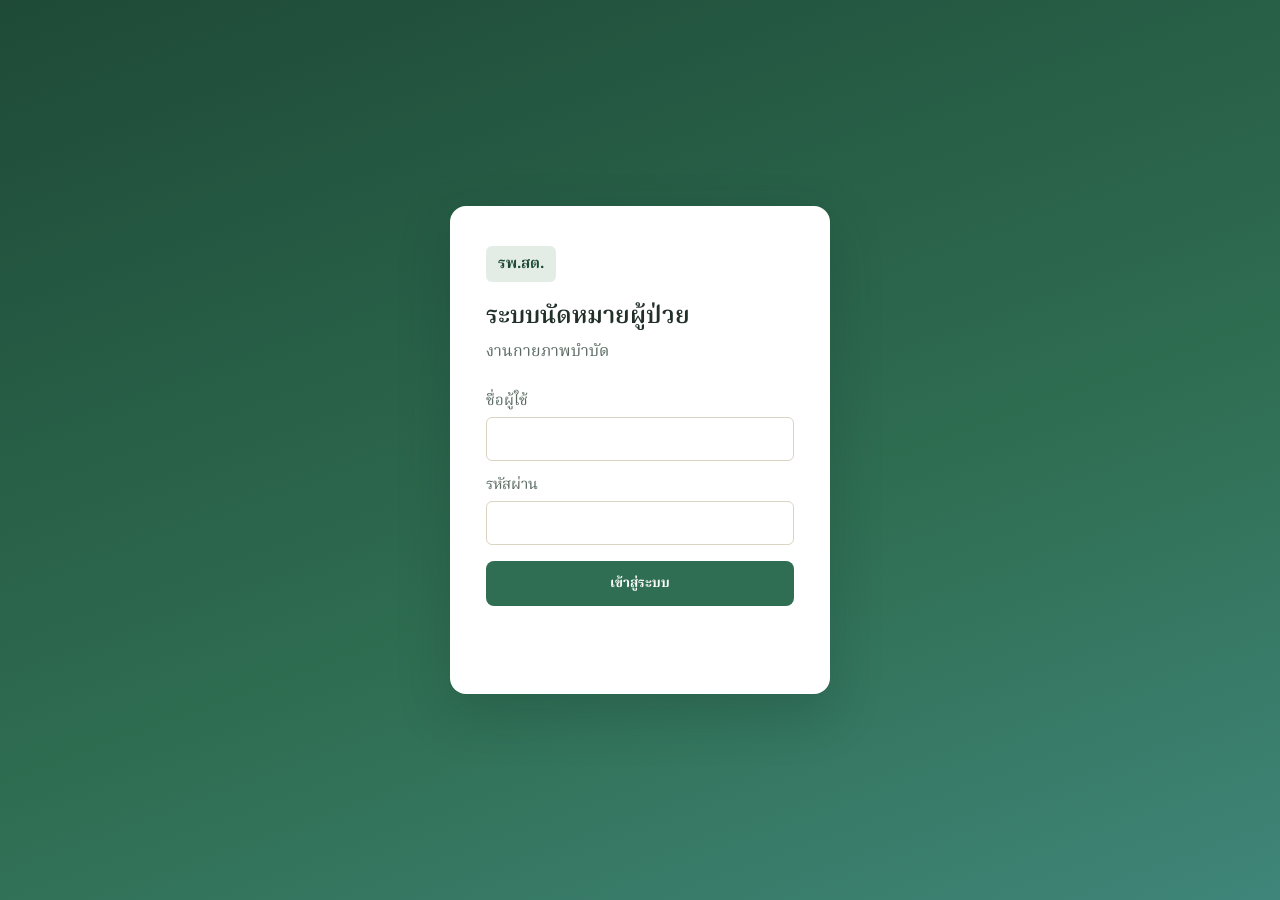
==== commit 5d9b6e47: "Add files via upload" ====
--- a/index.html
+++ b/index.html
@@ -5,30 +5,17 @@
 <meta name="viewport" content="width=device-width, initial-scale=1" />
 <title>ระบบนัดหมายผู้ป่วย รพ.สต.</title>
 <link rel="preconnect" href="https://fonts.googleapis.com">
-<link href="https://fonts.googleapis.com/css2?family=IBM+Plex+Sans+Thai:wght@400;500;600;700&family=IBM+Plex+Sans+Thai+Looped:wght@400;500;600;700&family=Noto+Sans+Thai:wght@400;600&family=Sarabun:wght@400;600;700&display=swap" rel="stylesheet">
-<link rel="stylesheet" href="style.css?v=20261016b" />
+<link href="https://fonts.googleapis.com/css2?family=Noto+Sans+Thai:wght@400;500;600;700&family=Noto+Serif+Thai:wght@400;500;600;700&display=swap" rel="stylesheet">
+<link rel="stylesheet" href="style.css?v=20261008c" />
 </head>
 <body>
-  <!-- ลายโกนิโอมิเตอร์ (เครื่องวัดมุมข้อ) ใช้เป็นพื้นหลังหัวเว็บและหน้าเข้าสู่ระบบ -->
-  <svg width="0" height="0" style="position:absolute" aria-hidden="true"><symbol id="gonioArt" viewBox="-160 -160 320 172">
-    <path d="M-150 0A150 150 0 0 1 150 0" fill="none" stroke="rgba(255,255,255,.22)" stroke-width="1"/>
-    <path d="M-100 0A100 100 0 0 1 100 0" fill="none" stroke="rgba(255,255,255,.12)" stroke-width="1"/>
-    <path d="M-60 0A60 60 0 0 1 60 0" fill="none" stroke="rgba(255,255,255,.10)" stroke-width="1"/>
-    <path d="M-150.0 -0.0L-132.0 -0.0M-149.4 -13.1L-140.5 -12.3M-147.7 -26.0L-138.9 -24.5M-144.9 -38.8L-136.2 -36.5M-141.0 -51.3L-132.5 -48.2M-135.9 -63.4L-127.8 -59.6M-129.9 -75.0L-114.3 -66.0M-122.9 -86.0L-115.5 -80.9M-114.9 -96.4L-108.0 -90.6M-106.1 -106.1L-99.7 -99.7M-96.4 -114.9L-90.6 -108.0M-86.0 -122.9L-80.9 -115.5M-75.0 -129.9L-66.0 -114.3M-63.4 -135.9L-59.6 -127.8M-51.3 -141.0L-48.2 -132.5M-38.8 -144.9L-36.5 -136.2M-26.0 -147.7L-24.5 -138.9M-13.1 -149.4L-12.3 -140.5M0.0 -150.0L0.0 -132.0M13.1 -149.4L12.3 -140.5M26.0 -147.7L24.5 -138.9M38.8 -144.9L36.5 -136.2M51.3 -141.0L48.2 -132.5M63.4 -135.9L59.6 -127.8M75.0 -129.9L66.0 -114.3M86.0 -122.9L80.9 -115.5M96.4 -114.9L90.6 -108.0M106.1 -106.1L99.7 -99.7M114.9 -96.4L108.0 -90.6M122.9 -86.0L115.5 -80.9M129.9 -75.0L114.3 -66.0M135.9 -63.4L127.8 -59.6M141.0 -51.3L132.5 -48.2M144.9 -38.8L136.2 -36.5M147.7 -26.0L138.9 -24.5M149.4 -13.1L140.5 -12.3M150.0 0.0L132.0 0.0" stroke="rgba(255,255,255,.30)" stroke-width="1" fill="none"/>
-    <text x="-118" y="0" fill="rgba(255,255,255,.42)" font-size="9" text-anchor="middle" dominant-baseline="central">0°</text><text x="-102.2" y="-59" fill="rgba(255,255,255,.42)" font-size="9" text-anchor="middle" dominant-baseline="central">30°</text><text x="-59" y="-102.2" fill="rgba(255,255,255,.42)" font-size="9" text-anchor="middle" dominant-baseline="central">60°</text><text x="0" y="-118" fill="rgba(255,255,255,.42)" font-size="9" text-anchor="middle" dominant-baseline="central">90°</text><text x="59" y="-102.2" fill="rgba(255,255,255,.42)" font-size="9" text-anchor="middle" dominant-baseline="central">120°</text><text x="102.2" y="-59" fill="rgba(255,255,255,.42)" font-size="9" text-anchor="middle" dominant-baseline="central">150°</text><text x="118" y="0" fill="rgba(255,255,255,.42)" font-size="9" text-anchor="middle" dominant-baseline="central">180°</text>
-    <path d="M-150 0H150" stroke="rgba(255,255,255,.22)" stroke-width="1"/>
-    <path d="M100 0A100 100 0 0 0 50 -86.6" fill="none" stroke="#E2B354" stroke-width="3" stroke-linecap="round"/>
-    <path d="M0 0L75 -129.9" stroke="#E2B354" stroke-width="2" stroke-linecap="round"/>
-    <circle cx="0" cy="0" r="5" fill="#E2B354"/>
-  </symbol></svg>
 
   <!-- ---------- หน้าเข้าสู่ระบบ ---------- -->
   <section id="loginView" class="login-screen">
-    <svg class="login-art" aria-hidden="true"><use href="#gonioArt"/></svg>
     <div class="login-card">
       <div class="login-mark">รพ.สต.</div>
       <h1>ระบบนัดหมายผู้ป่วย</h1>
-      <p class="login-sub">งานกายภาพบำบัด รพ.สต.บ้านแหลมโพธิ์</p>
+      <p class="login-sub">งานกายภาพบำบัด</p>
       <form id="loginForm">
         <label>ชื่อผู้ใช้
           <input type="text" id="loginUsername" required autocomplete="username" />
@@ -39,45 +26,26 @@
         <button type="submit">เข้าสู่ระบบ</button>
         <p id="loginError" class="error-text"></p>
       </form>
-      <div class="version-banner hidden"></div>
     </div>
   </section>
 
   <!-- ---------- แอปหลัก ---------- -->
   <div id="appView" class="app hidden">
     <aside class="sidebar">
-      <div class="brand">
-        <svg class="brand-mark" viewBox="0 0 34 34" width="34" height="34" aria-hidden="true"><circle cx="17" cy="17" r="16.5" fill="#145040" stroke="#2A7B63"/><path d="M7 23A10 10 0 0 1 27 23" fill="none" stroke="#fff" stroke-width="2" stroke-linecap="round"/><path d="M17 23L24 12" stroke="#E2B354" stroke-width="2.2" stroke-linecap="round"/><circle cx="17" cy="23" r="2.4" fill="#fff"/></svg>
-        <div class="brand-text">กายภาพบำบัด<span>รพ.สต.บ้านแหลมโพธิ์</span></div>
-      </div>
+      <div class="brand">รพ.สต. <span>นัดหมาย</span></div>
       <nav>
-        <button class="navBtn active" data-view="calendar"><svg class="nav-ic" viewBox="0 0 18 18" fill="none" stroke="currentColor" stroke-width="1.6" aria-hidden="true"><rect x="2.5" y="3.5" width="13" height="12" rx="2"/><path d="M2.5 7.5h13M6 2v3M12 2v3"/></svg>ปฏิทิน<span class="nav-long">นัดหมาย</span></button>
-        <button class="navBtn" data-view="patients"><svg class="nav-ic" viewBox="0 0 18 18" fill="none" stroke="currentColor" stroke-width="1.6" aria-hidden="true"><circle cx="8" cy="8" r="5"/><path d="M12 12l4 4"/></svg>ค้นหา<span class="nav-long">คนไข้</span></button>
-        <button class="navBtn physio-only" data-view="records"><svg class="nav-ic" viewBox="0 0 18 18" fill="none" stroke="currentColor" stroke-width="1.6" aria-hidden="true"><path d="M4 2.5h7l3 3v10H4z"/><path d="M6.5 9h5M6.5 12h5"/></svg>เวชระเบียน</button>
-        <button class="navBtn physio-only" data-view="dashboard"><svg class="nav-ic" viewBox="0 0 18 18" fill="none" stroke="currentColor" stroke-width="1.6" aria-hidden="true"><path d="M3 15V9M7.5 15V4M12 15v-4M16 15V7"/></svg>สถิติ</button>
-        <button class="navBtn physio-only" data-view="settings"><svg class="nav-ic" viewBox="0 0 18 18" fill="none" stroke="currentColor" stroke-width="1.6" aria-hidden="true"><circle cx="9" cy="9" r="2.5"/><path d="M9 2v2.5M9 13.5V16M2 9h2.5M13.5 9H16M4 4l1.8 1.8M12.2 12.2L14 14M14 4l-1.8 1.8M5.8 12.2L4 14"/></svg>ตั้งค่า</button>
+        <button class="navBtn active" data-view="calendar">ปฏิทินนัดหมาย</button>
+        <button class="navBtn physio-only" data-view="dashboard">สถิติ</button>
+        <button class="navBtn physio-only" data-view="settings">ตั้งค่า</button>
       </nav>
       <div class="who">
         <div class="who-name" id="whoName"></div>
         <div class="who-role" id="whoRole"></div>
         <button id="logoutBtn">ออกจากระบบ</button>
-        <div class="version-tag" id="versionTag"></div>
       </div>
     </aside>
 
     <main class="content">
-      <header class="mast" id="mast">
-        <svg class="mast-art" aria-hidden="true"><use href="#gonioArt"/></svg>
-        <div class="mast-row">
-          <div>
-            <h1>งานกายภาพบำบัด</h1>
-            <div class="mast-org">โรงพยาบาลส่งเสริมสุขภาพตำบลบ้านแหลมโพธิ์<br>ตำบลบ้านกร่าง อำเภอเมืองพิษณุโลก จังหวัดพิษณุโลก</div>
-          </div>
-          <div class="mast-today"><b id="mastDate"></b><span id="mastToday"></span></div>
-        </div>
-      </header>
-      <div class="version-banner hidden"></div>
-      <div class="version-banner hidden" id="pwBanner">บัญชีนี้ยังใช้รหัสผ่านเริ่มต้นหรือรหัสผ่านสั้นกว่า 8 ตัวอักษร — ก่อนใช้กับข้อมูลคนไข้จริง ให้เปลี่ยนรหัสผ่านในชีต Users (คอลัมน์ password) แล้วเข้าสู่ระบบใหม่</div>
       <!-- ปฏิทิน -->
       <section id="calendarView" class="view">
         <header class="view-head">
@@ -85,12 +53,6 @@
             <button id="prevMonth" aria-label="เดือนก่อนหน้า">‹</button>
             <h2 id="monthLabel"></h2>
             <button id="nextMonth" aria-label="เดือนถัดไป">›</button>
-          </div>
-          <!-- ค้นหาคนไข้แบบย่อ: ดูนัดครั้งหน้า แล้วค่อยกดไปหน้ารายละเอียด -->
-          <div class="quick-search" id="quickSearch">
-            <input type="search" id="quickSearchInput" placeholder="ค้นหาคนไข้ (ชื่อ / PTN)" autocomplete="off" aria-label="ค้นหาคนไข้" />
-            <div id="quickSearchResults" class="patient-suggest hidden"></div>
-            <div id="quickSearchCard" class="quick-card hidden"></div>
           </div>
           <div class="legend">
             <span class="legend-item"><i class="dot opd"></i>OPD</span>
@@ -101,51 +63,10 @@
             <span class="legend-item"><i class="dot closed"></i>ปิดทำการ</span>
           </div>
         </header>
-        <!-- นัดวันนี้: กด "มาแล้ว" ได้จากหน้านี้เลย -->
-        <div id="todayPanel" class="today-panel hidden">
-          <div class="today-head">
-            <h3 id="todayTitle">นัดวันนี้</h3>
-            <span id="todayCount" class="today-count"></span>
-            <button type="button" id="todayRefreshBtn" class="link-btn">รีเฟรช</button>
-          </div>
-          <ul id="todayList" class="today-list"></ul>
-        </div>
-
         <div class="weekday-row">
           <span data-full="จันทร์" data-short="จ"></span><span data-full="อังคาร" data-short="อ"></span><span data-full="พุธ" data-short="พ"></span><span data-full="พฤหัสบดี" data-short="พฤ"></span><span data-full="ศุกร์" data-short="ศ"></span>
         </div>
         <div id="calendarGrid" class="calendar-grid"></div>
-      </section>
-
-      <!-- ค้นหาคนไข้: ข้อมูลและนัดทั้งหมดของคนไข้ 1 คน -->
-      <section id="patientsView" class="view hidden">
-        <header class="view-head">
-          <h2>ค้นหาคนไข้</h2>
-        </header>
-        <div class="patient-search">
-          <input type="search" id="patientSearchInput" placeholder="พิมพ์ชื่อ นามสกุล หรือ PTN (อย่างน้อย 2 ตัวอักษร)" autocomplete="off" />
-          <div id="patientSearchResults" class="patient-suggest hidden"></div>
-          <p id="patientSearchHint" class="panel-hint" style="margin:8px 0 0;"></p>
-        </div>
-        <div id="patientProfile"></div>
-      </section>
-
-      <!-- เมนูเวชระเบียน (เฉพาะนักกายภาพ): ค้นหาคนไข้เพื่อเปิดเวชระเบียน + รายการที่บันทึกล่าสุด -->
-      <section id="recordsView" class="view hidden">
-        <header class="view-head">
-          <h2>เวชระเบียน</h2>
-        </header>
-        <div class="patient-search">
-          <input type="search" id="recordSearchInput" placeholder="พิมพ์ชื่อ นามสกุล หรือ PTN เพื่อเปิดเวชระเบียนของคนไข้" autocomplete="off" />
-          <div id="recordSearchResults" class="patient-suggest hidden"></div>
-          <p id="recordSearchHint" class="panel-hint" style="margin:8px 0 0;"></p>
-        </div>
-        <div id="recordsRecent"></div>
-      </section>
-
-      <!-- เวชระเบียน: แบบประเมินครั้งแรก (เฉพาะนักกายภาพ — เนื้อหาสร้างโดย record.js) -->
-      <section id="recordView" class="view hidden">
-        <div id="recordBody"></div>
       </section>
 
       <!-- สถิติ (เฉพาะนักกายภาพ) -->
@@ -159,50 +80,26 @@
           <div class="dash-presets">
             <button type="button" class="secondary" data-preset="thisMonth">เดือนนี้</button>
             <button type="button" class="secondary" data-preset="lastMonth">เดือนที่แล้ว</button>
-            <button type="button" class="secondary" data-preset="quarter">ไตรมาสนี้</button>
             <button type="button" class="secondary" data-preset="fiscal">ปีงบประมาณนี้</button>
             <button type="button" class="secondary" data-preset="year">ปีนี้</button>
           </div>
           <div class="dash-range">
-            <select id="dashKind" aria-label="เลือกช่วงเวลาแบบ">
-              <option value="custom">กำหนดวันเอง</option>
-              <option value="month">รายเดือน</option>
-              <option value="quarter">รายไตรมาส</option>
-              <option value="fiscal">ปีงบประมาณ</option>
-            </select>
-            <span class="dash-kind" data-kind="custom"><input type="date" id="dashFrom" aria-label="ตั้งแต่วันที่" /><span>ถึง</span><input type="date" id="dashTo" aria-label="ถึงวันที่" /></span>
-            <span class="dash-kind hidden" data-kind="month"><select id="dashMonth" aria-label="เดือน"></select><select id="dashYear" aria-label="ปี พ.ศ."></select></span>
-            <span class="dash-kind hidden" data-kind="quarter fiscal"><select id="dashFy" aria-label="ปีงบประมาณ"></select></span>
-            <span class="dash-kind hidden" data-kind="quarter"><select id="dashQuarter" aria-label="ไตรมาส">
-              <option value="1">ไตรมาส 1 (ต.ค. ถึง ธ.ค.)</option><option value="2">ไตรมาส 2 (ม.ค. ถึง มี.ค.)</option>
-              <option value="3">ไตรมาส 3 (เม.ย. ถึง มิ.ย.)</option><option value="4">ไตรมาส 4 (ก.ค. ถึง ก.ย.)</option></select></span>
+            <input type="date" id="dashFrom" />
+            <span>ถึง</span>
+            <input type="date" id="dashTo" />
             <button type="button" id="dashApplyBtn" class="primary">ดูสถิติ</button>
-            <label class="dash-compare" for="dashCompare">เทียบย้อนหลัง
-              <select id="dashCompare"><option value="0">ไม่เทียบ</option><option value="1">1 ปี</option><option value="2">2 ปี</option><option value="3">3 ปี</option></select></label>
           </div>
         </div>
         <p id="dashNote" class="panel-hint"></p>
-        <div class="dtabs-scroll hidden" id="dashTabs"><div class="dtabs" role="tablist" aria-label="มุมมองสถิติ">
-          <button type="button" class="dtab" role="tab" id="dtab-over" data-tab="over" aria-selected="true"><svg class="nav-ic" viewBox="0 0 18 18" fill="none" stroke="currentColor" stroke-width="1.6" aria-hidden="true"><path d="M3 15V9M7.5 15V4M12 15v-4M16 15V7"/></svg>ภาพรวมบริการ</button>
-          <button type="button" class="dtab" role="tab" id="dtab-map" data-tab="map" aria-selected="false" tabindex="-1"><svg class="nav-ic" viewBox="0 0 18 18" fill="none" stroke="currentColor" stroke-width="1.6" aria-hidden="true"><path d="M2.5 4.5l4.5-2 4 2 4.5-2v11l-4.5 2-4-2-4.5 2z"/><path d="M7 2.5v11M11 4.5v11"/></svg>แผนที่ตำบล</button>
-          <button type="button" class="dtab" role="tab" id="dtab-out" data-tab="out" aria-selected="false" tabindex="-1"><svg class="nav-ic" viewBox="0 0 18 18" fill="none" stroke="currentColor" stroke-width="1.6" aria-hidden="true"><path d="M2 13l4-5 3 3 3-6 4 4"/></svg>ผลลัพธ์การรักษา</button>
-          <button type="button" class="dtab" role="tab" id="dtab-sat" data-tab="sat" aria-selected="false" tabindex="-1"><svg class="nav-ic" viewBox="0 0 18 18" fill="none" stroke="currentColor" stroke-width="1.6" aria-hidden="true"><circle cx="9" cy="9" r="6.5"/><path d="M6 10.5c.8 1.2 1.8 1.8 3 1.8s2.2-.6 3-1.8M6.5 7h.01M11.5 7h.01"/></svg>ความพึงพอใจ</button>
-        </div></div>
         <div id="dashBody"></div>
       </section>
 
       <!-- ตั้งค่า (เฉพาะนักกายภาพ) -->
       <section id="settingsView" class="view hidden">
         <header class="view-head">
-          <h2>ตั้งค่า</h2>
+          <h2>ตั้งค่าเวลาให้บริการ</h2>
           <button id="refreshSettingsBtn" class="secondary">รีเฟรช</button>
         </header>
-
-        <div class="panel" id="recOptionsPanel">
-          <h3>ตัวเลือกในแบบฟอร์มเวชระเบียน</h3>
-          <p class="panel-hint">ตัวเลือกของดรอปดาวน์ในแบบประเมินครั้งแรกและ Progress note (ใช้ชุดเดียวกัน) เลือกรายการแล้วเพิ่ม ลบ หรือเรียงลำดับได้ ลบตัวเลือกออกไม่กระทบเวชระเบียนที่บันทึกไปแล้ว</p>
-          <div id="recOptionsBox"></div>
-        </div>
 
         <div class="panel">
           <h3>ช่วงเวลานัดรายวัน</h3>
@@ -399,15 +296,11 @@
       <label>เวลาเริ่ม
         <select id="apptStart"></select>
       </label>
-      <input type="hidden" id="apptPtn" />
-      <div id="apptPatientStatus" class="patient-status hidden"></div>
-      <div id="apptPatientSummary" class="patient-summary hidden"></div>
       <label>ชื่อ
-        <input type="text" id="apptFirstName" required autocomplete="off" placeholder="พิมพ์ชื่อหรือ PTN เพื่อค้นหาคนไข้เดิม" />
-      </label>
-      <div id="apptPatientSuggest" class="patient-suggest hidden"></div>
+        <input type="text" id="apptFirstName" required />
+      </label>
       <label>นามสกุล
-        <input type="text" id="apptLastName" required autocomplete="off" />
+        <input type="text" id="apptLastName" required />
       </label>
       <label>หมู่
         <input type="text" id="apptMoo" placeholder="เช่น 4" required />
@@ -422,10 +315,8 @@
         <input type="text" id="apptNote" />
       </label>
       <div class="section-label" style="margin-top:14px;">รหัส ICD-10</div>
-      <div id="apptPrevIcd10" class="prev-icd hidden"></div>
       <div class="icd-slots" id="apptIcd10Slots"></div>
       <div class="section-label">รหัส ICD-9</div>
-      <div id="apptPrevIcd9" class="prev-icd hidden"></div>
       <div class="icd-slots" id="apptIcd9Slots"></div>
       <p id="apptError" class="error-text"></p>
       <div class="modal-actions">
@@ -530,7 +421,6 @@
   <div id="apptDetailModal" class="modal hidden">
     <h3>รายละเอียดนัดหมาย</h3>
     <div id="apptDetailBody" class="detail-body"></div>
-    <button type="button" class="record-btn physio-only" id="apptDetailRecordBtn">เวชระเบียนของคนไข้คนนี้ ›</button>
 
     <div class="section-label" style="margin-top:0;">แก้ไขข้อมูลนัด</div>
     <label>ประเภทนัด
@@ -578,9 +468,6 @@
     </div>
   </div>
 
-  <script src="app.js?v=20261016b"></script>
-  <script src="record.js?v=20261016b"></script>
-  <script src="progress.js?v=20261016b"></script>
-  <script src="dashboard.js?v=20261016b"></script>
+  <script src="app.js?v=20261008c"></script>
 </body>
 </html>
--- a/style.css
+++ b/style.css
@@ -1,26 +1,25 @@
 :root {
-  /* โทนคลินิกแบบทางการ: เขียวสนเข้มเป็นสีหลัก บนพื้นเทาอมเขียวอ่อน (เย็นและสะอาดกว่าพื้นครีมเดิม) ส้มดินเผายังเป็นสีรอง */
-  --bg: #F1F5F3;
+  /* โทนอุ่นแบบคลินิกกายภาพ: เขียวป่าเข้มเป็นสีหลัก + ส้มดินเผาเป็นสีรอง บนพื้นครีมนวล ขอบโค้งมนขึ้นให้ดูนุ่มนวลเป็นมิตร */
+  --bg: #F1ECE0;
   --surface: #FFFFFF;
-  --ink: #14241E;
-  --ink-soft: #4C5E57;
-  --line: #DBE4DF;
-  --teal: #1B7A60;
-  --teal-dark: #0C3B2E;
-  --teal-tint: #E4F1EB;
+  --ink: #223029;
+  --ink-soft: #5A6A62;
+  --line: #DCD4C3;
+  --teal: #2F6E52;
+  --teal-dark: #1E4A37;
+  --teal-tint: #E3EDE6;
   --clay: #CC7A3C;
   --clay-tint: #F7E8D8;
   --amber: #C9971F;
   --amber-tint: #F7EDD3;
   --taupe: #8B8378;
-  --taupe-tint: #EAEFEC;
+  --taupe-tint: #EFEBE6;
   --success: #3C9A5F;
   --danger: #B3452F;
   --full: #A83F26;
-  --radius: 12px;
-  /* ตัวอักษร: IBM Plex Sans Thai (หัวข้อ ตัวเลข ปุ่ม) + แบบมีหัว Looped (เนื้อหา อ่านง่ายแบบเอกสารทางการ) — จะกลับไปแบบเดิมให้เปลี่ยน 2 บรรทัดนี้เป็น 'Noto Serif Thai' */
-  --font-display: 'IBM Plex Sans Thai', 'Noto Sans Thai', 'Leelawadee UI', Tahoma, sans-serif;
-  --font-body: 'IBM Plex Sans Thai Looped', 'IBM Plex Sans Thai', 'Noto Sans Thai', 'Leelawadee UI', Tahoma, sans-serif;
+  --radius: 14px;
+  --font-display: 'Noto Serif Thai', 'Noto Sans Thai', system-ui, serif;
+  --font-body: 'Noto Serif Thai', 'Noto Sans Thai', system-ui, serif;
 }
 
 * { box-sizing: border-box; }
@@ -734,796 +733,3 @@
   font-weight: 600;
 }
 .icd-slot-row select { width: auto; flex: 1; font-size: 15px; }
-
-/* ---------------- ทะเบียนคนไข้ (PTN): รายชื่อคนไข้เดิมในฟอร์มนัด ---------------- */
-
-.patient-status {
-  display: flex;
-  align-items: center;
-  justify-content: space-between;
-  gap: 10px;
-  background: var(--teal-tint);
-  color: var(--teal-dark);
-  border-radius: 8px;
-  padding: 8px 12px;
-  font-size: 15px;
-  font-weight: 600;
-  margin-bottom: 12px;
-}
-.patient-status button { font-size: 14px; font-weight: 600; color: var(--ink-soft); text-decoration: underline; white-space: nowrap; }
-
-.patient-suggest {
-  margin: -4px 0 12px;
-  border: 1px solid var(--line);
-  border-radius: 8px;
-  overflow: hidden;
-  background: var(--surface);
-}
-.patient-suggest-head { font-size: 13px; color: var(--ink-soft); background: var(--bg); padding: 6px 12px; }
-.patient-suggest-item {
-  display: flex;
-  flex-direction: column;
-  gap: 2px;
-  width: 100%;
-  text-align: left;
-  padding: 9px 12px;
-  border-top: 1px solid var(--line);
-}
-.patient-suggest-item:hover, .patient-suggest-item:focus-visible { background: var(--teal-tint); outline: none; }
-.patient-suggest-name { display: flex; justify-content: space-between; align-items: baseline; gap: 10px; font-size: 15px; font-weight: 600; color: var(--ink); }
-.patient-suggest-ptn { font-size: 14px; color: var(--teal-dark); white-space: nowrap; }
-.patient-suggest-sub { font-size: 13px; color: var(--ink-soft); }
-
-/* ---------------- สรุปประวัติคนไข้เดิม + รหัสครั้งก่อน (ฟอร์มนัด) ---------------- */
-
-.patient-summary {
-  display: flex;
-  flex-direction: column;
-  gap: 3px;
-  border: 1px solid var(--line);
-  border-radius: 8px;
-  padding: 10px 12px;
-  margin: -4px 0 12px;
-  font-size: 14px;
-  color: var(--ink-soft);
-}
-.patient-summary-main { font-size: 15px; font-weight: 600; color: var(--ink); }
-.patient-summary-warn { background: var(--amber-tint); color: #7A5D0E; border-radius: 6px; padding: 6px 10px; font-weight: 600; margin-top: 5px; }
-
-.prev-icd {
-  display: flex;
-  flex-direction: column;
-  gap: 3px;
-  background: var(--bg);
-  border-radius: 8px;
-  padding: 10px 12px;
-  margin: 0 0 8px;
-  font-size: 14px;
-  color: var(--ink-soft);
-}
-.prev-icd-title { font-weight: 700; color: var(--ink); }
-.prev-icd-note { font-size: 13px; }
-.prev-icd button { align-self: flex-start; margin-top: 6px; padding: 7px 14px; font-size: 14px; }
-
-.patient-summary-error { color: var(--danger); font-weight: 600; }
-
-/* ---------------- แถบเตือนรุ่นหลังบ้านไม่ตรง ---------------- */
-
-.version-banner {
-  background: var(--amber-tint);
-  color: #6B4F08;
-  border: 1px solid var(--amber);
-  border-radius: 8px;
-  padding: 10px 14px;
-  font-size: 14px;
-  line-height: 1.5;
-  margin-bottom: 16px;
-}
-.login-card .version-banner { margin: 14px 0 0; text-align: left; }
-.version-tag { font-size: 11px; opacity: 0.6; margin-top: 10px; }
-
-.link-btn { color: var(--teal-dark); font-weight: 600; text-decoration: underline; font-size: inherit; padding: 0; }
-
-/* ---------------- นัดวันนี้ (บนหน้าปฏิทิน) ---------------- */
-
-.today-panel {
-  background: var(--surface);
-  border: 1px solid var(--line);
-  border-radius: var(--radius);
-  padding: 12px 16px;
-  margin-bottom: 16px;
-}
-.today-head { display: flex; align-items: baseline; gap: 12px; flex-wrap: wrap; }
-.today-head h3 { margin: 0; font-size: 17px; }
-.today-count { color: var(--ink-soft); font-size: 14px; flex: 1; }
-.today-head .link-btn { font-size: 14px; }
-.today-list { list-style: none; padding: 0; margin: 10px 0 0; display: grid; grid-template-columns: repeat(auto-fill, minmax(300px, 1fr)); gap: 8px; }
-.today-item {
-  display: flex;
-  align-items: center;
-  justify-content: space-between;
-  gap: 10px;
-  border: 1px solid var(--line);
-  border-radius: 8px;
-  padding: 8px 12px;
-  font-size: 15px;
-}
-.today-item.attended { background: #F3FAF5; border-color: #BFE3C9; }
-.today-info { cursor: pointer; min-width: 0; flex: 1; }
-.today-sub { display: block; color: var(--ink-soft); font-size: 12px; margin-top: 2px; }
-.today-item .appt-attend { padding: 8px 14px; font-size: 15px; white-space: nowrap; flex-shrink: 0; }
-.today-item .appt-unattend { white-space: nowrap; flex-shrink: 0; }
-.today-empty { color: var(--ink-soft); font-size: 14px; }
-
-/* ---------------- ตารางสรุปขนาดเล็ก (สถิติ / ประวัติคนไข้) ---------------- */
-
-.mini-table { width: 100%; border-collapse: collapse; font-size: 15px; margin-top: 8px; }
-.mini-table th { text-align: left; font-size: 13px; color: var(--ink-soft); font-weight: 600; padding: 6px 8px; border-bottom: 1px solid var(--line); white-space: nowrap; }
-.mini-table td { padding: 7px 8px; border-bottom: 1px solid var(--line); vertical-align: top; }
-.mini-table th:not(:first-child), .mini-table td:not(:first-child) { text-align: right; }
-.mini-table tr.mini-total td { font-weight: 700; border-bottom: none; }
-
-/* ---------------- ค้นหาคนไข้ ---------------- */
-
-.patient-search { max-width: 520px; }
-.patient-search .patient-suggest { margin: 6px 0 0; }
-.profile-head { display: flex; align-items: center; gap: 10px; flex-wrap: wrap; margin-top: 20px; }
-.profile-head h3 { margin: 0; font-size: 22px; }
-.profile-ptn { font-size: 14px; padding: 3px 10px; }
-.kpi-num.kpi-num-small { font-size: 19px; line-height: 1.5; }
-.table-scroll { overflow-x: auto; }
-.profile-table th:not(:first-child), .profile-table td:not(:first-child) { text-align: left; }
-.profile-table td { white-space: nowrap; }
-/* คอลัมน์รหัส ICD: รหัสละบรรทัด ชื่อรหัสตัวเล็กต่อท้าย ตัดบรรทัดได้ */
-.profile-table td:nth-child(5), .profile-table td:nth-child(6) { white-space: normal; min-width: 190px; }
-.icd-line { line-height: 1.35; margin-bottom: 3px; }
-.icd-code { font-weight: 600; }
-.icd-name { font-size: 12px; color: var(--ink-soft); }
-.profile-table td:last-child { white-space: normal; min-width: 120px; }
-.profile-table tbody tr { cursor: pointer; }
-.profile-table tbody tr:hover { background: var(--teal-tint); }
-.profile-table tr.is-cancelled td { color: var(--ink-soft); }
-.profile-upcoming { cursor: pointer; }
-.profile-open { color: var(--teal-dark); font-size: 13px; font-weight: 600; white-space: nowrap; }
-
-/* ---------------- ความพึงพอใจ (หน้าสถิติ) ---------------- */
-
-.dash-section-title { font-size: 20px; margin: 30px 0 4px; }
-.dash-section-title span { font-size: 14px; font-weight: 400; color: var(--ink-soft); margin-inline-start: 8px; }
-.fb-share { display: flex; align-items: center; gap: 8px; flex-wrap: wrap; background: var(--surface); border: 1px solid var(--line); border-radius: 10px; padding: 10px 14px; margin: 8px 0 12px; font-size: 14px; }
-.fb-share span { color: var(--ink-soft); flex-basis: 100%; }
-.fb-share input { flex: 1 1 260px; font-size: 14px; }
-.fb-share .secondary { padding: 8px 14px; font-size: 14px; text-decoration: none; white-space: nowrap; }
-.fb-steps { margin: 0; padding-inline-start: 20px; color: var(--ink-soft); font-size: 15px; line-height: 1.6; }
-.fb-table td:first-child { min-width: 200px; }
-.fb-comments { list-style: none; padding: 0; margin: 0; display: flex; flex-direction: column; gap: 8px; }
-.fb-comments li { background: var(--bg); border-radius: 8px; padding: 8px 12px; font-size: 15px; line-height: 1.5; }
-.fb-date { display: block; font-size: 12px; color: var(--ink-soft); }
-
-/* ---------------- ค้นหาคนไข้แบบย่อบนหน้าปฏิทิน ---------------- */
-
-.quick-search { position: relative; flex: 0 1 250px; min-width: 190px; }
-.quick-search input { font-size: 15px; padding: 7px 10px; border-radius: 8px; }
-.quick-search .patient-suggest, .quick-card {
-  position: absolute;
-  top: calc(100% + 6px);
-  left: 0;
-  width: max(100%, 320px);
-  max-width: calc(100vw - 32px);
-  margin: 0;
-  z-index: 20;
-  box-shadow: 0 12px 30px rgba(34, 48, 41, 0.18);
-}
-.quick-card {
-  background: var(--surface);
-  border: 1px solid var(--line);
-  border-radius: 10px;
-  padding: 12px 14px;
-  display: flex;
-  flex-direction: column;
-  gap: 6px;
-  font-size: 14px;
-}
-.quick-card-head { display: flex; justify-content: space-between; align-items: baseline; gap: 10px; }
-.quick-card-name { font-weight: 700; font-size: 16px; color: var(--ink); }
-.quick-card-label { font-size: 13px; color: var(--ink-soft); margin-top: 2px; }
-.quick-card-line { color: var(--ink-soft); }
-.quick-card-appt {
-  text-align: left;
-  border: 1px solid var(--line);
-  border-radius: 8px;
-  padding: 7px 10px;
-  font-size: 14px;
-  color: var(--ink);
-}
-.quick-card-appt.is-next { background: var(--teal-tint); border-color: var(--teal-tint); color: var(--teal-dark); font-weight: 700; font-size: 15px; }
-.quick-card-appt:hover { border-color: var(--teal); }
-.quick-card-more { margin-top: 6px; padding: 8px 14px; font-size: 14px; }
-
-@media (max-width: 720px) {
-  .quick-search { flex: 1 1 100%; order: 3; }
-
-  /* มีเมนู 4 รายการแล้ว: ให้เมนูลงไปอยู่บรรทัดที่สองใต้ชื่อระบบ แต่ละปุ่มอยู่บรรทัดเดียว ไม่ตัดคำ */
-  .sidebar { flex-wrap: wrap; row-gap: 6px; }
-  .sidebar nav { flex-basis: 100%; justify-content: space-between; gap: 4px; }
-  .navBtn { white-space: nowrap; padding: 8px 6px; font-size: 14px; flex: 1 1 auto; }
-  .nav-long { display: none; } /* เมนู 5 รายการ: ย่อเป็น "ปฏิทิน" "ค้นหา" ให้พอดีบรรทัดเดียว */
-
-  .today-list { grid-template-columns: 1fr; }
-  .today-item .appt-attend { padding: 9px 12px; }
-  /* จอแคบ ป้ายในปฏิทินถูกย่อเป็นจุดสี — แต่ป้ายในรายการนัดวันนี้/หน้าคนไข้ต้องอ่านเป็นข้อความได้ */
-  .today-item .badge, .profile-table .badge, .profile-head .badge, .profile-upcoming .badge {
-    font-size: 12px; padding: 2px 7px; border-radius: 999px; width: auto; height: auto;
-  }
-}
-
-
-/* ---------------- เวชระเบียน: แบบประเมินครั้งแรก ---------------- */
-/* แถบชุด 1-5 และแถบบันทึกต้องเกาะขอบจอขณะเลื่อน: กล่องเนื้อหาต้องไม่เป็นตัวเลื่อนเอง (ให้ทั้งหน้าเลื่อน) */
-.content:has(#recordView:not(.hidden)) { overflow: visible; min-width: 0; }
-.rec-head { background: var(--surface); border: 1px solid var(--line); border-radius: var(--radius); padding: 14px 18px 6px; margin-bottom: 12px; }
-.rec-head-top { display: flex; flex-wrap: wrap; align-items: center; gap: 8px 12px; margin-bottom: 8px; }
-.rec-head-top h2 { margin: 0; font-size: 21px; flex: 1 1 auto; }
-.rec-head-info { display: flex; flex-wrap: wrap; gap: 4px 22px; margin-bottom: 10px; }
-.rec-head .kv { font-size: 15px; color: var(--ink-soft); }
-.rec-head .kv b { color: var(--ink); font-weight: 600; }
-.rec-head-form { display: flex; flex-wrap: wrap; gap: 4px 16px; align-items: flex-end; }
-.rec-head-form label { margin-bottom: 8px; font-size: 13.5px; }
-.rec-head-form input, .rec-head-form select { width: auto; padding: 6px 9px; font-size: 15px; }
-.rec-birth { display: inline-flex; gap: 6px; }
-.rec-birth input { width: 72px; }
-#recBirthYear { width: 96px; }
-.rec-age { display: inline-flex; align-items: center; min-height: 35px; }
-.rec-age b { font-size: 17px; color: var(--ink); }
-#recAgeTyped { width: 80px; }
-.rec-mini { padding: 6px 12px; font-size: 14px; font-weight: 600; }
-.rec-steps { position: sticky; top: 0; z-index: 5; display: flex; gap: 6px; flex-wrap: wrap; padding: 8px 0; margin-bottom: 4px; background: var(--bg); }
-.rec-steps button { display: inline-flex; align-items: center; gap: 7px; padding: 5px 14px 5px 5px; border-radius: 999px; border: 1px solid #B9D3C4; background: var(--teal-tint); font-size: 14px; font-weight: 600; white-space: nowrap; color: var(--teal-dark); }
-.rec-steps button .n { width: 24px; height: 24px; border-radius: 50%; background: var(--teal); color: #fff; font-size: 13px; display: inline-flex; align-items: center; justify-content: center; flex: 0 0 auto; }
-.rec-steps button:hover, .rec-steps button:focus-visible { border-color: var(--teal); background: #D3E4D9; outline: none; }
-.rec-steps button.on { background: var(--teal); border-color: var(--teal); color: #fff; }
-.rec-steps button.on .n { background: #fff; color: var(--teal-dark); }
-.quick-card-record { margin: 8px 0 0; padding: 9px 14px; font-size: 15px; }
-.rec-link { color: var(--teal-dark); font-weight: 600; text-decoration: underline; padding: 0; font-size: inherit; text-align: left; }
-.rec-ptn { display: block; color: var(--ink-soft); font-size: 12.5px; }
-/* ปุ่มเปิดเวชระเบียนในรายละเอียดนัด: ต้องเด่นกว่าปุ่มอื่นในหน้าต่างเดียวกัน */
-.record-btn { display: block; width: 100%; margin-bottom: 14px; padding: 12px 16px; border-radius: 10px; background: var(--teal); color: #fff; font-size: 16px; font-weight: 700; text-align: center; box-shadow: 0 2px 8px rgba(47,110,82,0.28); }
-.record-btn:hover, .record-btn:focus-visible { background: var(--teal-dark); outline: none; }
-.rec-card { background: var(--surface); border: 1px solid var(--line); border-radius: var(--radius); padding: 16px 18px; margin-bottom: 14px; scroll-margin-top: 56px; }
-.rec-card > h3 { margin: 0 0 10px; font-size: 17px; display: flex; align-items: center; gap: 8px; }
-.rec-card > h3 .n { width: 26px; height: 26px; border-radius: 50%; background: var(--teal); color: #fff; font-size: 14px; display: inline-flex; align-items: center; justify-content: center; }
-.rec-sub { font-size: 13px; font-weight: 700; color: var(--ink-soft); background: var(--taupe-tint); margin: 12px -18px 4px; padding: 5px 18px; letter-spacing: .02em; }
-.rec-row { display: flex; align-items: center; flex-wrap: wrap; gap: 6px 8px; padding: 6px 0; border-bottom: 1px dashed var(--line); min-height: 44px; }
-.rec-card .rec-row:last-child { border-bottom: 0; }
-.rec-row > .lb { flex: 0 0 150px; font-size: 14.5px; font-weight: 600; color: var(--ink); }
-.rec-row label.ck { display: inline-flex; flex-direction: row; align-items: center; gap: 6px; font-size: 14.5px; color: var(--ink); margin: 0; white-space: nowrap; cursor: pointer; }
-.rec-row label.ck input { width: 18px; height: 18px; margin: 0; padding: 0; accent-color: var(--teal); flex: 0 0 auto; }
-.rec-row label.ck.lead { flex: 0 0 200px; font-weight: 600; white-space: normal; }
-.rec-row label.ck.warn { color: var(--danger); }
-.rec-row input[type=text], .rec-row input[type=number], .rec-row input[type=time], .rec-row select, .rec-row textarea {
-  margin: 0; padding: 6px 9px; font-size: 14.5px; width: 136px; font-family: inherit;
-  border: 1px solid var(--line); border-radius: 6px; background: var(--surface); color: var(--ink);
-}
-.rec-row .s { width: 86px; } .rec-row .s2 { width: 120px; } .rec-row .m { width: 136px; } .rec-row .l { width: 200px; }
-.rec-row .x { flex: 1 1 220px; width: auto; min-width: 0; }
-.rec-row textarea { resize: vertical; line-height: 1.5; }
-.rec-row select:invalid, .rec-row select.rec-dd { color: var(--ink); }
-.rec-row .tx { font-size: 14px; color: var(--ink-soft); }
-/* จัด 2 คอลัมน์บนจอกว้าง: แถวสั้นกินครึ่งเดียว แถวที่มีหลายช่อง (.wide) กินเต็ม มีเส้นแบ่งกลางระหว่างคอลัมน์ */
-.rec-grid { display: grid; grid-template-columns: minmax(0, 1fr); column-gap: 36px; }
-.rec-grid > .wide, .rec-grid > .rec-sub, .rec-grid > .rec-pick { grid-column: 1 / -1; }
-.rec-grid > .rec-row { border-bottom: 1px dashed var(--line); }
-@media (min-width: 1200px) {
-  .rec-grid { grid-template-columns: repeat(2, minmax(0, 1fr)); background: linear-gradient(var(--line), var(--line)) center top / 1px 100% no-repeat; }
-  .rec-grid > .wide, .rec-grid > .rec-pick { background-color: var(--surface); }
-  .rec-grid > .rec-row:not(.wide) > .lb { flex-basis: 132px; }
-  .rec-grid > .rec-row:not(.wide) > label.ck.lead { flex: 0 1 auto; max-width: 100%; }
-}
-/* ส่วนย่อยที่ขึ้นมาเมื่อติ๊ก/เลือก */
-.rec-extra { display: inline-flex; flex-wrap: wrap; align-items: center; gap: 6px 8px; flex: 1 1 220px; min-width: 0; }
-.rec-lead-hidden { display: none; }
-/* รายการที่เลือกจากดรอปดาวน์แล้วค่อยขึ้นให้กรอก */
-.rec-pick-bar { padding: 8px 0 6px; }
-.rec-pick-add { width: 100%; max-width: 380px; padding: 9px 12px; font-size: 15px; font-weight: 600; font-family: inherit; color: var(--teal-dark);
-  background: var(--teal-tint); border: 1px dashed var(--teal); border-radius: 9px; cursor: pointer; }
-.rec-pick-add:hover, .rec-pick-add:focus-visible { background: #D3E4D9; outline: none; }
-.rec-pick-item { position: relative; padding-right: 40px; }
-.rec-pick-x { position: absolute; top: 7px; right: 0; width: 30px; height: 30px; border-radius: 50%; border: 1px solid var(--line); background: var(--surface); color: var(--ink-soft); font-size: 13px; line-height: 1; padding: 0; }
-.rec-pick-x:hover, .rec-pick-x:focus-visible { border-color: var(--danger); color: var(--danger); outline: none; }
-.rec-pick-block { padding: 0; margin: 4px 0; }
-.rec-pick-block > .rec-details { margin: 0; padding-right: 0; }
-.rec-pick-block > .rec-details > summary { padding-right: 46px; }
-.rec-pick-block > .rec-pick-x { top: 8px; right: 10px; }
-.rec-grp { display: inline-flex; flex-wrap: wrap; align-items: center; gap: 6px 8px; }
-.rec-nrs { display: inline-grid; grid-template-columns: repeat(11, minmax(0, 32px)); gap: 3px; flex: 0 1 382px; min-width: 0; }
-.rec-nrs button { height: 32px; min-width: 0; border: 1px solid var(--line); border-radius: 7px; font-size: 14px; background: var(--surface); color: var(--ink); padding: 0; }
-.rec-nrs button.on { background: var(--teal); border-color: var(--teal); color: #fff; font-weight: 700; }
-.rec-opts { display: flex; flex-wrap: wrap; gap: 6px; flex: 1 1 320px; min-width: 0; }
-.rec-opts button { border: 1px solid var(--line); border-radius: 8px; background: var(--surface); color: var(--ink); padding: 6px 10px; font-size: 14px; text-align: left; line-height: 1.4; min-height: 34px; }
-.rec-opts button b { display: inline-block; min-width: 14px; color: var(--teal-dark); }
-.rec-opts button:hover { border-color: var(--teal); }
-.rec-opts button.on { background: var(--teal); border-color: var(--teal); color: #fff; }
-.rec-opts button.on b { color: #fff; }
-.rec-details { border: 1px solid var(--line); border-radius: 12px; margin: 8px 0; padding: 0 14px; background: var(--surface); }
-.rec-details > summary { cursor: pointer; padding: 11px 0; font-size: 15px; display: flex; flex-wrap: wrap; align-items: center; gap: 4px 12px; list-style: none; }
-.rec-details > summary::-webkit-details-marker { display: none; }
-.rec-details > summary::before { content: '▸'; color: var(--ink-soft); font-size: 13px; }
-.rec-details[open] > summary::before { content: '▾'; }
-.rec-details[open] > summary { border-bottom: 1px solid var(--line); }
-.rec-details-sum { font-size: 14px; color: var(--ink-soft); }
-.rec-details-sum.done { color: var(--teal-dark); font-weight: 600; }
-.rec-details-sum.bad { color: var(--danger); }
-.rec-details .rec-row:last-of-type { border-bottom: 0; }
-.rec-barthel > .lb { align-self: flex-start; padding-top: 6px; }
-.rec-row > .lb small { display: block; font-weight: 400; font-size: 12.5px; color: var(--ink-soft); line-height: 1.4; }
-.rec-crit { font-size: 13px; color: var(--ink-soft); flex: 1 1 200px; min-width: 0; }
-.rec-crit.bad { color: var(--danger); font-weight: 600; }
-.rec-crit.good { color: var(--success); font-weight: 600; }
-.rec-foot { position: sticky; bottom: 0; z-index: 5; display: flex; flex-wrap: wrap; align-items: center; justify-content: space-between; gap: 6px 12px;
-  background: var(--surface); border: 1px solid var(--line); border-radius: var(--radius); padding: 10px 16px; box-shadow: 0 -4px 14px rgba(34,48,41,0.08); }
-.rec-foot .tx { font-size: 14px; color: var(--ink-soft); }
-.rec-foot .error-text { margin: 0; flex: 1 1 240px; }
-.rec-foot-btns { display: inline-flex; gap: 8px; margin-inline-start: auto; }
-#patientRecords h3 { display: flex; flex-wrap: wrap; align-items: center; justify-content: space-between; gap: 8px; }
-.rec-table th:not(:first-child), .rec-table td:not(:first-child) { text-align: left; }
-.rec-table td { vertical-align: middle; }
-.rec-actions { white-space: nowrap; text-align: right !important; }
-.rec-actions .rec-mini + .rec-mini { margin-inline-start: 6px; }
-.rec-del { color: var(--danger); }
-
-@media (max-width: 720px) {
-  .rec-head { padding: 12px 12px 4px; }
-  .rec-card { padding: 14px 12px; }
-  .rec-sub { margin-left: -12px; margin-right: -12px; padding-left: 12px; padding-right: 12px; }
-  .rec-row > .lb, .rec-row label.ck.lead { flex: 1 1 100%; }
-  .rec-nrs { grid-template-columns: repeat(11, minmax(0, 1fr)); width: 100%; flex: 1 1 100%; }
-  .rec-pick-add { max-width: none; }
-  .rec-extra { flex: 1 1 100%; }
-  .rec-nrs button { height: 38px; }
-  .rec-opts { flex: 1 1 100%; }
-  .rec-opts button { flex: 1 1 100%; min-height: 40px; }
-  .rec-details { padding: 0 10px; }
-  .rec-row .m, .rec-row .l { width: auto; flex: 1 1 130px; }
-  .rec-steps { flex-wrap: nowrap; overflow-x: auto; }
-  .rec-foot { padding: 8px 10px; }
-  /* จอแคบ ป้ายในปฏิทินถูกย่อเป็นจุดสี — ป้ายสถานะเวชระเบียนต้องอ่านเป็นข้อความได้ */
-  #patientRecords .badge, .rec-head .badge { font-size: 12px; width: auto; height: auto; padding: 2px 8px; border-radius: 999px; display: inline-block; }
-}
-
-.rec-consent { background: var(--amber-tint) !important; border: 1px solid var(--amber); border-radius: 10px; padding: 8px 12px; margin-bottom: 6px; }
-.rec-consent .rec-mini { margin-inline-start: auto; text-decoration: none; }
-#pwBanner { margin-bottom: 12px; }
-
-/* ผลประเมินจาก AppSheet */
-.rec-field { background: var(--teal-tint) !important; border: 1px solid #B9D3C4 !important; border-radius: 10px; padding: 8px 12px; margin-bottom: 6px; }
-.rec-field-stamp { grid-column: 1 / -1; font-size: 13.5px; color: var(--ink-soft); margin: -2px 0 8px; padding: 0 14px; }
-.rec-field-stamp b { color: var(--ink); }
-.rec-field-other { display: inline-block; margin-left: 6px; padding: 1px 8px; border-radius: 999px; background: #F7EDD3; color: #6B4F08; font-size: 12.5px; }
-.rec-field-title { margin: 18px 0 6px; font-size: 15.5px; display: flex; flex-wrap: wrap; align-items: baseline; gap: 4px 10px; }
-.rec-field-title span { font-size: 13px; font-weight: 400; color: var(--ink-soft); }
-.rec-chip { display: inline-block; margin: 0 6px 4px 0; padding: 2px 9px; border-radius: 999px; background: var(--taupe-tint); font-size: 13px; white-space: nowrap; }
-.rec-chip b { color: var(--teal-dark); }
-
-/* =====================================================================
-   รอบ 13: หัวเว็บใหม่ + หน้าสถิติ 4 มุมมอง (dashboard.js)
-   ===================================================================== */
-:root {
-  --gold: #E2B354; --gold-deep: #B57E17;
-  --d-s0: #EDF2EF; --d-s1: #D5EADF; --d-s2: #A9D5BF; --d-s3: #73B99B; --d-s4: #3F9B79; --d-s5: #1C785B; --d-s6: #0D5440;
-  --d-bar-light: #B4D9C7; --d-bar-dark: #1C785B;
-  --d-pre: #87948E; --d-pre-soft: #D9DFDC;
-  --d-warn: #A8501E; --d-warn-soft: #FBEADB; --d-up: #17694F; --d-down: #A8501E;
-}
-
-/* ---------- แถบนำทาง ---------- */
-.brand { display: flex; align-items: center; gap: 10px; font-weight: 600; font-size: 16px; line-height: 1.25; }
-.brand-mark { flex: 0 0 34px; }
-.brand-text span { display: block; font-weight: 400; font-size: 13px; color: #B9D2C7; opacity: 1; }
-.navBtn { text-align: left; display: flex; align-items: center; }
-.nav-ic { flex: 0 0 18px; width: 18px; height: 18px; opacity: .85; margin-right: 10px; }
-.navBtn.active { background: #fff; color: var(--teal-dark); }
-.navBtn.active:hover { background: #fff; }
-
-/* ---------- หัวเว็บ ---------- */
-.mast { position: relative; overflow: hidden; color: #fff; margin: -28px -36px 22px; padding: 20px 36px 18px;
-  background: radial-gradient(120% 160% at 100% 0%, #1D6A54 0%, rgba(29,106,84,0) 55%), linear-gradient(100deg, #0A3327 0%, #0F4838 60%, #145040 100%); }
-.mast-art { position: absolute; right: -8px; bottom: -6px; width: 300px; height: 162px; pointer-events: none; }
-.mast-row { position: relative; display: flex; flex-wrap: wrap; gap: 10px 24px; align-items: flex-end; }
-.mast h1 { margin: 0; font-size: 24px; font-weight: 600; line-height: 1.3; }
-.mast-org { font-size: 14.5px; color: #C7DDD3; line-height: 1.5; margin-top: 2px; }
-.mast-today { margin-left: auto; text-align: right; font-size: 14px; color: #C7DDD3; padding-right: 150px; min-height: 44px; }
-.mast-today b { display: block; font-family: var(--font-display); font-weight: 500; font-size: 15.5px; color: #fff; }
-/* แบบฟอร์มเวชระเบียนยาวและมีแถบของตัวเอง: ไม่แสดงหัวเว็บ ให้เหลือที่ทำงานมากที่สุด */
-.content:has(#recordView:not(.hidden)) .mast { display: none; }
-@media (max-width: 1024px) { .mast { margin: -20px -22px 18px; padding: 16px 22px 14px; } .mast-today { padding-right: 110px; } .mast-art { width: 240px; height: 130px; } }
-@media (max-width: 720px) {
-  .mast { margin: -14px -14px 14px; padding: 12px 14px 12px; }
-  .mast h1 { font-size: 19px; } .mast-org { display: none; } /* จอเล็ก: เหลือชื่องานกับสรุปวันนี้ ให้เนื้อหาขึ้นมาอยู่บนจอ */
-  .mast-today { margin-left: 0; text-align: left; padding-right: 0; min-height: 0; font-size: 13px; } .mast-today b { font-size: 14px; }
-  .mast-art { opacity: .3; }
-  .nav-ic { display: none; }
-  .navBtn { display: block; text-align: center; }
-  .brand { font-size: 15px; } .brand-mark { flex-basis: 28px; width: 28px; height: 28px; }
-}
-
-/* ---------- หน้าเข้าสู่ระบบ ---------- */
-.login-screen { position: relative; overflow: hidden; background: radial-gradient(90% 90% at 100% 100%, #1D6A54 0%, rgba(29,106,84,0) 60%), linear-gradient(150deg, #0A3327 0%, #0F4838 55%, #145040 100%); }
-.login-art { position: absolute; right: -20px; bottom: -10px; width: min(70vw, 620px); height: min(38vw, 334px); pointer-events: none; opacity: .9; }
-.login-card { position: relative; }
-
-/* ---------- หน้าสถิติ: ตัวเลือกช่วงเวลา ---------- */
-.dash-range select { width: auto; font-size: 15px; }
-.dash-kind { display: inline-flex; flex-wrap: wrap; gap: 8px; align-items: center; }
-.dash-compare { flex-direction: row; align-items: center; gap: 8px; margin: 0 0 0 6px; font-size: 15px; white-space: nowrap; }
-
-/* ---------- แท็บมุมมอง ---------- */
-.dtabs-scroll { overflow-x: auto; margin: 4px 0 16px; border-bottom: 1px solid var(--line); }
-.dtabs { display: flex; gap: 4px; min-width: max-content; }
-.dtab { padding: 10px 16px 9px; font-family: var(--font-display); font-size: 16px; color: var(--ink-soft); border-bottom: 3px solid transparent; display: flex; align-items: center; white-space: nowrap; }
-.dtab .nav-ic { display: block; margin-right: 8px; }
-.dtab[aria-selected="true"] { color: var(--teal-dark); font-weight: 600; border-bottom-color: var(--teal); }
-.dtab:not([aria-selected="true"]):hover { color: var(--ink); }
-.dtab:focus-visible, .dmap .cell:focus-visible, .drank .rw:focus-visible, .dtrend .band:focus-visible { outline: 2px solid var(--gold-deep); outline-offset: 2px; }
-
-/* ---------- แผงเนื้อหา ---------- */
-.dsheet { background: var(--surface); border: 1px solid var(--line); border-radius: 10px; margin-top: 14px; min-width: 0; }
-.dpanel > .dsheet:first-child, .dpanel > .dinfo + .dsheet { margin-top: 0; }
-.dsheet > header { padding: 14px 18px 0; }
-.dsheet h3 { margin: 0; font-size: 17px; font-weight: 600; }
-.dsub { font-size: 14px; color: var(--ink-soft); margin: 1px 0 0; }
-.dpad { padding: 12px 18px 16px; }
-.dnote { margin: 10px 2px 0; }
-.dcols { display: grid; grid-template-columns: repeat(2, minmax(0, 1fr)); gap: 14px; margin-top: 14px; }
-.dcols > .dsheet { margin-top: 0; }
-#dashCompareBox:empty { display: none; }
-.dinfo { background: var(--d-warn-soft); border: 1px solid #EBC9A8; color: #6E3410; border-radius: 10px; padding: 9px 14px; font-size: 14.5px; margin-bottom: 14px; }
-
-/* แถบสรุป: ตัวเลขหลัก 1 ตัว + ตัวเลขรอง คั่นด้วยเส้นบาง */
-.dsum { display: grid; grid-template-columns: minmax(230px, 1.3fr) repeat(4, minmax(130px, 1fr)); }
-.dsum.dsum-3 { grid-template-columns: minmax(230px, 1.2fr) repeat(2, minmax(200px, 1fr)); }
-.dsum.dsum-4 { grid-template-columns: repeat(4, minmax(0, 1fr)); }
-.dsum.dsum-in { border-bottom: 1px solid var(--line); margin-top: 10px; border-top: 1px solid var(--line); }
-.dsum.dsum-in .dsum-cell:first-child { background: none; border-radius: 0; }
-.dsum-cell .lb .dot, .dlegend i.dot { display: inline-block; width: 11px; height: 11px; border-radius: 50%; margin-right: 7px; vertical-align: -1px; }
-.dsum-cell .lb .dot.pre { background: var(--d-pre); } .dsum-cell .lb .dot.post { background: var(--d-bar-dark); }
-/* กราฟปวดก่อน-หลัง */
-.dpain-scroll { overflow-x: auto; }
-.dpain { width: 100%; height: auto; display: block; min-width: 600px; }
-.dpain text { font-family: var(--font-display); }
-.dpain .grid { stroke: var(--line); stroke-width: 1; }
-.dpain .sep { stroke: var(--line); stroke-width: 1; }
-.dpain .ax { fill: var(--ink-soft); font-size: 12px; }
-.dpain .nm { fill: var(--ink); font-size: 14px; } .dpain .nm.all { font-weight: 600; }
-.dpain .n { fill: var(--ink-soft); font-size: 12.5px; }
-.dpain .lv { fill: var(--ink-soft); font-size: 12.5px; } .dpain .lv .b { fill: var(--ink); font-weight: 600; }
-.dpain .rng { stroke-width: 7; stroke-linecap: round; }
-.dpain .rng.pre { stroke: var(--d-pre-soft); } .dpain .rng.post { stroke: var(--d-s2); }
-.dpain .avg { stroke: #fff; stroke-width: 2; }
-.dpain .avg.pre { fill: var(--d-pre); } .dpain .avg.post { fill: var(--d-bar-dark); }
-.dpain .hit { fill: transparent; }
-.dpain .hit:hover { fill: rgba(27,122,96,.06); }
-.dsum-cell { padding: 16px 18px; border-left: 1px solid var(--line); min-width: 0; }
-.dsum-cell:first-child { border-left: 0; background: linear-gradient(180deg, #F4FAF7, #FFFFFF); border-radius: 10px 0 0 10px; }
-.dsum-cell .lb, .dsplit .lb { font-size: 14.5px; color: var(--ink-soft); }
-.dsum-cell .num, .dfig { font-family: var(--font-display); font-size: 30px; font-weight: 600; line-height: 1.15; margin-top: 2px; }
-.dsum-cell.hero .num { font-size: 54px; color: var(--teal-dark); letter-spacing: -.5px; }
-.dsum-cell .num small, .dfig small { font-size: 15px; font-weight: 500; color: var(--ink-soft); margin-left: 5px; }
-.dsum-cell .note, .dsplit .note { font-size: 13.5px; color: var(--ink-soft); margin-top: 2px; }
-.dfig { font-size: 36px; color: var(--teal-dark); }
-.dmeter { height: 8px; border-radius: 4px; background: var(--d-s1); margin-top: 8px; overflow: hidden; }
-.dmeter i { display: block; height: 100%; width: 0; border-radius: 4px; background: var(--teal); transition: width .9s cubic-bezier(.2,.7,.2,1); }
-.dsplit { border-top: 1px solid var(--line); margin-top: 14px; padding-top: 12px; }
-
-/* กราฟแนวโน้ม */
-.dlegend { display: flex; flex-wrap: wrap; gap: 4px 16px; font-size: 14px; color: var(--ink-soft); margin: 2px 0 4px; }
-.dlegend i { display: inline-block; width: 12px; height: 12px; border-radius: 3px; vertical-align: -1px; margin-right: 6px; }
-.dtrend { width: 100%; height: auto; display: block; }
-.dtrend text, .dmap text { font-family: var(--font-display); }
-.dtrend .grid { stroke: var(--line); stroke-width: 1; }
-.dtrend .ax { fill: var(--ink-soft); font-size: 12px; }
-.dtrend .bar { transform-box: fill-box; transform-origin: 50% 100%; transform: scaleY(0); transition: transform .7s cubic-bezier(.2,.7,.2,1); }
-.dtrend .bar.tot { fill: var(--d-bar-light); } .dtrend .bar.att { fill: var(--d-bar-dark); }
-.dpanel.live .dtrend .bar { transform: scaleY(1); }
-.dtrend .band { fill: transparent; outline: none; }
-.dtrend .bar, .dtrend text, .dtrend .grid { pointer-events: none; } /* ให้แถบของแต่ละช่วงรับการชี้ แม้เมาส์อยู่บนแท่ง */
-.dtrend .band.on { fill: #EEF5F1; }
-.dtrend .peak { fill: var(--ink); font-size: 12.5px; font-weight: 600; }
-.dtbl { margin-top: 8px; font-size: 14.5px; }
-.dtbl summary { cursor: pointer; color: var(--ink-soft); width: max-content; }
-.dtbl-table { border-collapse: collapse; font-size: 14.5px; margin-top: 6px; font-variant-numeric: tabular-nums; }
-.dtbl-table th { text-align: right; font-size: 13px; color: var(--ink-soft); font-weight: 600; padding: 5px 14px 5px 0; border-bottom: 1px solid var(--line); white-space: nowrap; }
-.dtbl-table td { text-align: right; padding: 5px 14px 5px 0; border-bottom: 1px solid var(--line); white-space: nowrap; }
-.dtbl-table th:first-child, .dtbl-table td:first-child { text-align: left; }
-
-/* แท่งแนวนอน */
-.dhb { display: grid; grid-template-columns: minmax(84px, max-content) minmax(0, 1fr) max-content; gap: 9px 10px; align-items: center; font-size: 15px; }
-.dhb.dhb-wide { grid-template-columns: minmax(84px, 46%) minmax(40px, 1fr) max-content; }
-.dhb .nm { overflow: hidden; text-overflow: ellipsis; white-space: nowrap; }
-.dhb .tr, .dcmp .tr, .drank .tr { position: relative; height: 14px; background: var(--d-s0); border-radius: 0 4px 4px 0; overflow: hidden; }
-.dhb .tr i, .dcmp .tr i { position: absolute; inset: 0 auto 0 0; width: 0; border-radius: 0 4px 4px 0; transition: width .8s cubic-bezier(.2,.7,.2,1); }
-.dhb .tr .tot { background: var(--d-bar-light); } .dhb .tr .att { background: var(--d-bar-dark); }
-.dhb .vl, .dcmp .vl { font-family: var(--font-display); font-weight: 600; font-variant-numeric: tabular-nums; text-align: right; white-space: nowrap; }
-.dhb .vl small, .dcmp .vl small { font-weight: 400; color: var(--ink-soft); margin-left: 4px; font-size: 13.5px; }
-.dhb .vl em, .dkv em, .drank .rw em { font-style: normal; font-weight: 500; color: var(--ink-soft); font-size: 13px; margin-left: 6px; display: inline-block; min-width: 34px; text-align: right; }
-
-/* เทียบย้อนหลัง */
-.dcmp-grid { display: grid; grid-template-columns: repeat(auto-fit, minmax(270px, 1fr)); gap: 16px 26px; }
-.dcmp h4 { margin: 0 0 6px; font-size: 15px; font-weight: 600; font-family: var(--font-display); }
-.dcmp-rows { display: grid; grid-template-columns: max-content minmax(30px, 1fr) max-content minmax(74px, max-content); gap: 6px 10px; align-items: center; font-size: 14.5px; }
-.dcmp .nm { color: var(--ink-soft); white-space: nowrap; }
-.dcmp .tr { height: 12px; }
-.dcmp .dl { font-family: var(--font-display); font-weight: 600; font-size: 13px; color: var(--ink-soft); white-space: nowrap; }
-.dcmp .dl.up { color: var(--d-up); } .dcmp .dl.down { color: var(--d-down); }
-
-/* แผนที่ตำบล */
-.dmapgrid { display: grid; grid-template-columns: minmax(0, 1.25fr) minmax(290px, 1fr); }
-.dmapbox { padding: 8px 10px 14px 14px; min-width: 0; }
-.dmapside { border-left: 1px solid var(--line); padding: 14px 18px 16px; min-width: 0; }
-.dmaphead { display: flex; flex-wrap: wrap; gap: 8px 12px; align-items: center; margin-bottom: 10px; }
-.dmaphead .dseg { margin-left: auto; }
-.dseg { display: inline-flex; border: 1px solid var(--line); border-radius: 8px; overflow: hidden; background: var(--surface); }
-.dseg button { padding: 6px 12px; font-size: 14px; color: var(--ink-soft); font-family: var(--font-display); }
-.dseg button[aria-pressed="true"] { background: var(--teal-dark); color: #fff; }
-.ddx { flex-direction: row; flex-wrap: wrap; align-items: center; gap: 8px; margin: 0 0 10px; font-size: 14.5px; }
-.ddx select { flex: 1 1 180px; width: auto; min-width: 0; font-size: 15px; }
-.dmap { width: 100%; height: auto; display: block; max-height: 580px; }
-.dmap .cell { stroke: var(--surface); stroke-width: 2.5; stroke-linejoin: round; cursor: pointer; transition: fill .5s ease, opacity .5s ease; opacity: 0; outline: none; }
-.dpanel.live .dmap .cell { opacity: 1; }
-.dmap .hi { fill: none; stroke: var(--ink); stroke-width: 2.5; stroke-linejoin: round; pointer-events: none; opacity: 0; transition: opacity .15s; }
-.dmap .hi.on { opacity: 1; }
-.dmap .catch { fill: var(--gold-deep); pointer-events: none; }
-.dmap .badge { pointer-events: none; }
-.dmap .badge > g { transition: transform .2s; transform-box: fill-box; transform-origin: center; }
-.dmap .badge > g.on { transform: scale(1.25); }
-.dmap .badge circle { fill: #fff; stroke: rgba(20,36,30,.18); stroke-width: 1; }
-.dmap .badge text { fill: var(--ink); font-size: 12.5px; font-weight: 600; text-anchor: middle; dominant-baseline: central; }
-.dmap .badge.in circle { fill: var(--teal-dark); stroke: #fff; stroke-width: 1.5; }
-.dmap .badge.in > g text { fill: #fff; }
-.dmap .badge text.val { font-size: 17px; font-weight: 700; fill: var(--ink); paint-order: stroke; stroke: rgba(255,255,255,.92); stroke-width: 4px; stroke-linejoin: round; }
-.dmap .badge text.val.dark { fill: #fff; stroke: rgba(6,40,30,.55); stroke-width: 3px; } /* บนพื้นสีเข้ม: ตัวเลขขาว */
-.dmap .edge { fill: none; stroke: #C2CFC8; stroke-width: 4; stroke-linejoin: round; pointer-events: none; } /* เส้นรอบตำบล: เห็นขอบแม้หมู่ที่ยังไม่มีผู้มารับบริการ */
-.dmap .river { fill: none; stroke: #8FBFD9; stroke-width: 7; stroke-linecap: round; opacity: .75; }
-.dmap .rv { fill: #4D88A8; font-size: 12px; }
-.dmap .pulse { fill: none; stroke: var(--gold); stroke-width: 2.5; transform-box: fill-box; transform-origin: center; animation: dpulse 2.4s ease-out infinite; }
-.dmap .pin { fill: var(--gold); stroke: #fff; stroke-width: 2; }
-.dmap .pinlb { fill: var(--ink); font-size: 12px; font-weight: 600; paint-order: stroke; stroke: #fff; stroke-width: 3px; }
-@keyframes dpulse { 0% { transform: scale(.5); opacity: .9; } 100% { transform: scale(2.6); opacity: 0; } }
-.dribbon { display: inline-block; margin: 4px 0 4px 4px; background: var(--d-warn-soft); color: var(--d-warn); border: 1px solid #EBC9A8; border-radius: 6px; font-size: 13.5px; padding: 3px 10px; max-width: 100%; }
-.dramp { display: flex; align-items: center; gap: 8px; font-size: 13.5px; color: var(--ink-soft); padding: 0 4px; flex-wrap: wrap; }
-.dramp .steps { display: flex; gap: 2px; }
-.dramp .steps i { width: 26px; height: 12px; display: block; }
-.dramp .steps i:first-child { border-radius: 3px 0 0 3px; } .dramp .steps i:last-child { border-radius: 0 3px 3px 0; }
-.dcatchkey { flex: 1 1 100%; }
-.dcatchkey i, .drank .rw span i { display: inline-block; width: 9px; height: 9px; border-radius: 2px; background: var(--gold-deep); margin-right: 6px; }
-.dreadout { min-height: 104px; }
-.dreadout .where { font-family: var(--font-display); font-weight: 600; font-size: 17px; }
-.dreadout .where small { display: block; font-weight: 400; font-size: 14px; color: var(--ink-soft); font-family: var(--font-body); }
-.dreadout .big { font-family: var(--font-display); font-size: 40px; font-weight: 600; line-height: 1.1; color: var(--teal-dark); margin-top: 4px; }
-.dreadout .big small { font-size: 15px; font-weight: 500; color: var(--ink-soft); margin-left: 6px; }
-.dreadout .more { font-size: 14.5px; color: var(--ink-soft); }
-.dshare:not(:empty) { margin-top: 10px; border-top: 1px solid var(--line); padding-top: 10px; }
-.dshare .ttl { font-size: 14px; color: var(--ink-soft); }
-.dstack { display: flex; gap: 2px; height: 22px; border-radius: 5px; overflow: hidden; margin: 8px 0 8px; }
-.dstack i { display: block; height: 100%; width: 0; transition: width .8s cubic-bezier(.2,.7,.2,1); }
-.dkv { display: grid; grid-template-columns: max-content minmax(0, 1fr) max-content; gap: 4px 10px; font-size: 14.5px; align-items: center; }
-.dkv > i { width: 12px; height: 12px; border-radius: 3px; display: block; }
-.dkv b { font-family: var(--font-display); font-variant-numeric: tabular-nums; text-align: right; }
-.drank { margin-top: 12px; border-top: 1px solid var(--line); padding-top: 10px; }
-.drank .rw { display: grid; grid-template-columns: 74px minmax(0, 1fr) max-content; gap: 8px; align-items: center; padding: 3px 6px; border-radius: 6px; font-size: 14.5px; }
-.drank .rw.on { background: var(--teal-tint); }
-.drank .rw span.out { padding-left: 15px; }
-.drank .tr { height: 10px; }
-.drank .tr i { display: block; height: 100%; width: 0; border-radius: 0 4px 4px 0; background: var(--d-bar-dark); transition: width .7s cubic-bezier(.2,.7,.2,1); }
-.drank .rw b { font-family: var(--font-display); font-weight: 600; text-align: right; font-variant-numeric: tabular-nums; }
-#dashMooNote { margin-top: 10px; font-size: 13.5px; }
-
-/* กล่องข้อมูลตอนชี้ */
-#dashTip { position: fixed; z-index: 60; pointer-events: none; background: #10261F; color: #fff; border-radius: 8px; padding: 8px 12px; font-size: 14px; line-height: 1.45; box-shadow: 0 6px 20px rgba(8,30,23,.28); max-width: 260px; opacity: 0; transition: opacity .12s; font-family: var(--font-display); left: 0; top: 0; }
-#dashTip.on { opacity: 1; }
-#dashTip .t { color: #BFD6CC; font-size: 13px; }
-#dashTip .r { display: flex; justify-content: space-between; gap: 16px; }
-#dashTip .r b { font-weight: 600; }
-#dashTip .k { display: inline-block; width: 12px; height: 3px; border-radius: 2px; vertical-align: middle; margin-right: 6px; }
-
-/* ความพึงพอใจ (ใช้โครงเดิม) ในแท็บของตัวเอง */
-.dpanel[data-tab="sat"] .dash-section-title { margin-top: 0; }
-
-@media (max-width: 900px) {
-  .dsum, .dsum.dsum-3, .dsum.dsum-4 { grid-template-columns: repeat(2, minmax(0, 1fr)); }
-  .dsum.dsum-4 .dsum-cell:first-child { grid-column: auto; border-radius: 0; }
-  .dsum.dsum-4 .dsum-cell:nth-child(odd) { border-left: 0; } .dsum.dsum-4 .dsum-cell:nth-child(even) { border-left: 1px solid var(--line); } .dsum.dsum-4 .dsum-cell:nth-child(-n+2) { border-top: 0; }
-  .dsum-cell:first-child { grid-column: 1 / -1; border-radius: 10px 10px 0 0; }
-  .dsum-cell { border-left: 0; border-top: 1px solid var(--line); } .dsum-cell:first-child { border-top: 0; }
-  .dsum-cell:nth-child(odd):not(:first-child) { border-left: 1px solid var(--line); }
-  .dsum-cell.hero .num { font-size: 44px; }
-  .dmapgrid { grid-template-columns: minmax(0, 1fr); } .dmapside { border-left: 0; border-top: 1px solid var(--line); }
-  .dcols { grid-template-columns: minmax(0, 1fr); }
-  .dash-compare { margin-left: 0; }
-  #dashTrend { overflow-x: auto; } .dtrend { min-width: 560px; } /* จอแคบ: เลื่อนกราฟไปด้านข้างได้ ตัวเลขยังอ่านออก */
-}
-@media (prefers-reduced-motion: reduce) {
-  .dpanel *, .dmap .pulse { transition-duration: .01ms !important; animation: none !important; }
-}
-
-/* ============================ Progress note (progress.js) ============================ */
-.pn-card > h3 small { font-weight: 400; font-size: 13px; color: var(--ink-soft); margin-left: 2px; }
-.pn-ctx { display: grid; gap: 2px; font-size: 14px; color: var(--ink-soft); border-top: 1px dashed var(--line); padding: 8px 0 10px; }
-.pn-ctx b { color: var(--ink); font-weight: 600; }
-.pn-warn, .pn-ctx .pn-warn b { color: var(--danger); }
-.pn-locked { background: var(--amber-tint); border: 1px solid var(--amber); border-radius: 10px; padding: 8px 12px; font-size: 14.5px; margin: 0 0 10px; }
-.pn-tabs { display: flex; gap: 6px; margin: 0 0 10px; }
-.pn-tabs button { flex: 1 1 0; padding: 9px 12px; border: 1px solid var(--line); border-radius: 10px; background: var(--surface); font-weight: 600; font-size: 15px; color: var(--ink-soft); }
-.pn-tabs button[aria-selected="true"] { background: var(--teal); border-color: var(--teal); color: #fff; }
-.pn-wrap[data-view="form"] .pn-doc, .pn-wrap[data-view="doc"] .pn-entry { display: none; }
-.pn-wrap, .pn-form, .pn-doc { min-width: 0; }
-/* หน้ากรอกของ Progress note เป็นคอลัมน์เดียวทุกขนาดจอ (แถวส่วนใหญ่ยาวเต็มบรรทัด) */
-.pn-wrap:not(.iv) .pn-form .rec-grid { grid-template-columns: minmax(0, 1fr); background: none; }
-.rec-row input.n { width: 84px; }
-.rec-grp.nw { flex-wrap: nowrap; }
-.pn-goal { flex: 1 1 100%; }
-.pn-pull { background: var(--teal-tint); border: 1px solid #B9D3C4 !important; border-radius: 10px; padding: 8px 12px; margin-bottom: 4px; }
-.rec-row .pn-date { width: 170px; }
-.rec-row select.pn-signer { width: 330px; max-width: 100%; }
-.rec-row select.rec-tx-type { font-weight: 600; color: var(--teal-dark); }
-.rec-note-row td:first-child { padding-left: 22px; }
-.rec-note-tag { display: inline-block; padding: 1px 9px; border-radius: 999px; background: var(--teal-tint); color: var(--teal-dark); font-size: 12.5px; font-weight: 600; white-space: nowrap; }
-.rec-actions .primary.rec-mini { margin-inline-end: 6px; }
-
-/* เอกสารพร้อมพิมพ์ */
-.pn-bar { display: flex; flex-wrap: wrap; align-items: center; gap: 8px 14px; padding: 8px 0; }
-.pn-seg { display: inline-flex; border: 1px solid var(--line); border-radius: 9px; overflow: hidden; }
-.pn-seg button { padding: 6px 14px; font-size: 14px; font-weight: 600; background: var(--surface); border: 0; border-radius: 0; color: var(--ink-soft); }
-.pn-seg button[aria-pressed="true"] { background: var(--teal-dark); color: #fff; }
-.pn-marks { display: inline-flex; flex-direction: row; align-items: center; gap: 6px; font-size: 14px; margin: 0; color: var(--ink); }
-.pn-marks input { width: 18px; height: 18px; margin: 0; accent-color: var(--teal); }
-.pn-bar .primary { margin-inline-start: auto; }
-.pn-bar-note { font-size: 13px; color: var(--ink-soft); margin: 0 0 8px; }
-.pn-bar-note:empty { display: none; }
-.pn-paper { position: relative; background: #fff; color: #111; border: 1px solid var(--line); box-shadow: 0 6px 24px rgba(20, 36, 30, .10); max-width: 794px; margin: 0 auto 24px;
-  padding: 44px 52px 40px 60px; font-family: 'Sarabun', 'TH Sarabun New', var(--font-body); font-size: 15px; line-height: 1.6; overflow: hidden; }
-.pn-paper.draft::after { content: 'ฉบับร่าง'; position: absolute; top: 34%; left: 0; right: 0; text-align: center; font-size: 96px; font-weight: 700; color: rgba(160, 30, 30, .09); transform: rotate(-24deg); pointer-events: none; }
-.pn-paper[lang="en"].draft::after { content: 'DRAFT'; }
-.pn-tbl { width: 100%; border-collapse: collapse; table-layout: fixed; }
-.pn-tbl td { padding: 0; border: 0; text-align: left; vertical-align: top; font-size: inherit; background: none; }
-.pn-run { font-size: 12px; color: #555; text-align: right; padding-bottom: 8px; }
-.pn-org { text-align: center; font-weight: 700; font-size: 1.2em; line-height: 1.35; }
-.pn-org small { display: block; font-weight: 400; font-size: .8em; }
-.pn-ttl { text-align: center; font-weight: 700; font-size: 1.1em; margin: 10px 0 12px; padding: 5px 0; border-top: 1.5px solid #111; border-bottom: 1.5px solid #111; }
-.pn-id { display: grid; grid-template-columns: repeat(12, minmax(0, 1fr)); gap: 2px 14px; font-size: .97em; margin-bottom: 12px; }
-.pn-id .c2 { grid-column: span 2; } .pn-id .c3 { grid-column: span 3; } .pn-id .c4 { grid-column: span 4; }
-.pn-id .c5 { grid-column: span 5; } .pn-id .c6 { grid-column: span 6; } .pn-id .c12 { grid-column: 1 / -1; }
-.pn-id b { font-weight: 600; }
-.pn-soap { display: grid; grid-template-columns: 34px minmax(0, 1fr); column-gap: 12px; padding: 9px 0; border-top: 1px solid #c9c9c9; }
-.pn-soap.pn-cont { border-top: 0; padding-top: 0; margin-top: -9px; }
-.pn-l { font-weight: 700; font-size: 1.6em; line-height: 1.1; color: #0C3B2E; }
-.pn-c h4 { margin: 0 0 3px; font-size: 1em; font-weight: 700; }
-.pn-c p { margin: 0 0 4px; }
-.pn-c ul, .pn-c ol { margin: 0 0 4px; padding-left: 22px; }
-.pn-c li { margin: 0; }
-.pn-none { color: #888; }
-.pn-paper mark { background: #FFF3B0; color: inherit; padding: 0 2px; border-radius: 2px; }
-.pn-paper.plain mark { background: none; padding: 0; }
-.pn-sign { display: flex; justify-content: flex-end; margin-top: 26px; break-inside: avoid; }
-.pn-sign-box { text-align: center; min-width: 300px; line-height: 1.8; }
-.pn-foot { margin-top: 18px; padding-top: 6px; border-top: 1px solid #c9c9c9; font-size: 12px; color: #555; }
-@media (min-width: 1600px) {
-  /* จอกว้าง: หน้ากรอกกับเอกสารอยู่คู่กัน เอกสารเปลี่ยนตามที่กรอกทันที */
-  .pn-wrap { display: grid; grid-template-columns: minmax(0, 1fr) minmax(0, 1fr); gap: 22px; align-items: start; }
-  .pn-wrap .pn-tabs { display: none; }
-  .pn-wrap[data-view] .pn-doc, .pn-wrap[data-view] .pn-entry { display: block; }
-  .pn-doc { position: sticky; top: 0; max-height: 100vh; overflow-y: auto; }
-  .pn-paper { padding: 34px 38px 30px 44px; font-size: 14px; }
-}
-@media (max-width: 720px) {
-  .rec-grp.nw { flex: 1 1 100%; }
-  .rec-grp.nw > .tx { flex: 0 0 76px; }
-  .pn-paper { padding: 22px 16px 20px; font-size: 14px; }
-  .pn-paper.draft::after { font-size: 60px; }
-  .pn-id .c5, .pn-id .c4, .pn-id .c6 { grid-column: 1 / -1; }
-  .pn-id .c2, .pn-id .c3 { grid-column: span 6; }
-  .pn-sign-box { min-width: 0; width: 100%; }
-  .pn-bar .primary { margin-inline-start: 0; flex: 1 1 100%; }
-  .rec-note-row td:first-child { padding-left: 12px; }
-}
-#printRoot { display: none; }
-@media print {
-  @page { size: A4; margin: 12mm 14mm 12mm 20mm; }
-  html:has(body.pn-printing), body.pn-printing { height: auto !important; background: #fff !important; }
-  body.pn-printing > *:not(#printRoot) { display: none !important; }
-  body.pn-printing #printRoot { display: block; }
-  #printRoot .pn-paper { border: 0; box-shadow: none; max-width: none; margin: 0; padding: 0; font-size: 10.5pt; line-height: 1.45; overflow: visible; }
-  #printRoot .pn-ttl { margin: 6pt 0 8pt; padding: 3pt 0; }
-  #printRoot .pn-id { margin-bottom: 6pt; }
-  #printRoot .pn-soap { padding: 6pt 0; }
-  #printRoot .pn-soap.pn-cont { margin-top: -6pt; padding-top: 0; }
-  #printRoot .pn-sign { margin-top: 12pt; }
-  #printRoot .pn-sign-box { line-height: 1.6; }
-  #printRoot .pn-keep { break-inside: avoid; }
-  #printRoot .pn-foot { margin-top: 10pt; }
-  #printRoot .pn-run { font-size: 9pt; }
-  #printRoot .pn-foot { font-size: 9pt; }
-  #printRoot .pn-tbl thead { display: table-header-group; }
-  #printRoot .pn-paper.draft::after { position: fixed; top: 40%; }
-  #printRoot .pn-soap .pn-c li, #printRoot .pn-id > div { break-inside: avoid; }
-}
-
-/* ตั้งค่า: ตัวเลือกในแบบฟอร์มเวชระเบียน */
-.ropt-top { display: flex; flex-wrap: wrap; align-items: center; gap: 8px 12px; margin-bottom: 6px; }
-.ropt-top label { margin: 0; font-weight: 600; }
-.ropt-top select { width: auto; min-width: 280px; max-width: 100%; }
-.ropt-hint { margin: 2px 0 0; }
-.ropt-items { list-style: none; counter-reset: ropt; margin: 10px 0; padding: 0; border: 1px solid var(--line); border-radius: 10px; max-height: 380px; overflow-y: auto; background: var(--surface); }
-.ropt-items li { display: flex; align-items: center; gap: 6px; padding: 5px 8px 5px 12px; border-bottom: 1px dashed var(--line); font-size: 15px; }
-.ropt-items li:last-child { border-bottom: 0; }
-.ropt-items li:not(.ropt-empty)::before { counter-increment: ropt; content: counter(ropt) '.'; color: var(--ink-soft); font-size: 13px; min-width: 26px; }
-.ropt-text { flex: 1 1 auto; min-width: 0; overflow-wrap: anywhere; }
-.ropt-btn { flex: 0 0 auto; width: 32px; height: 32px; padding: 0; border-radius: 8px; border: 1px solid var(--line); background: var(--surface); color: var(--ink-soft); font-size: 15px; }
-.ropt-btn:disabled { opacity: .35; }
-.ropt-btn:not(:disabled):hover { border-color: var(--teal); color: var(--teal-dark); }
-.ropt-x:not(:disabled):hover { border-color: var(--danger); color: var(--danger); }
-.ropt-empty { color: var(--ink-soft); font-size: 14px; padding: 12px !important; }
-.ropt-add input { flex: 1 1 260px; }
-.ropt-state { flex: 1 1 100%; font-size: 13.5px; color: var(--ink-soft); }
-.ropt-state:empty { display: none; }
-
-/* ============================ รุ่น 2026-10-16a: ใบแรกรับทีละขั้น + ฉบับพิมพ์ ============================ */
-.rec-card.rec-off { display: none; }
-.rec-steps .rec-layout { margin-inline-start: auto; padding: 5px 14px; font-size: 13.5px; background: var(--surface); color: var(--ink-soft); border-style: dashed; }
-.rec-steps .rec-layout:hover { color: var(--teal-dark); }
-.rec-foot .rec-next { border-color: var(--teal); color: var(--teal-dark); font-weight: 600; }
-/* ช่องที่ระบบติ๊ก/เติมให้: ขีดเส้นใต้สีทองและป้ายเล็ก ให้รู้ว่าแก้ได้ */
-.rec-row label.ck.rec-auto::after { content: 'ระบบเสนอ'; margin-inline-start: 6px; padding: 0 7px; border-radius: 999px; background: #FBF1D9; color: #6B4A08; font-size: 11.5px; font-weight: 600; }
-.rec-nrs.rec-autofill button.on { background: #E9B949; border-color: #D9A62E; color: #3A2A05; }
-.rec-sat { margin-inline-end: 6px; }
-.rec-sat.done { display: inline-block; font-size: 12.5px; color: var(--teal-dark); background: var(--teal-tint); border-radius: 999px; padding: 3px 10px; white-space: nowrap; }
-.ropt-seed { display: flex; flex-wrap: wrap; align-items: center; gap: 6px 12px; margin-top: 14px; padding-top: 12px; border-top: 1px dashed var(--line); }
-.ropt-seed .panel-hint { margin: 0; flex: 1 1 260px; }
-
-/* ใบแรกรับฉบับพิมพ์: จัดตามแบบฟอร์มเดิม 5 ส่วน */
-.pn-paper.iv { font-size: 14px; line-height: 1.5; padding: 36px 40px 30px 56px; }
-.pn-paper.iv .pn-ttl { margin-bottom: 0; }
-.pn-paper.iv .idrow { display: grid; grid-template-columns: 1.1fr 2fr .8fr .9fr; gap: 0 12px; padding: 4px 8px; border: 1px solid #111; border-top: 0; }
-.pn-paper.iv .idrow > div:nth-child(5) { grid-column: span 1; }
-.pn-paper.iv .idrow > div:nth-child(6) { grid-column: span 3; }
-.pn-paper.iv .part { display: grid; grid-template-columns: 26px minmax(0, 1fr); border: 1px solid #111; border-top: 0; break-inside: auto; }
-.pn-paper.iv .part > .side { border-right: 1px solid #111; background: #F1F3F2; display: grid; place-items: center; }
-.pn-paper.iv .part > .side span { writing-mode: vertical-rl; transform: rotate(180deg); font-weight: 700; font-size: 12.5px; white-space: nowrap; padding: 6px 0; }
-.pn-paper.iv .part > .body { padding: 5px 9px 6px; min-width: 0; }
-.pn-paper.iv .r { display: flex; flex-wrap: wrap; gap: 0 12px; padding: 1px 0; align-items: baseline; break-inside: avoid; }
-.pn-paper.iv .r > b { flex: 0 0 148px; }
-.pn-paper.iv .r > .v { flex: 1 1 200px; min-width: 0; }
-.pn-paper.iv .cb { display: inline-block; position: relative; padding-left: 16px; margin-right: 12px; }
-.pn-paper.iv .cb::before { content: ''; position: absolute; left: 0; top: .38em; width: 10px; height: 10px; border: 1.2px solid #111; }
-.pn-paper.iv .cb.on::before { background: #111; box-shadow: inset 0 0 0 2px #fff; }
-.pn-paper.iv .two { display: grid; grid-template-columns: minmax(0, 1.3fr) minmax(0, 1fr); gap: 0 16px; }
-.pn-paper.iv .three { display: grid; grid-template-columns: repeat(3, minmax(0, 1fr)); gap: 0 14px; }
-.pn-paper.iv .col h5 { margin: 2px 0 1px; font-size: 1em; text-decoration: underline; }
-.pn-paper.iv .ln { padding: .5px 0; break-inside: avoid; }
-.pn-paper.iv .ln .cb { margin-right: 0; }
-.pn-paper.iv .ln .cb + .cb { margin-left: 12px; }
-.pn-paper.iv .ln.sm { font-size: .9em; padding-left: 16px; }
-.pn-paper.iv .grp { font-weight: 700; margin-top: 4px; }
-.pn-paper.iv .none { color: #777; }
-.pn-paper.iv .pn-sign { margin-top: 16px; }
-@media (min-width: 1600px) {
-  .pn-wrap.iv { grid-template-columns: minmax(0, 1.1fr) minmax(0, 1fr); }
-}
-@media (max-width: 720px) {
-  .pn-paper.iv { padding: 20px 12px; font-size: 13px; }
-  .pn-paper.iv .two, .pn-paper.iv .three { grid-template-columns: minmax(0, 1fr); }
-  .pn-paper.iv .idrow { grid-template-columns: 1fr 1fr; }
-  .pn-paper.iv .idrow > div:nth-child(6) { grid-column: 1 / -1; }
-  .pn-paper.iv .r > b { flex-basis: 100%; }
-  .rec-steps .rec-layout { margin-inline-start: 0; }
-}
-@media print {
-  /* เลขหน้าทุกแผ่น (เบราว์เซอร์ที่รองรับ) — หัวกระดาษมีชื่อและ PTN ทุกแผ่นอยู่แล้ว · ขอบซ้าย 20 มม. เว้นไว้เจาะรูเข้าแฟ้ม */
-  @page { @bottom-right { content: 'หน้า ' counter(page) ' / ' counter(pages); font-size: 8.5pt; color: #555; } }
-  #printRoot .pn-paper.iv { font-size: 9.5pt; line-height: 1.38; padding: 0; }
-  #printRoot .pn-paper.iv .r > b { flex-basis: 34mm; }
-  #printRoot .pn-paper.iv .part > .side span { font-size: 8.5pt; }
-  #printRoot .pn-paper, #printRoot .pn-paper * { overflow-wrap: anywhere; }
-}
-
-.rec-wait { align-self: center; font-size: 14px; font-weight: 600; color: var(--teal-dark); margin-bottom: 8px; }
-.rec-wait.bad { color: var(--danger); }
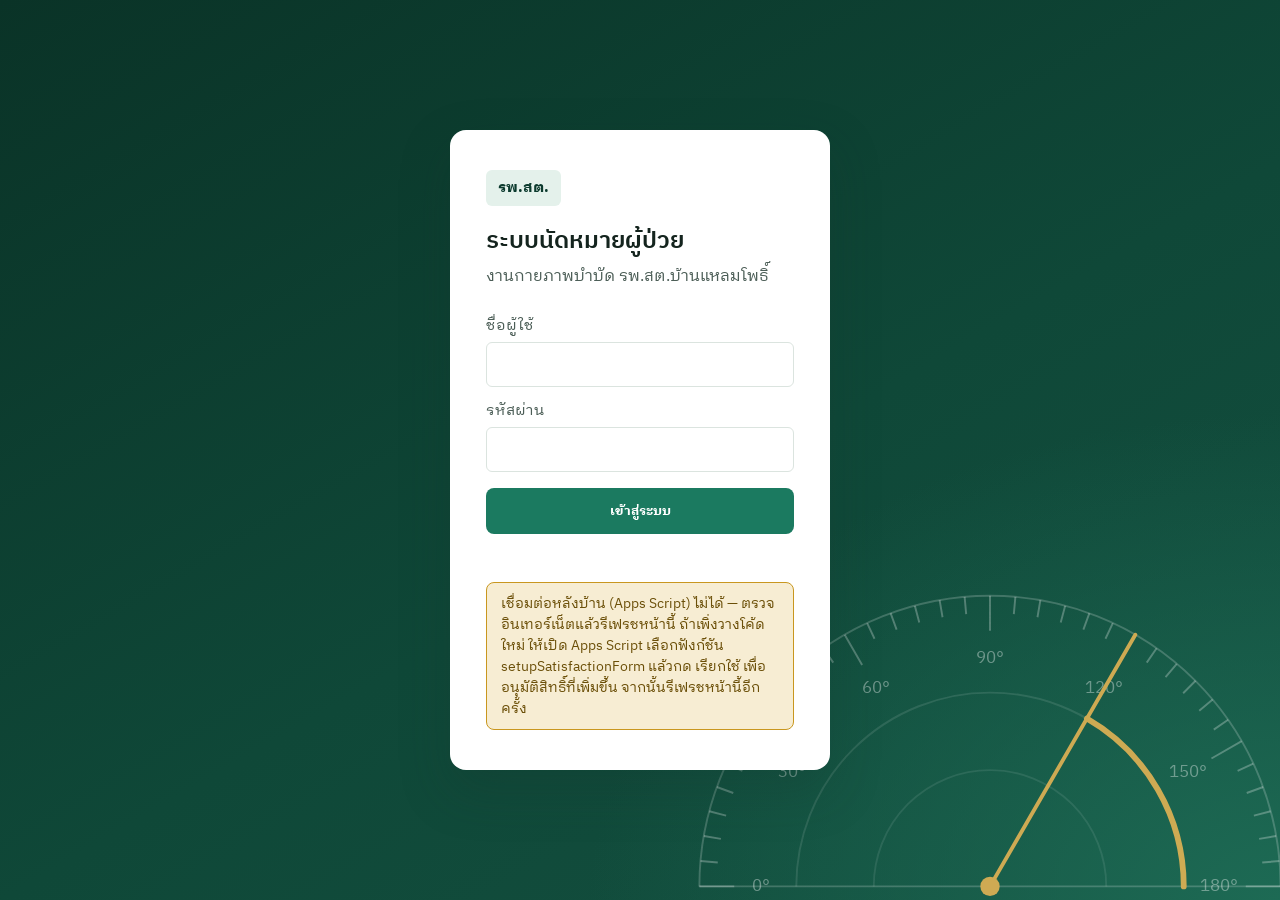
==== commit aa1165bf: "Add files via upload" ====
--- a/index.html
+++ b/index.html
@@ -5,17 +5,30 @@
 <meta name="viewport" content="width=device-width, initial-scale=1" />
 <title>ระบบนัดหมายผู้ป่วย รพ.สต.</title>
 <link rel="preconnect" href="https://fonts.googleapis.com">
-<link href="https://fonts.googleapis.com/css2?family=Noto+Sans+Thai:wght@400;500;600;700&family=Noto+Serif+Thai:wght@400;500;600;700&display=swap" rel="stylesheet">
-<link rel="stylesheet" href="style.css?v=20261008c" />
+<link href="https://fonts.googleapis.com/css2?family=IBM+Plex+Sans+Thai:wght@400;500;600;700&family=IBM+Plex+Sans+Thai+Looped:wght@400;500;600;700&family=Noto+Sans+Thai:wght@400;600&family=Sarabun:wght@400;600;700&display=swap" rel="stylesheet">
+<link rel="stylesheet" href="style.css?v=20261016c" />
 </head>
 <body>
+  <!-- ลายโกนิโอมิเตอร์ (เครื่องวัดมุมข้อ) ใช้เป็นพื้นหลังหัวเว็บและหน้าเข้าสู่ระบบ -->
+  <svg width="0" height="0" style="position:absolute" aria-hidden="true"><symbol id="gonioArt" viewBox="-160 -160 320 172">
+    <path d="M-150 0A150 150 0 0 1 150 0" fill="none" stroke="rgba(255,255,255,.22)" stroke-width="1"/>
+    <path d="M-100 0A100 100 0 0 1 100 0" fill="none" stroke="rgba(255,255,255,.12)" stroke-width="1"/>
+    <path d="M-60 0A60 60 0 0 1 60 0" fill="none" stroke="rgba(255,255,255,.10)" stroke-width="1"/>
+    <path d="M-150.0 -0.0L-132.0 -0.0M-149.4 -13.1L-140.5 -12.3M-147.7 -26.0L-138.9 -24.5M-144.9 -38.8L-136.2 -36.5M-141.0 -51.3L-132.5 -48.2M-135.9 -63.4L-127.8 -59.6M-129.9 -75.0L-114.3 -66.0M-122.9 -86.0L-115.5 -80.9M-114.9 -96.4L-108.0 -90.6M-106.1 -106.1L-99.7 -99.7M-96.4 -114.9L-90.6 -108.0M-86.0 -122.9L-80.9 -115.5M-75.0 -129.9L-66.0 -114.3M-63.4 -135.9L-59.6 -127.8M-51.3 -141.0L-48.2 -132.5M-38.8 -144.9L-36.5 -136.2M-26.0 -147.7L-24.5 -138.9M-13.1 -149.4L-12.3 -140.5M0.0 -150.0L0.0 -132.0M13.1 -149.4L12.3 -140.5M26.0 -147.7L24.5 -138.9M38.8 -144.9L36.5 -136.2M51.3 -141.0L48.2 -132.5M63.4 -135.9L59.6 -127.8M75.0 -129.9L66.0 -114.3M86.0 -122.9L80.9 -115.5M96.4 -114.9L90.6 -108.0M106.1 -106.1L99.7 -99.7M114.9 -96.4L108.0 -90.6M122.9 -86.0L115.5 -80.9M129.9 -75.0L114.3 -66.0M135.9 -63.4L127.8 -59.6M141.0 -51.3L132.5 -48.2M144.9 -38.8L136.2 -36.5M147.7 -26.0L138.9 -24.5M149.4 -13.1L140.5 -12.3M150.0 0.0L132.0 0.0" stroke="rgba(255,255,255,.30)" stroke-width="1" fill="none"/>
+    <text x="-118" y="0" fill="rgba(255,255,255,.42)" font-size="9" text-anchor="middle" dominant-baseline="central">0°</text><text x="-102.2" y="-59" fill="rgba(255,255,255,.42)" font-size="9" text-anchor="middle" dominant-baseline="central">30°</text><text x="-59" y="-102.2" fill="rgba(255,255,255,.42)" font-size="9" text-anchor="middle" dominant-baseline="central">60°</text><text x="0" y="-118" fill="rgba(255,255,255,.42)" font-size="9" text-anchor="middle" dominant-baseline="central">90°</text><text x="59" y="-102.2" fill="rgba(255,255,255,.42)" font-size="9" text-anchor="middle" dominant-baseline="central">120°</text><text x="102.2" y="-59" fill="rgba(255,255,255,.42)" font-size="9" text-anchor="middle" dominant-baseline="central">150°</text><text x="118" y="0" fill="rgba(255,255,255,.42)" font-size="9" text-anchor="middle" dominant-baseline="central">180°</text>
+    <path d="M-150 0H150" stroke="rgba(255,255,255,.22)" stroke-width="1"/>
+    <path d="M100 0A100 100 0 0 0 50 -86.6" fill="none" stroke="#E2B354" stroke-width="3" stroke-linecap="round"/>
+    <path d="M0 0L75 -129.9" stroke="#E2B354" stroke-width="2" stroke-linecap="round"/>
+    <circle cx="0" cy="0" r="5" fill="#E2B354"/>
+  </symbol></svg>
 
   <!-- ---------- หน้าเข้าสู่ระบบ ---------- -->
   <section id="loginView" class="login-screen">
+    <svg class="login-art" aria-hidden="true"><use href="#gonioArt"/></svg>
     <div class="login-card">
       <div class="login-mark">รพ.สต.</div>
       <h1>ระบบนัดหมายผู้ป่วย</h1>
-      <p class="login-sub">งานกายภาพบำบัด</p>
+      <p class="login-sub">งานกายภาพบำบัด รพ.สต.บ้านแหลมโพธิ์</p>
       <form id="loginForm">
         <label>ชื่อผู้ใช้
           <input type="text" id="loginUsername" required autocomplete="username" />
@@ -26,26 +39,45 @@
         <button type="submit">เข้าสู่ระบบ</button>
         <p id="loginError" class="error-text"></p>
       </form>
+      <div class="version-banner hidden"></div>
     </div>
   </section>
 
   <!-- ---------- แอปหลัก ---------- -->
   <div id="appView" class="app hidden">
     <aside class="sidebar">
-      <div class="brand">รพ.สต. <span>นัดหมาย</span></div>
+      <div class="brand">
+        <svg class="brand-mark" viewBox="0 0 34 34" width="34" height="34" aria-hidden="true"><circle cx="17" cy="17" r="16.5" fill="#145040" stroke="#2A7B63"/><path d="M7 23A10 10 0 0 1 27 23" fill="none" stroke="#fff" stroke-width="2" stroke-linecap="round"/><path d="M17 23L24 12" stroke="#E2B354" stroke-width="2.2" stroke-linecap="round"/><circle cx="17" cy="23" r="2.4" fill="#fff"/></svg>
+        <div class="brand-text">กายภาพบำบัด<span>รพ.สต.บ้านแหลมโพธิ์</span></div>
+      </div>
       <nav>
-        <button class="navBtn active" data-view="calendar">ปฏิทินนัดหมาย</button>
-        <button class="navBtn physio-only" data-view="dashboard">สถิติ</button>
-        <button class="navBtn physio-only" data-view="settings">ตั้งค่า</button>
+        <button class="navBtn active" data-view="calendar"><svg class="nav-ic" viewBox="0 0 18 18" fill="none" stroke="currentColor" stroke-width="1.6" aria-hidden="true"><rect x="2.5" y="3.5" width="13" height="12" rx="2"/><path d="M2.5 7.5h13M6 2v3M12 2v3"/></svg>ปฏิทิน<span class="nav-long">นัดหมาย</span></button>
+        <button class="navBtn" data-view="patients"><svg class="nav-ic" viewBox="0 0 18 18" fill="none" stroke="currentColor" stroke-width="1.6" aria-hidden="true"><circle cx="8" cy="8" r="5"/><path d="M12 12l4 4"/></svg>ค้นหา<span class="nav-long">คนไข้</span></button>
+        <button class="navBtn physio-only" data-view="records"><svg class="nav-ic" viewBox="0 0 18 18" fill="none" stroke="currentColor" stroke-width="1.6" aria-hidden="true"><path d="M4 2.5h7l3 3v10H4z"/><path d="M6.5 9h5M6.5 12h5"/></svg>เวชระเบียน</button>
+        <button class="navBtn physio-only" data-view="dashboard"><svg class="nav-ic" viewBox="0 0 18 18" fill="none" stroke="currentColor" stroke-width="1.6" aria-hidden="true"><path d="M3 15V9M7.5 15V4M12 15v-4M16 15V7"/></svg>สถิติ</button>
+        <button class="navBtn physio-only" data-view="settings"><svg class="nav-ic" viewBox="0 0 18 18" fill="none" stroke="currentColor" stroke-width="1.6" aria-hidden="true"><circle cx="9" cy="9" r="2.5"/><path d="M9 2v2.5M9 13.5V16M2 9h2.5M13.5 9H16M4 4l1.8 1.8M12.2 12.2L14 14M14 4l-1.8 1.8M5.8 12.2L4 14"/></svg>ตั้งค่า</button>
       </nav>
       <div class="who">
         <div class="who-name" id="whoName"></div>
         <div class="who-role" id="whoRole"></div>
         <button id="logoutBtn">ออกจากระบบ</button>
+        <div class="version-tag" id="versionTag"></div>
       </div>
     </aside>
 
     <main class="content">
+      <header class="mast" id="mast">
+        <svg class="mast-art" aria-hidden="true"><use href="#gonioArt"/></svg>
+        <div class="mast-row">
+          <div>
+            <h1>งานกายภาพบำบัด</h1>
+            <div class="mast-org">โรงพยาบาลส่งเสริมสุขภาพตำบลบ้านแหลมโพธิ์<br>ตำบลบ้านกร่าง อำเภอเมืองพิษณุโลก จังหวัดพิษณุโลก</div>
+          </div>
+          <div class="mast-today"><b id="mastDate"></b><span id="mastToday"></span></div>
+        </div>
+      </header>
+      <div class="version-banner hidden"></div>
+      <div class="version-banner hidden" id="pwBanner">บัญชีนี้ยังใช้รหัสผ่านเริ่มต้นหรือรหัสผ่านสั้นกว่า 8 ตัวอักษร — ก่อนใช้กับข้อมูลคนไข้จริง ให้เปลี่ยนรหัสผ่านในชีต Users (คอลัมน์ password) แล้วเข้าสู่ระบบใหม่</div>
       <!-- ปฏิทิน -->
       <section id="calendarView" class="view">
         <header class="view-head">
@@ -54,6 +86,12 @@
             <h2 id="monthLabel"></h2>
             <button id="nextMonth" aria-label="เดือนถัดไป">›</button>
           </div>
+          <!-- ค้นหาคนไข้แบบย่อ: ดูนัดครั้งหน้า แล้วค่อยกดไปหน้ารายละเอียด -->
+          <div class="quick-search" id="quickSearch">
+            <input type="search" id="quickSearchInput" placeholder="ค้นหาคนไข้ (ชื่อ / PTN)" autocomplete="off" aria-label="ค้นหาคนไข้" />
+            <div id="quickSearchResults" class="patient-suggest hidden"></div>
+            <div id="quickSearchCard" class="quick-card hidden"></div>
+          </div>
           <div class="legend">
             <span class="legend-item"><i class="dot opd"></i>OPD</span>
             <span class="legend-item"><i class="dot community"></i>ลงชุมชน</span>
@@ -63,10 +101,51 @@
             <span class="legend-item"><i class="dot closed"></i>ปิดทำการ</span>
           </div>
         </header>
+        <!-- นัดวันนี้: กด "มาแล้ว" ได้จากหน้านี้เลย -->
+        <div id="todayPanel" class="today-panel hidden">
+          <div class="today-head">
+            <h3 id="todayTitle">นัดวันนี้</h3>
+            <span id="todayCount" class="today-count"></span>
+            <button type="button" id="todayRefreshBtn" class="link-btn">รีเฟรช</button>
+          </div>
+          <ul id="todayList" class="today-list"></ul>
+        </div>
+
         <div class="weekday-row">
           <span data-full="จันทร์" data-short="จ"></span><span data-full="อังคาร" data-short="อ"></span><span data-full="พุธ" data-short="พ"></span><span data-full="พฤหัสบดี" data-short="พฤ"></span><span data-full="ศุกร์" data-short="ศ"></span>
         </div>
         <div id="calendarGrid" class="calendar-grid"></div>
+      </section>
+
+      <!-- ค้นหาคนไข้: ข้อมูลและนัดทั้งหมดของคนไข้ 1 คน -->
+      <section id="patientsView" class="view hidden">
+        <header class="view-head">
+          <h2>ค้นหาคนไข้</h2>
+        </header>
+        <div class="patient-search">
+          <input type="search" id="patientSearchInput" placeholder="พิมพ์ชื่อ นามสกุล หรือ PTN (อย่างน้อย 2 ตัวอักษร)" autocomplete="off" />
+          <div id="patientSearchResults" class="patient-suggest hidden"></div>
+          <p id="patientSearchHint" class="panel-hint" style="margin:8px 0 0;"></p>
+        </div>
+        <div id="patientProfile"></div>
+      </section>
+
+      <!-- เมนูเวชระเบียน (เฉพาะนักกายภาพ): ค้นหาคนไข้เพื่อเปิดเวชระเบียน + รายการที่บันทึกล่าสุด -->
+      <section id="recordsView" class="view hidden">
+        <header class="view-head">
+          <h2>เวชระเบียน</h2>
+        </header>
+        <div class="patient-search">
+          <input type="search" id="recordSearchInput" placeholder="พิมพ์ชื่อ นามสกุล หรือ PTN เพื่อเปิดเวชระเบียนของคนไข้" autocomplete="off" />
+          <div id="recordSearchResults" class="patient-suggest hidden"></div>
+          <p id="recordSearchHint" class="panel-hint" style="margin:8px 0 0;"></p>
+        </div>
+        <div id="recordsRecent"></div>
+      </section>
+
+      <!-- เวชระเบียน: แบบประเมินครั้งแรก (เฉพาะนักกายภาพ — เนื้อหาสร้างโดย record.js) -->
+      <section id="recordView" class="view hidden">
+        <div id="recordBody"></div>
       </section>
 
       <!-- สถิติ (เฉพาะนักกายภาพ) -->
@@ -80,26 +159,50 @@
           <div class="dash-presets">
             <button type="button" class="secondary" data-preset="thisMonth">เดือนนี้</button>
             <button type="button" class="secondary" data-preset="lastMonth">เดือนที่แล้ว</button>
+            <button type="button" class="secondary" data-preset="quarter">ไตรมาสนี้</button>
             <button type="button" class="secondary" data-preset="fiscal">ปีงบประมาณนี้</button>
             <button type="button" class="secondary" data-preset="year">ปีนี้</button>
           </div>
           <div class="dash-range">
-            <input type="date" id="dashFrom" />
-            <span>ถึง</span>
-            <input type="date" id="dashTo" />
+            <select id="dashKind" aria-label="เลือกช่วงเวลาแบบ">
+              <option value="custom">กำหนดวันเอง</option>
+              <option value="month">รายเดือน</option>
+              <option value="quarter">รายไตรมาส</option>
+              <option value="fiscal">ปีงบประมาณ</option>
+            </select>
+            <span class="dash-kind" data-kind="custom"><input type="date" id="dashFrom" aria-label="ตั้งแต่วันที่" /><span>ถึง</span><input type="date" id="dashTo" aria-label="ถึงวันที่" /></span>
+            <span class="dash-kind hidden" data-kind="month"><select id="dashMonth" aria-label="เดือน"></select><select id="dashYear" aria-label="ปี พ.ศ."></select></span>
+            <span class="dash-kind hidden" data-kind="quarter fiscal"><select id="dashFy" aria-label="ปีงบประมาณ"></select></span>
+            <span class="dash-kind hidden" data-kind="quarter"><select id="dashQuarter" aria-label="ไตรมาส">
+              <option value="1">ไตรมาส 1 (ต.ค. ถึง ธ.ค.)</option><option value="2">ไตรมาส 2 (ม.ค. ถึง มี.ค.)</option>
+              <option value="3">ไตรมาส 3 (เม.ย. ถึง มิ.ย.)</option><option value="4">ไตรมาส 4 (ก.ค. ถึง ก.ย.)</option></select></span>
             <button type="button" id="dashApplyBtn" class="primary">ดูสถิติ</button>
+            <label class="dash-compare" for="dashCompare">เทียบย้อนหลัง
+              <select id="dashCompare"><option value="0">ไม่เทียบ</option><option value="1">1 ปี</option><option value="2">2 ปี</option><option value="3">3 ปี</option></select></label>
           </div>
         </div>
         <p id="dashNote" class="panel-hint"></p>
+        <div class="dtabs-scroll hidden" id="dashTabs"><div class="dtabs" role="tablist" aria-label="มุมมองสถิติ">
+          <button type="button" class="dtab" role="tab" id="dtab-over" data-tab="over" aria-selected="true"><svg class="nav-ic" viewBox="0 0 18 18" fill="none" stroke="currentColor" stroke-width="1.6" aria-hidden="true"><path d="M3 15V9M7.5 15V4M12 15v-4M16 15V7"/></svg>ภาพรวมบริการ</button>
+          <button type="button" class="dtab" role="tab" id="dtab-map" data-tab="map" aria-selected="false" tabindex="-1"><svg class="nav-ic" viewBox="0 0 18 18" fill="none" stroke="currentColor" stroke-width="1.6" aria-hidden="true"><path d="M2.5 4.5l4.5-2 4 2 4.5-2v11l-4.5 2-4-2-4.5 2z"/><path d="M7 2.5v11M11 4.5v11"/></svg>แผนที่ตำบล</button>
+          <button type="button" class="dtab" role="tab" id="dtab-out" data-tab="out" aria-selected="false" tabindex="-1"><svg class="nav-ic" viewBox="0 0 18 18" fill="none" stroke="currentColor" stroke-width="1.6" aria-hidden="true"><path d="M2 13l4-5 3 3 3-6 4 4"/></svg>ผลลัพธ์การรักษา</button>
+          <button type="button" class="dtab" role="tab" id="dtab-sat" data-tab="sat" aria-selected="false" tabindex="-1"><svg class="nav-ic" viewBox="0 0 18 18" fill="none" stroke="currentColor" stroke-width="1.6" aria-hidden="true"><circle cx="9" cy="9" r="6.5"/><path d="M6 10.5c.8 1.2 1.8 1.8 3 1.8s2.2-.6 3-1.8M6.5 7h.01M11.5 7h.01"/></svg>ความพึงพอใจ</button>
+        </div></div>
         <div id="dashBody"></div>
       </section>
 
       <!-- ตั้งค่า (เฉพาะนักกายภาพ) -->
       <section id="settingsView" class="view hidden">
         <header class="view-head">
-          <h2>ตั้งค่าเวลาให้บริการ</h2>
+          <h2>ตั้งค่า</h2>
           <button id="refreshSettingsBtn" class="secondary">รีเฟรช</button>
         </header>
+
+        <div class="panel" id="recOptionsPanel">
+          <h3>ตัวเลือกในแบบฟอร์มเวชระเบียน</h3>
+          <p class="panel-hint">ตัวเลือกของดรอปดาวน์ในแบบประเมินครั้งแรกและ Progress note (ใช้ชุดเดียวกัน) เลือกรายการแล้วเพิ่ม ลบ หรือเรียงลำดับได้ ลบตัวเลือกออกไม่กระทบเวชระเบียนที่บันทึกไปแล้ว</p>
+          <div id="recOptionsBox"></div>
+        </div>
 
         <div class="panel">
           <h3>ช่วงเวลานัดรายวัน</h3>
@@ -296,11 +399,15 @@
       <label>เวลาเริ่ม
         <select id="apptStart"></select>
       </label>
+      <input type="hidden" id="apptPtn" />
+      <div id="apptPatientStatus" class="patient-status hidden"></div>
+      <div id="apptPatientSummary" class="patient-summary hidden"></div>
       <label>ชื่อ
-        <input type="text" id="apptFirstName" required />
-      </label>
+        <input type="text" id="apptFirstName" required autocomplete="off" placeholder="พิมพ์ชื่อหรือ PTN เพื่อค้นหาคนไข้เดิม" />
+      </label>
+      <div id="apptPatientSuggest" class="patient-suggest hidden"></div>
       <label>นามสกุล
-        <input type="text" id="apptLastName" required />
+        <input type="text" id="apptLastName" required autocomplete="off" />
       </label>
       <label>หมู่
         <input type="text" id="apptMoo" placeholder="เช่น 4" required />
@@ -315,8 +422,10 @@
         <input type="text" id="apptNote" />
       </label>
       <div class="section-label" style="margin-top:14px;">รหัส ICD-10</div>
+      <div id="apptPrevIcd10" class="prev-icd hidden"></div>
       <div class="icd-slots" id="apptIcd10Slots"></div>
       <div class="section-label">รหัส ICD-9</div>
+      <div id="apptPrevIcd9" class="prev-icd hidden"></div>
       <div class="icd-slots" id="apptIcd9Slots"></div>
       <p id="apptError" class="error-text"></p>
       <div class="modal-actions">
@@ -421,6 +530,7 @@
   <div id="apptDetailModal" class="modal hidden">
     <h3>รายละเอียดนัดหมาย</h3>
     <div id="apptDetailBody" class="detail-body"></div>
+    <button type="button" class="record-btn physio-only" id="apptDetailRecordBtn">เวชระเบียนของคนไข้คนนี้ ›</button>
 
     <div class="section-label" style="margin-top:0;">แก้ไขข้อมูลนัด</div>
     <label>ประเภทนัด
@@ -468,6 +578,9 @@
     </div>
   </div>
 
-  <script src="app.js?v=20261008c"></script>
+  <script src="app.js?v=20261016c"></script>
+  <script src="record.js?v=20261016c"></script>
+  <script src="progress.js?v=20261016c"></script>
+  <script src="dashboard.js?v=20261016c"></script>
 </body>
 </html>
--- a/style.css
+++ b/style.css
@@ -1,25 +1,26 @@
 :root {
-  /* โทนอุ่นแบบคลินิกกายภาพ: เขียวป่าเข้มเป็นสีหลัก + ส้มดินเผาเป็นสีรอง บนพื้นครีมนวล ขอบโค้งมนขึ้นให้ดูนุ่มนวลเป็นมิตร */
-  --bg: #F1ECE0;
+  /* โทนคลินิกแบบทางการ: เขียวสนเข้มเป็นสีหลัก บนพื้นเทาอมเขียวอ่อน (เย็นและสะอาดกว่าพื้นครีมเดิม) ส้มดินเผายังเป็นสีรอง */
+  --bg: #F1F5F3;
   --surface: #FFFFFF;
-  --ink: #223029;
-  --ink-soft: #5A6A62;
-  --line: #DCD4C3;
-  --teal: #2F6E52;
-  --teal-dark: #1E4A37;
-  --teal-tint: #E3EDE6;
+  --ink: #14241E;
+  --ink-soft: #4C5E57;
+  --line: #DBE4DF;
+  --teal: #1B7A60;
+  --teal-dark: #0C3B2E;
+  --teal-tint: #E4F1EB;
   --clay: #CC7A3C;
   --clay-tint: #F7E8D8;
   --amber: #C9971F;
   --amber-tint: #F7EDD3;
   --taupe: #8B8378;
-  --taupe-tint: #EFEBE6;
+  --taupe-tint: #EAEFEC;
   --success: #3C9A5F;
   --danger: #B3452F;
   --full: #A83F26;
-  --radius: 14px;
-  --font-display: 'Noto Serif Thai', 'Noto Sans Thai', system-ui, serif;
-  --font-body: 'Noto Serif Thai', 'Noto Sans Thai', system-ui, serif;
+  --radius: 12px;
+  /* ตัวอักษร: IBM Plex Sans Thai (หัวข้อ ตัวเลข ปุ่ม) + แบบมีหัว Looped (เนื้อหา อ่านง่ายแบบเอกสารทางการ) — จะกลับไปแบบเดิมให้เปลี่ยน 2 บรรทัดนี้เป็น 'Noto Serif Thai' */
+  --font-display: 'IBM Plex Sans Thai', 'Noto Sans Thai', 'Leelawadee UI', Tahoma, sans-serif;
+  --font-body: 'IBM Plex Sans Thai Looped', 'IBM Plex Sans Thai', 'Noto Sans Thai', 'Leelawadee UI', Tahoma, sans-serif;
 }
 
 * { box-sizing: border-box; }
@@ -733,3 +734,796 @@
   font-weight: 600;
 }
 .icd-slot-row select { width: auto; flex: 1; font-size: 15px; }
+
+/* ---------------- ทะเบียนคนไข้ (PTN): รายชื่อคนไข้เดิมในฟอร์มนัด ---------------- */
+
+.patient-status {
+  display: flex;
+  align-items: center;
+  justify-content: space-between;
+  gap: 10px;
+  background: var(--teal-tint);
+  color: var(--teal-dark);
+  border-radius: 8px;
+  padding: 8px 12px;
+  font-size: 15px;
+  font-weight: 600;
+  margin-bottom: 12px;
+}
+.patient-status button { font-size: 14px; font-weight: 600; color: var(--ink-soft); text-decoration: underline; white-space: nowrap; }
+
+.patient-suggest {
+  margin: -4px 0 12px;
+  border: 1px solid var(--line);
+  border-radius: 8px;
+  overflow: hidden;
+  background: var(--surface);
+}
+.patient-suggest-head { font-size: 13px; color: var(--ink-soft); background: var(--bg); padding: 6px 12px; }
+.patient-suggest-item {
+  display: flex;
+  flex-direction: column;
+  gap: 2px;
+  width: 100%;
+  text-align: left;
+  padding: 9px 12px;
+  border-top: 1px solid var(--line);
+}
+.patient-suggest-item:hover, .patient-suggest-item:focus-visible { background: var(--teal-tint); outline: none; }
+.patient-suggest-name { display: flex; justify-content: space-between; align-items: baseline; gap: 10px; font-size: 15px; font-weight: 600; color: var(--ink); }
+.patient-suggest-ptn { font-size: 14px; color: var(--teal-dark); white-space: nowrap; }
+.patient-suggest-sub { font-size: 13px; color: var(--ink-soft); }
+
+/* ---------------- สรุปประวัติคนไข้เดิม + รหัสครั้งก่อน (ฟอร์มนัด) ---------------- */
+
+.patient-summary {
+  display: flex;
+  flex-direction: column;
+  gap: 3px;
+  border: 1px solid var(--line);
+  border-radius: 8px;
+  padding: 10px 12px;
+  margin: -4px 0 12px;
+  font-size: 14px;
+  color: var(--ink-soft);
+}
+.patient-summary-main { font-size: 15px; font-weight: 600; color: var(--ink); }
+.patient-summary-warn { background: var(--amber-tint); color: #7A5D0E; border-radius: 6px; padding: 6px 10px; font-weight: 600; margin-top: 5px; }
+
+.prev-icd {
+  display: flex;
+  flex-direction: column;
+  gap: 3px;
+  background: var(--bg);
+  border-radius: 8px;
+  padding: 10px 12px;
+  margin: 0 0 8px;
+  font-size: 14px;
+  color: var(--ink-soft);
+}
+.prev-icd-title { font-weight: 700; color: var(--ink); }
+.prev-icd-note { font-size: 13px; }
+.prev-icd button { align-self: flex-start; margin-top: 6px; padding: 7px 14px; font-size: 14px; }
+
+.patient-summary-error { color: var(--danger); font-weight: 600; }
+
+/* ---------------- แถบเตือนรุ่นหลังบ้านไม่ตรง ---------------- */
+
+.version-banner {
+  background: var(--amber-tint);
+  color: #6B4F08;
+  border: 1px solid var(--amber);
+  border-radius: 8px;
+  padding: 10px 14px;
+  font-size: 14px;
+  line-height: 1.5;
+  margin-bottom: 16px;
+}
+.login-card .version-banner { margin: 14px 0 0; text-align: left; }
+.version-tag { font-size: 11px; opacity: 0.6; margin-top: 10px; }
+
+.link-btn { color: var(--teal-dark); font-weight: 600; text-decoration: underline; font-size: inherit; padding: 0; }
+
+/* ---------------- นัดวันนี้ (บนหน้าปฏิทิน) ---------------- */
+
+.today-panel {
+  background: var(--surface);
+  border: 1px solid var(--line);
+  border-radius: var(--radius);
+  padding: 12px 16px;
+  margin-bottom: 16px;
+}
+.today-head { display: flex; align-items: baseline; gap: 12px; flex-wrap: wrap; }
+.today-head h3 { margin: 0; font-size: 17px; }
+.today-count { color: var(--ink-soft); font-size: 14px; flex: 1; }
+.today-head .link-btn { font-size: 14px; }
+.today-list { list-style: none; padding: 0; margin: 10px 0 0; display: grid; grid-template-columns: repeat(auto-fill, minmax(300px, 1fr)); gap: 8px; }
+.today-item {
+  display: flex;
+  align-items: center;
+  justify-content: space-between;
+  gap: 10px;
+  border: 1px solid var(--line);
+  border-radius: 8px;
+  padding: 8px 12px;
+  font-size: 15px;
+}
+.today-item.attended { background: #F3FAF5; border-color: #BFE3C9; }
+.today-info { cursor: pointer; min-width: 0; flex: 1; }
+.today-sub { display: block; color: var(--ink-soft); font-size: 12px; margin-top: 2px; }
+.today-item .appt-attend { padding: 8px 14px; font-size: 15px; white-space: nowrap; flex-shrink: 0; }
+.today-item .appt-unattend { white-space: nowrap; flex-shrink: 0; }
+.today-empty { color: var(--ink-soft); font-size: 14px; }
+
+/* ---------------- ตารางสรุปขนาดเล็ก (สถิติ / ประวัติคนไข้) ---------------- */
+
+.mini-table { width: 100%; border-collapse: collapse; font-size: 15px; margin-top: 8px; }
+.mini-table th { text-align: left; font-size: 13px; color: var(--ink-soft); font-weight: 600; padding: 6px 8px; border-bottom: 1px solid var(--line); white-space: nowrap; }
+.mini-table td { padding: 7px 8px; border-bottom: 1px solid var(--line); vertical-align: top; }
+.mini-table th:not(:first-child), .mini-table td:not(:first-child) { text-align: right; }
+.mini-table tr.mini-total td { font-weight: 700; border-bottom: none; }
+
+/* ---------------- ค้นหาคนไข้ ---------------- */
+
+.patient-search { max-width: 520px; }
+.patient-search .patient-suggest { margin: 6px 0 0; }
+.profile-head { display: flex; align-items: center; gap: 10px; flex-wrap: wrap; margin-top: 20px; }
+.profile-head h3 { margin: 0; font-size: 22px; }
+.profile-ptn { font-size: 14px; padding: 3px 10px; }
+.kpi-num.kpi-num-small { font-size: 19px; line-height: 1.5; }
+.table-scroll { overflow-x: auto; }
+.profile-table th:not(:first-child), .profile-table td:not(:first-child) { text-align: left; }
+.profile-table td { white-space: nowrap; }
+/* คอลัมน์รหัส ICD: รหัสละบรรทัด ชื่อรหัสตัวเล็กต่อท้าย ตัดบรรทัดได้ */
+.profile-table td:nth-child(5), .profile-table td:nth-child(6) { white-space: normal; min-width: 190px; }
+.icd-line { line-height: 1.35; margin-bottom: 3px; }
+.icd-code { font-weight: 600; }
+.icd-name { font-size: 12px; color: var(--ink-soft); }
+.profile-table td:last-child { white-space: normal; min-width: 120px; }
+.profile-table tbody tr { cursor: pointer; }
+.profile-table tbody tr:hover { background: var(--teal-tint); }
+.profile-table tr.is-cancelled td { color: var(--ink-soft); }
+.profile-upcoming { cursor: pointer; }
+.profile-open { color: var(--teal-dark); font-size: 13px; font-weight: 600; white-space: nowrap; }
+
+/* ---------------- ความพึงพอใจ (หน้าสถิติ) ---------------- */
+
+.dash-section-title { font-size: 20px; margin: 30px 0 4px; }
+.dash-section-title span { font-size: 14px; font-weight: 400; color: var(--ink-soft); margin-inline-start: 8px; }
+.fb-share { display: flex; align-items: center; gap: 8px; flex-wrap: wrap; background: var(--surface); border: 1px solid var(--line); border-radius: 10px; padding: 10px 14px; margin: 8px 0 12px; font-size: 14px; }
+.fb-share span { color: var(--ink-soft); flex-basis: 100%; }
+.fb-share input { flex: 1 1 260px; font-size: 14px; }
+.fb-share .secondary { padding: 8px 14px; font-size: 14px; text-decoration: none; white-space: nowrap; }
+.fb-steps { margin: 0; padding-inline-start: 20px; color: var(--ink-soft); font-size: 15px; line-height: 1.6; }
+.fb-table td:first-child { min-width: 200px; }
+.fb-comments { list-style: none; padding: 0; margin: 0; display: flex; flex-direction: column; gap: 8px; }
+.fb-comments li { background: var(--bg); border-radius: 8px; padding: 8px 12px; font-size: 15px; line-height: 1.5; }
+.fb-date { display: block; font-size: 12px; color: var(--ink-soft); }
+
+/* ---------------- ค้นหาคนไข้แบบย่อบนหน้าปฏิทิน ---------------- */
+
+.quick-search { position: relative; flex: 0 1 250px; min-width: 190px; }
+.quick-search input { font-size: 15px; padding: 7px 10px; border-radius: 8px; }
+.quick-search .patient-suggest, .quick-card {
+  position: absolute;
+  top: calc(100% + 6px);
+  left: 0;
+  width: max(100%, 320px);
+  max-width: calc(100vw - 32px);
+  margin: 0;
+  z-index: 20;
+  box-shadow: 0 12px 30px rgba(34, 48, 41, 0.18);
+}
+.quick-card {
+  background: var(--surface);
+  border: 1px solid var(--line);
+  border-radius: 10px;
+  padding: 12px 14px;
+  display: flex;
+  flex-direction: column;
+  gap: 6px;
+  font-size: 14px;
+}
+.quick-card-head { display: flex; justify-content: space-between; align-items: baseline; gap: 10px; }
+.quick-card-name { font-weight: 700; font-size: 16px; color: var(--ink); }
+.quick-card-label { font-size: 13px; color: var(--ink-soft); margin-top: 2px; }
+.quick-card-line { color: var(--ink-soft); }
+.quick-card-appt {
+  text-align: left;
+  border: 1px solid var(--line);
+  border-radius: 8px;
+  padding: 7px 10px;
+  font-size: 14px;
+  color: var(--ink);
+}
+.quick-card-appt.is-next { background: var(--teal-tint); border-color: var(--teal-tint); color: var(--teal-dark); font-weight: 700; font-size: 15px; }
+.quick-card-appt:hover { border-color: var(--teal); }
+.quick-card-more { margin-top: 6px; padding: 8px 14px; font-size: 14px; }
+
+@media (max-width: 720px) {
+  .quick-search { flex: 1 1 100%; order: 3; }
+
+  /* มีเมนู 4 รายการแล้ว: ให้เมนูลงไปอยู่บรรทัดที่สองใต้ชื่อระบบ แต่ละปุ่มอยู่บรรทัดเดียว ไม่ตัดคำ */
+  .sidebar { flex-wrap: wrap; row-gap: 6px; }
+  .sidebar nav { flex-basis: 100%; justify-content: space-between; gap: 4px; }
+  .navBtn { white-space: nowrap; padding: 8px 6px; font-size: 14px; flex: 1 1 auto; }
+  .nav-long { display: none; } /* เมนู 5 รายการ: ย่อเป็น "ปฏิทิน" "ค้นหา" ให้พอดีบรรทัดเดียว */
+
+  .today-list { grid-template-columns: 1fr; }
+  .today-item .appt-attend { padding: 9px 12px; }
+  /* จอแคบ ป้ายในปฏิทินถูกย่อเป็นจุดสี — แต่ป้ายในรายการนัดวันนี้/หน้าคนไข้ต้องอ่านเป็นข้อความได้ */
+  .today-item .badge, .profile-table .badge, .profile-head .badge, .profile-upcoming .badge {
+    font-size: 12px; padding: 2px 7px; border-radius: 999px; width: auto; height: auto;
+  }
+}
+
+
+/* ---------------- เวชระเบียน: แบบประเมินครั้งแรก ---------------- */
+/* แถบชุด 1-5 และแถบบันทึกต้องเกาะขอบจอขณะเลื่อน: กล่องเนื้อหาต้องไม่เป็นตัวเลื่อนเอง (ให้ทั้งหน้าเลื่อน) */
+.content:has(#recordView:not(.hidden)) { overflow: visible; min-width: 0; }
+.rec-head { background: var(--surface); border: 1px solid var(--line); border-radius: var(--radius); padding: 14px 18px 6px; margin-bottom: 12px; }
+.rec-head-top { display: flex; flex-wrap: wrap; align-items: center; gap: 8px 12px; margin-bottom: 8px; }
+.rec-head-top h2 { margin: 0; font-size: 21px; flex: 1 1 auto; }
+.rec-head-info { display: flex; flex-wrap: wrap; gap: 4px 22px; margin-bottom: 10px; }
+.rec-head .kv { font-size: 15px; color: var(--ink-soft); }
+.rec-head .kv b { color: var(--ink); font-weight: 600; }
+.rec-head-form { display: flex; flex-wrap: wrap; gap: 4px 16px; align-items: flex-end; }
+.rec-head-form label { margin-bottom: 8px; font-size: 13.5px; }
+.rec-head-form input, .rec-head-form select { width: auto; padding: 6px 9px; font-size: 15px; }
+.rec-birth { display: inline-flex; gap: 6px; }
+.rec-birth input { width: 72px; }
+#recBirthYear { width: 96px; }
+.rec-age { display: inline-flex; align-items: center; min-height: 35px; }
+.rec-age b { font-size: 17px; color: var(--ink); }
+#recAgeTyped { width: 80px; }
+.rec-mini { padding: 6px 12px; font-size: 14px; font-weight: 600; }
+.rec-steps { position: sticky; top: 0; z-index: 5; display: flex; gap: 6px; flex-wrap: wrap; padding: 8px 0; margin-bottom: 4px; background: var(--bg); }
+.rec-steps button { display: inline-flex; align-items: center; gap: 7px; padding: 5px 14px 5px 5px; border-radius: 999px; border: 1px solid #B9D3C4; background: var(--teal-tint); font-size: 14px; font-weight: 600; white-space: nowrap; color: var(--teal-dark); }
+.rec-steps button .n { width: 24px; height: 24px; border-radius: 50%; background: var(--teal); color: #fff; font-size: 13px; display: inline-flex; align-items: center; justify-content: center; flex: 0 0 auto; }
+.rec-steps button:hover, .rec-steps button:focus-visible { border-color: var(--teal); background: #D3E4D9; outline: none; }
+.rec-steps button.on { background: var(--teal); border-color: var(--teal); color: #fff; }
+.rec-steps button.on .n { background: #fff; color: var(--teal-dark); }
+.quick-card-record { margin: 8px 0 0; padding: 9px 14px; font-size: 15px; }
+.rec-link { color: var(--teal-dark); font-weight: 600; text-decoration: underline; padding: 0; font-size: inherit; text-align: left; }
+.rec-ptn { display: block; color: var(--ink-soft); font-size: 12.5px; }
+/* ปุ่มเปิดเวชระเบียนในรายละเอียดนัด: ต้องเด่นกว่าปุ่มอื่นในหน้าต่างเดียวกัน */
+.record-btn { display: block; width: 100%; margin-bottom: 14px; padding: 12px 16px; border-radius: 10px; background: var(--teal); color: #fff; font-size: 16px; font-weight: 700; text-align: center; box-shadow: 0 2px 8px rgba(47,110,82,0.28); }
+.record-btn:hover, .record-btn:focus-visible { background: var(--teal-dark); outline: none; }
+.rec-card { background: var(--surface); border: 1px solid var(--line); border-radius: var(--radius); padding: 16px 18px; margin-bottom: 14px; scroll-margin-top: 56px; }
+.rec-card > h3 { margin: 0 0 10px; font-size: 17px; display: flex; align-items: center; gap: 8px; }
+.rec-card > h3 .n { width: 26px; height: 26px; border-radius: 50%; background: var(--teal); color: #fff; font-size: 14px; display: inline-flex; align-items: center; justify-content: center; }
+.rec-sub { font-size: 13px; font-weight: 700; color: var(--ink-soft); background: var(--taupe-tint); margin: 12px -18px 4px; padding: 5px 18px; letter-spacing: .02em; }
+.rec-row { display: flex; align-items: center; flex-wrap: wrap; gap: 6px 8px; padding: 6px 0; border-bottom: 1px dashed var(--line); min-height: 44px; }
+.rec-card .rec-row:last-child { border-bottom: 0; }
+.rec-row > .lb { flex: 0 0 150px; font-size: 14.5px; font-weight: 600; color: var(--ink); }
+.rec-row label.ck { display: inline-flex; flex-direction: row; align-items: center; gap: 6px; font-size: 14.5px; color: var(--ink); margin: 0; white-space: nowrap; cursor: pointer; }
+.rec-row label.ck input { width: 18px; height: 18px; margin: 0; padding: 0; accent-color: var(--teal); flex: 0 0 auto; }
+.rec-row label.ck.lead { flex: 0 0 200px; font-weight: 600; white-space: normal; }
+.rec-row label.ck.warn { color: var(--danger); }
+.rec-row input[type=text], .rec-row input[type=number], .rec-row input[type=time], .rec-row select, .rec-row textarea {
+  margin: 0; padding: 6px 9px; font-size: 14.5px; width: 136px; font-family: inherit;
+  border: 1px solid var(--line); border-radius: 6px; background: var(--surface); color: var(--ink);
+}
+.rec-row .s { width: 86px; } .rec-row .s2 { width: 120px; } .rec-row .m { width: 136px; } .rec-row .l { width: 200px; }
+.rec-row .x { flex: 1 1 220px; width: auto; min-width: 0; }
+.rec-row textarea { resize: vertical; line-height: 1.5; }
+.rec-row select:invalid, .rec-row select.rec-dd { color: var(--ink); }
+.rec-row .tx { font-size: 14px; color: var(--ink-soft); }
+/* จัด 2 คอลัมน์บนจอกว้าง: แถวสั้นกินครึ่งเดียว แถวที่มีหลายช่อง (.wide) กินเต็ม มีเส้นแบ่งกลางระหว่างคอลัมน์ */
+.rec-grid { display: grid; grid-template-columns: minmax(0, 1fr); column-gap: 36px; }
+.rec-grid > .wide, .rec-grid > .rec-sub, .rec-grid > .rec-pick { grid-column: 1 / -1; }
+.rec-grid > .rec-row { border-bottom: 1px dashed var(--line); }
+@media (min-width: 1200px) {
+  .rec-grid { grid-template-columns: repeat(2, minmax(0, 1fr)); background: linear-gradient(var(--line), var(--line)) center top / 1px 100% no-repeat; }
+  .rec-grid > .wide, .rec-grid > .rec-pick { background-color: var(--surface); }
+  .rec-grid > .rec-row:not(.wide) > .lb { flex-basis: 132px; }
+  .rec-grid > .rec-row:not(.wide) > label.ck.lead { flex: 0 1 auto; max-width: 100%; }
+}
+/* ส่วนย่อยที่ขึ้นมาเมื่อติ๊ก/เลือก */
+.rec-extra { display: inline-flex; flex-wrap: wrap; align-items: center; gap: 6px 8px; flex: 1 1 220px; min-width: 0; }
+.rec-lead-hidden { display: none; }
+/* รายการที่เลือกจากดรอปดาวน์แล้วค่อยขึ้นให้กรอก */
+.rec-pick-bar { padding: 8px 0 6px; }
+.rec-pick-add { width: 100%; max-width: 380px; padding: 9px 12px; font-size: 15px; font-weight: 600; font-family: inherit; color: var(--teal-dark);
+  background: var(--teal-tint); border: 1px dashed var(--teal); border-radius: 9px; cursor: pointer; }
+.rec-pick-add:hover, .rec-pick-add:focus-visible { background: #D3E4D9; outline: none; }
+.rec-pick-item { position: relative; padding-right: 40px; }
+.rec-pick-x { position: absolute; top: 7px; right: 0; width: 30px; height: 30px; border-radius: 50%; border: 1px solid var(--line); background: var(--surface); color: var(--ink-soft); font-size: 13px; line-height: 1; padding: 0; }
+.rec-pick-x:hover, .rec-pick-x:focus-visible { border-color: var(--danger); color: var(--danger); outline: none; }
+.rec-pick-block { padding: 0; margin: 4px 0; }
+.rec-pick-block > .rec-details { margin: 0; padding-right: 0; }
+.rec-pick-block > .rec-details > summary { padding-right: 46px; }
+.rec-pick-block > .rec-pick-x { top: 8px; right: 10px; }
+.rec-grp { display: inline-flex; flex-wrap: wrap; align-items: center; gap: 6px 8px; }
+.rec-nrs { display: inline-grid; grid-template-columns: repeat(11, minmax(0, 32px)); gap: 3px; flex: 0 1 382px; min-width: 0; }
+.rec-nrs button { height: 32px; min-width: 0; border: 1px solid var(--line); border-radius: 7px; font-size: 14px; background: var(--surface); color: var(--ink); padding: 0; }
+.rec-nrs button.on { background: var(--teal); border-color: var(--teal); color: #fff; font-weight: 700; }
+.rec-opts { display: flex; flex-wrap: wrap; gap: 6px; flex: 1 1 320px; min-width: 0; }
+.rec-opts button { border: 1px solid var(--line); border-radius: 8px; background: var(--surface); color: var(--ink); padding: 6px 10px; font-size: 14px; text-align: left; line-height: 1.4; min-height: 34px; }
+.rec-opts button b { display: inline-block; min-width: 14px; color: var(--teal-dark); }
+.rec-opts button:hover { border-color: var(--teal); }
+.rec-opts button.on { background: var(--teal); border-color: var(--teal); color: #fff; }
+.rec-opts button.on b { color: #fff; }
+.rec-details { border: 1px solid var(--line); border-radius: 12px; margin: 8px 0; padding: 0 14px; background: var(--surface); }
+.rec-details > summary { cursor: pointer; padding: 11px 0; font-size: 15px; display: flex; flex-wrap: wrap; align-items: center; gap: 4px 12px; list-style: none; }
+.rec-details > summary::-webkit-details-marker { display: none; }
+.rec-details > summary::before { content: '▸'; color: var(--ink-soft); font-size: 13px; }
+.rec-details[open] > summary::before { content: '▾'; }
+.rec-details[open] > summary { border-bottom: 1px solid var(--line); }
+.rec-details-sum { font-size: 14px; color: var(--ink-soft); }
+.rec-details-sum.done { color: var(--teal-dark); font-weight: 600; }
+.rec-details-sum.bad { color: var(--danger); }
+.rec-details .rec-row:last-of-type { border-bottom: 0; }
+.rec-barthel > .lb { align-self: flex-start; padding-top: 6px; }
+.rec-row > .lb small { display: block; font-weight: 400; font-size: 12.5px; color: var(--ink-soft); line-height: 1.4; }
+.rec-crit { font-size: 13px; color: var(--ink-soft); flex: 1 1 200px; min-width: 0; }
+.rec-crit.bad { color: var(--danger); font-weight: 600; }
+.rec-crit.good { color: var(--success); font-weight: 600; }
+.rec-foot { position: sticky; bottom: 0; z-index: 5; display: flex; flex-wrap: wrap; align-items: center; justify-content: space-between; gap: 6px 12px;
+  background: var(--surface); border: 1px solid var(--line); border-radius: var(--radius); padding: 10px 16px; box-shadow: 0 -4px 14px rgba(34,48,41,0.08); }
+.rec-foot .tx { font-size: 14px; color: var(--ink-soft); }
+.rec-foot .error-text { margin: 0; flex: 1 1 240px; }
+.rec-foot-btns { display: inline-flex; gap: 8px; margin-inline-start: auto; }
+#patientRecords h3 { display: flex; flex-wrap: wrap; align-items: center; justify-content: space-between; gap: 8px; }
+.rec-table th:not(:first-child), .rec-table td:not(:first-child) { text-align: left; }
+.rec-table td { vertical-align: middle; }
+.rec-actions { white-space: nowrap; text-align: right !important; }
+.rec-actions .rec-mini + .rec-mini { margin-inline-start: 6px; }
+.rec-del { color: var(--danger); }
+
+@media (max-width: 720px) {
+  .rec-head { padding: 12px 12px 4px; }
+  .rec-card { padding: 14px 12px; }
+  .rec-sub { margin-left: -12px; margin-right: -12px; padding-left: 12px; padding-right: 12px; }
+  .rec-row > .lb, .rec-row label.ck.lead { flex: 1 1 100%; }
+  .rec-nrs { grid-template-columns: repeat(11, minmax(0, 1fr)); width: 100%; flex: 1 1 100%; }
+  .rec-pick-add { max-width: none; }
+  .rec-extra { flex: 1 1 100%; }
+  .rec-nrs button { height: 38px; }
+  .rec-opts { flex: 1 1 100%; }
+  .rec-opts button { flex: 1 1 100%; min-height: 40px; }
+  .rec-details { padding: 0 10px; }
+  .rec-row .m, .rec-row .l { width: auto; flex: 1 1 130px; }
+  .rec-steps { flex-wrap: nowrap; overflow-x: auto; }
+  .rec-foot { padding: 8px 10px; }
+  /* จอแคบ ป้ายในปฏิทินถูกย่อเป็นจุดสี — ป้ายสถานะเวชระเบียนต้องอ่านเป็นข้อความได้ */
+  #patientRecords .badge, .rec-head .badge { font-size: 12px; width: auto; height: auto; padding: 2px 8px; border-radius: 999px; display: inline-block; }
+}
+
+.rec-consent { background: var(--amber-tint) !important; border: 1px solid var(--amber); border-radius: 10px; padding: 8px 12px; margin-bottom: 6px; }
+.rec-consent .rec-mini { margin-inline-start: auto; text-decoration: none; }
+#pwBanner { margin-bottom: 12px; }
+
+/* ผลประเมินจาก AppSheet */
+.rec-field { background: var(--teal-tint) !important; border: 1px solid #B9D3C4 !important; border-radius: 10px; padding: 8px 12px; margin-bottom: 6px; }
+.rec-field-stamp { grid-column: 1 / -1; font-size: 13.5px; color: var(--ink-soft); margin: -2px 0 8px; padding: 0 14px; }
+.rec-field-stamp b { color: var(--ink); }
+.rec-field-other { display: inline-block; margin-left: 6px; padding: 1px 8px; border-radius: 999px; background: #F7EDD3; color: #6B4F08; font-size: 12.5px; }
+.rec-field-title { margin: 18px 0 6px; font-size: 15.5px; display: flex; flex-wrap: wrap; align-items: baseline; gap: 4px 10px; }
+.rec-field-title span { font-size: 13px; font-weight: 400; color: var(--ink-soft); }
+.rec-chip { display: inline-block; margin: 0 6px 4px 0; padding: 2px 9px; border-radius: 999px; background: var(--taupe-tint); font-size: 13px; white-space: nowrap; }
+.rec-chip b { color: var(--teal-dark); }
+
+/* =====================================================================
+   รอบ 13: หัวเว็บใหม่ + หน้าสถิติ 4 มุมมอง (dashboard.js)
+   ===================================================================== */
+:root {
+  --gold: #E2B354; --gold-deep: #B57E17;
+  --d-s0: #EDF2EF; --d-s1: #D5EADF; --d-s2: #A9D5BF; --d-s3: #73B99B; --d-s4: #3F9B79; --d-s5: #1C785B; --d-s6: #0D5440;
+  --d-bar-light: #B4D9C7; --d-bar-dark: #1C785B;
+  --d-pre: #87948E; --d-pre-soft: #D9DFDC;
+  --d-warn: #A8501E; --d-warn-soft: #FBEADB; --d-up: #17694F; --d-down: #A8501E;
+}
+
+/* ---------- แถบนำทาง ---------- */
+.brand { display: flex; align-items: center; gap: 10px; font-weight: 600; font-size: 16px; line-height: 1.25; }
+.brand-mark { flex: 0 0 34px; }
+.brand-text span { display: block; font-weight: 400; font-size: 13px; color: #B9D2C7; opacity: 1; }
+.navBtn { text-align: left; display: flex; align-items: center; }
+.nav-ic { flex: 0 0 18px; width: 18px; height: 18px; opacity: .85; margin-right: 10px; }
+.navBtn.active { background: #fff; color: var(--teal-dark); }
+.navBtn.active:hover { background: #fff; }
+
+/* ---------- หัวเว็บ ---------- */
+.mast { position: relative; overflow: hidden; color: #fff; margin: -28px -36px 22px; padding: 20px 36px 18px;
+  background: radial-gradient(120% 160% at 100% 0%, #1D6A54 0%, rgba(29,106,84,0) 55%), linear-gradient(100deg, #0A3327 0%, #0F4838 60%, #145040 100%); }
+.mast-art { position: absolute; right: -8px; bottom: -6px; width: 300px; height: 162px; pointer-events: none; }
+.mast-row { position: relative; display: flex; flex-wrap: wrap; gap: 10px 24px; align-items: flex-end; }
+.mast h1 { margin: 0; font-size: 24px; font-weight: 600; line-height: 1.3; }
+.mast-org { font-size: 14.5px; color: #C7DDD3; line-height: 1.5; margin-top: 2px; }
+.mast-today { margin-left: auto; text-align: right; font-size: 14px; color: #C7DDD3; padding-right: 150px; min-height: 44px; }
+.mast-today b { display: block; font-family: var(--font-display); font-weight: 500; font-size: 15.5px; color: #fff; }
+/* แบบฟอร์มเวชระเบียนยาวและมีแถบของตัวเอง: ไม่แสดงหัวเว็บ ให้เหลือที่ทำงานมากที่สุด */
+.content:has(#recordView:not(.hidden)) .mast { display: none; }
+@media (max-width: 1024px) { .mast { margin: -20px -22px 18px; padding: 16px 22px 14px; } .mast-today { padding-right: 110px; } .mast-art { width: 240px; height: 130px; } }
+@media (max-width: 720px) {
+  .mast { margin: -14px -14px 14px; padding: 12px 14px 12px; }
+  .mast h1 { font-size: 19px; } .mast-org { display: none; } /* จอเล็ก: เหลือชื่องานกับสรุปวันนี้ ให้เนื้อหาขึ้นมาอยู่บนจอ */
+  .mast-today { margin-left: 0; text-align: left; padding-right: 0; min-height: 0; font-size: 13px; } .mast-today b { font-size: 14px; }
+  .mast-art { opacity: .3; }
+  .nav-ic { display: none; }
+  .navBtn { display: block; text-align: center; }
+  .brand { font-size: 15px; } .brand-mark { flex-basis: 28px; width: 28px; height: 28px; }
+}
+
+/* ---------- หน้าเข้าสู่ระบบ ---------- */
+.login-screen { position: relative; overflow: hidden; background: radial-gradient(90% 90% at 100% 100%, #1D6A54 0%, rgba(29,106,84,0) 60%), linear-gradient(150deg, #0A3327 0%, #0F4838 55%, #145040 100%); }
+.login-art { position: absolute; right: -20px; bottom: -10px; width: min(70vw, 620px); height: min(38vw, 334px); pointer-events: none; opacity: .9; }
+.login-card { position: relative; }
+
+/* ---------- หน้าสถิติ: ตัวเลือกช่วงเวลา ---------- */
+.dash-range select { width: auto; font-size: 15px; }
+.dash-kind { display: inline-flex; flex-wrap: wrap; gap: 8px; align-items: center; }
+.dash-compare { flex-direction: row; align-items: center; gap: 8px; margin: 0 0 0 6px; font-size: 15px; white-space: nowrap; }
+
+/* ---------- แท็บมุมมอง ---------- */
+.dtabs-scroll { overflow-x: auto; margin: 4px 0 16px; border-bottom: 1px solid var(--line); }
+.dtabs { display: flex; gap: 4px; min-width: max-content; }
+.dtab { padding: 10px 16px 9px; font-family: var(--font-display); font-size: 16px; color: var(--ink-soft); border-bottom: 3px solid transparent; display: flex; align-items: center; white-space: nowrap; }
+.dtab .nav-ic { display: block; margin-right: 8px; }
+.dtab[aria-selected="true"] { color: var(--teal-dark); font-weight: 600; border-bottom-color: var(--teal); }
+.dtab:not([aria-selected="true"]):hover { color: var(--ink); }
+.dtab:focus-visible, .dmap .cell:focus-visible, .drank .rw:focus-visible, .dtrend .band:focus-visible { outline: 2px solid var(--gold-deep); outline-offset: 2px; }
+
+/* ---------- แผงเนื้อหา ---------- */
+.dsheet { background: var(--surface); border: 1px solid var(--line); border-radius: 10px; margin-top: 14px; min-width: 0; }
+.dpanel > .dsheet:first-child, .dpanel > .dinfo + .dsheet { margin-top: 0; }
+.dsheet > header { padding: 14px 18px 0; }
+.dsheet h3 { margin: 0; font-size: 17px; font-weight: 600; }
+.dsub { font-size: 14px; color: var(--ink-soft); margin: 1px 0 0; }
+.dpad { padding: 12px 18px 16px; }
+.dnote { margin: 10px 2px 0; }
+.dcols { display: grid; grid-template-columns: repeat(2, minmax(0, 1fr)); gap: 14px; margin-top: 14px; }
+.dcols > .dsheet { margin-top: 0; }
+#dashCompareBox:empty { display: none; }
+.dinfo { background: var(--d-warn-soft); border: 1px solid #EBC9A8; color: #6E3410; border-radius: 10px; padding: 9px 14px; font-size: 14.5px; margin-bottom: 14px; }
+
+/* แถบสรุป: ตัวเลขหลัก 1 ตัว + ตัวเลขรอง คั่นด้วยเส้นบาง */
+.dsum { display: grid; grid-template-columns: minmax(230px, 1.3fr) repeat(4, minmax(130px, 1fr)); }
+.dsum.dsum-3 { grid-template-columns: minmax(230px, 1.2fr) repeat(2, minmax(200px, 1fr)); }
+.dsum.dsum-4 { grid-template-columns: repeat(4, minmax(0, 1fr)); }
+.dsum.dsum-in { border-bottom: 1px solid var(--line); margin-top: 10px; border-top: 1px solid var(--line); }
+.dsum.dsum-in .dsum-cell:first-child { background: none; border-radius: 0; }
+.dsum-cell .lb .dot, .dlegend i.dot { display: inline-block; width: 11px; height: 11px; border-radius: 50%; margin-right: 7px; vertical-align: -1px; }
+.dsum-cell .lb .dot.pre { background: var(--d-pre); } .dsum-cell .lb .dot.post { background: var(--d-bar-dark); }
+/* กราฟปวดก่อน-หลัง */
+.dpain-scroll { overflow-x: auto; }
+.dpain { width: 100%; height: auto; display: block; min-width: 600px; }
+.dpain text { font-family: var(--font-display); }
+.dpain .grid { stroke: var(--line); stroke-width: 1; }
+.dpain .sep { stroke: var(--line); stroke-width: 1; }
+.dpain .ax { fill: var(--ink-soft); font-size: 12px; }
+.dpain .nm { fill: var(--ink); font-size: 14px; } .dpain .nm.all { font-weight: 600; }
+.dpain .n { fill: var(--ink-soft); font-size: 12.5px; }
+.dpain .lv { fill: var(--ink-soft); font-size: 12.5px; } .dpain .lv .b { fill: var(--ink); font-weight: 600; }
+.dpain .rng { stroke-width: 7; stroke-linecap: round; }
+.dpain .rng.pre { stroke: var(--d-pre-soft); } .dpain .rng.post { stroke: var(--d-s2); }
+.dpain .avg { stroke: #fff; stroke-width: 2; }
+.dpain .avg.pre { fill: var(--d-pre); } .dpain .avg.post { fill: var(--d-bar-dark); }
+.dpain .hit { fill: transparent; }
+.dpain .hit:hover { fill: rgba(27,122,96,.06); }
+.dsum-cell { padding: 16px 18px; border-left: 1px solid var(--line); min-width: 0; }
+.dsum-cell:first-child { border-left: 0; background: linear-gradient(180deg, #F4FAF7, #FFFFFF); border-radius: 10px 0 0 10px; }
+.dsum-cell .lb, .dsplit .lb { font-size: 14.5px; color: var(--ink-soft); }
+.dsum-cell .num, .dfig { font-family: var(--font-display); font-size: 30px; font-weight: 600; line-height: 1.15; margin-top: 2px; }
+.dsum-cell.hero .num { font-size: 54px; color: var(--teal-dark); letter-spacing: -.5px; }
+.dsum-cell .num small, .dfig small { font-size: 15px; font-weight: 500; color: var(--ink-soft); margin-left: 5px; }
+.dsum-cell .note, .dsplit .note { font-size: 13.5px; color: var(--ink-soft); margin-top: 2px; }
+.dfig { font-size: 36px; color: var(--teal-dark); }
+.dmeter { height: 8px; border-radius: 4px; background: var(--d-s1); margin-top: 8px; overflow: hidden; }
+.dmeter i { display: block; height: 100%; width: 0; border-radius: 4px; background: var(--teal); transition: width .9s cubic-bezier(.2,.7,.2,1); }
+.dsplit { border-top: 1px solid var(--line); margin-top: 14px; padding-top: 12px; }
+
+/* กราฟแนวโน้ม */
+.dlegend { display: flex; flex-wrap: wrap; gap: 4px 16px; font-size: 14px; color: var(--ink-soft); margin: 2px 0 4px; }
+.dlegend i { display: inline-block; width: 12px; height: 12px; border-radius: 3px; vertical-align: -1px; margin-right: 6px; }
+.dtrend { width: 100%; height: auto; display: block; }
+.dtrend text, .dmap text { font-family: var(--font-display); }
+.dtrend .grid { stroke: var(--line); stroke-width: 1; }
+.dtrend .ax { fill: var(--ink-soft); font-size: 12px; }
+.dtrend .bar { transform-box: fill-box; transform-origin: 50% 100%; transform: scaleY(0); transition: transform .7s cubic-bezier(.2,.7,.2,1); }
+.dtrend .bar.tot { fill: var(--d-bar-light); } .dtrend .bar.att { fill: var(--d-bar-dark); }
+.dpanel.live .dtrend .bar { transform: scaleY(1); }
+.dtrend .band { fill: transparent; outline: none; }
+.dtrend .bar, .dtrend text, .dtrend .grid { pointer-events: none; } /* ให้แถบของแต่ละช่วงรับการชี้ แม้เมาส์อยู่บนแท่ง */
+.dtrend .band.on { fill: #EEF5F1; }
+.dtrend .peak { fill: var(--ink); font-size: 12.5px; font-weight: 600; }
+.dtbl { margin-top: 8px; font-size: 14.5px; }
+.dtbl summary { cursor: pointer; color: var(--ink-soft); width: max-content; }
+.dtbl-table { border-collapse: collapse; font-size: 14.5px; margin-top: 6px; font-variant-numeric: tabular-nums; }
+.dtbl-table th { text-align: right; font-size: 13px; color: var(--ink-soft); font-weight: 600; padding: 5px 14px 5px 0; border-bottom: 1px solid var(--line); white-space: nowrap; }
+.dtbl-table td { text-align: right; padding: 5px 14px 5px 0; border-bottom: 1px solid var(--line); white-space: nowrap; }
+.dtbl-table th:first-child, .dtbl-table td:first-child { text-align: left; }
+
+/* แท่งแนวนอน */
+.dhb { display: grid; grid-template-columns: minmax(84px, max-content) minmax(0, 1fr) max-content; gap: 9px 10px; align-items: center; font-size: 15px; }
+.dhb.dhb-wide { grid-template-columns: minmax(84px, 46%) minmax(40px, 1fr) max-content; }
+.dhb .nm { overflow: hidden; text-overflow: ellipsis; white-space: nowrap; }
+.dhb .tr, .dcmp .tr, .drank .tr { position: relative; height: 14px; background: var(--d-s0); border-radius: 0 4px 4px 0; overflow: hidden; }
+.dhb .tr i, .dcmp .tr i { position: absolute; inset: 0 auto 0 0; width: 0; border-radius: 0 4px 4px 0; transition: width .8s cubic-bezier(.2,.7,.2,1); }
+.dhb .tr .tot { background: var(--d-bar-light); } .dhb .tr .att { background: var(--d-bar-dark); }
+.dhb .vl, .dcmp .vl { font-family: var(--font-display); font-weight: 600; font-variant-numeric: tabular-nums; text-align: right; white-space: nowrap; }
+.dhb .vl small, .dcmp .vl small { font-weight: 400; color: var(--ink-soft); margin-left: 4px; font-size: 13.5px; }
+.dhb .vl em, .dkv em, .drank .rw em { font-style: normal; font-weight: 500; color: var(--ink-soft); font-size: 13px; margin-left: 6px; display: inline-block; min-width: 34px; text-align: right; }
+
+/* เทียบย้อนหลัง */
+.dcmp-grid { display: grid; grid-template-columns: repeat(auto-fit, minmax(270px, 1fr)); gap: 16px 26px; }
+.dcmp h4 { margin: 0 0 6px; font-size: 15px; font-weight: 600; font-family: var(--font-display); }
+.dcmp-rows { display: grid; grid-template-columns: max-content minmax(30px, 1fr) max-content minmax(74px, max-content); gap: 6px 10px; align-items: center; font-size: 14.5px; }
+.dcmp .nm { color: var(--ink-soft); white-space: nowrap; }
+.dcmp .tr { height: 12px; }
+.dcmp .dl { font-family: var(--font-display); font-weight: 600; font-size: 13px; color: var(--ink-soft); white-space: nowrap; }
+.dcmp .dl.up { color: var(--d-up); } .dcmp .dl.down { color: var(--d-down); }
+
+/* แผนที่ตำบล */
+.dmapgrid { display: grid; grid-template-columns: minmax(0, 1.25fr) minmax(290px, 1fr); }
+.dmapbox { padding: 8px 10px 14px 14px; min-width: 0; }
+.dmapside { border-left: 1px solid var(--line); padding: 14px 18px 16px; min-width: 0; }
+.dmaphead { display: flex; flex-wrap: wrap; gap: 8px 12px; align-items: center; margin-bottom: 10px; }
+.dmaphead .dseg { margin-left: auto; }
+.dseg { display: inline-flex; border: 1px solid var(--line); border-radius: 8px; overflow: hidden; background: var(--surface); }
+.dseg button { padding: 6px 12px; font-size: 14px; color: var(--ink-soft); font-family: var(--font-display); }
+.dseg button[aria-pressed="true"] { background: var(--teal-dark); color: #fff; }
+.ddx { flex-direction: row; flex-wrap: wrap; align-items: center; gap: 8px; margin: 0 0 10px; font-size: 14.5px; }
+.ddx select { flex: 1 1 180px; width: auto; min-width: 0; font-size: 15px; }
+.dmap { width: 100%; height: auto; display: block; max-height: 580px; }
+.dmap .cell { stroke: var(--surface); stroke-width: 2.5; stroke-linejoin: round; cursor: pointer; transition: fill .5s ease, opacity .5s ease; opacity: 0; outline: none; }
+.dpanel.live .dmap .cell { opacity: 1; }
+.dmap .hi { fill: none; stroke: var(--ink); stroke-width: 2.5; stroke-linejoin: round; pointer-events: none; opacity: 0; transition: opacity .15s; }
+.dmap .hi.on { opacity: 1; }
+.dmap .catch { fill: var(--gold-deep); pointer-events: none; }
+.dmap .badge { pointer-events: none; }
+.dmap .badge > g { transition: transform .2s; transform-box: fill-box; transform-origin: center; }
+.dmap .badge > g.on { transform: scale(1.25); }
+.dmap .badge circle { fill: #fff; stroke: rgba(20,36,30,.18); stroke-width: 1; }
+.dmap .badge text { fill: var(--ink); font-size: 12.5px; font-weight: 600; text-anchor: middle; dominant-baseline: central; }
+.dmap .badge.in circle { fill: var(--teal-dark); stroke: #fff; stroke-width: 1.5; }
+.dmap .badge.in > g text { fill: #fff; }
+.dmap .badge text.val { font-size: 17px; font-weight: 700; fill: var(--ink); paint-order: stroke; stroke: rgba(255,255,255,.92); stroke-width: 4px; stroke-linejoin: round; }
+.dmap .badge text.val.dark { fill: #fff; stroke: rgba(6,40,30,.55); stroke-width: 3px; } /* บนพื้นสีเข้ม: ตัวเลขขาว */
+.dmap .edge { fill: none; stroke: #C2CFC8; stroke-width: 4; stroke-linejoin: round; pointer-events: none; } /* เส้นรอบตำบล: เห็นขอบแม้หมู่ที่ยังไม่มีผู้มารับบริการ */
+.dmap .river { fill: none; stroke: #8FBFD9; stroke-width: 7; stroke-linecap: round; opacity: .75; }
+.dmap .rv { fill: #4D88A8; font-size: 12px; }
+.dmap .pulse { fill: none; stroke: var(--gold); stroke-width: 2.5; transform-box: fill-box; transform-origin: center; animation: dpulse 2.4s ease-out infinite; }
+.dmap .pin { fill: var(--gold); stroke: #fff; stroke-width: 2; }
+.dmap .pinlb { fill: var(--ink); font-size: 12px; font-weight: 600; paint-order: stroke; stroke: #fff; stroke-width: 3px; }
+@keyframes dpulse { 0% { transform: scale(.5); opacity: .9; } 100% { transform: scale(2.6); opacity: 0; } }
+.dribbon { display: inline-block; margin: 4px 0 4px 4px; background: var(--d-warn-soft); color: var(--d-warn); border: 1px solid #EBC9A8; border-radius: 6px; font-size: 13.5px; padding: 3px 10px; max-width: 100%; }
+.dramp { display: flex; align-items: center; gap: 8px; font-size: 13.5px; color: var(--ink-soft); padding: 0 4px; flex-wrap: wrap; }
+.dramp .steps { display: flex; gap: 2px; }
+.dramp .steps i { width: 26px; height: 12px; display: block; }
+.dramp .steps i:first-child { border-radius: 3px 0 0 3px; } .dramp .steps i:last-child { border-radius: 0 3px 3px 0; }
+.dcatchkey { flex: 1 1 100%; }
+.dcatchkey i, .drank .rw span i { display: inline-block; width: 9px; height: 9px; border-radius: 2px; background: var(--gold-deep); margin-right: 6px; }
+.dreadout { min-height: 104px; }
+.dreadout .where { font-family: var(--font-display); font-weight: 600; font-size: 17px; }
+.dreadout .where small { display: block; font-weight: 400; font-size: 14px; color: var(--ink-soft); font-family: var(--font-body); }
+.dreadout .big { font-family: var(--font-display); font-size: 40px; font-weight: 600; line-height: 1.1; color: var(--teal-dark); margin-top: 4px; }
+.dreadout .big small { font-size: 15px; font-weight: 500; color: var(--ink-soft); margin-left: 6px; }
+.dreadout .more { font-size: 14.5px; color: var(--ink-soft); }
+.dshare:not(:empty) { margin-top: 10px; border-top: 1px solid var(--line); padding-top: 10px; }
+.dshare .ttl { font-size: 14px; color: var(--ink-soft); }
+.dstack { display: flex; gap: 2px; height: 22px; border-radius: 5px; overflow: hidden; margin: 8px 0 8px; }
+.dstack i { display: block; height: 100%; width: 0; transition: width .8s cubic-bezier(.2,.7,.2,1); }
+.dkv { display: grid; grid-template-columns: max-content minmax(0, 1fr) max-content; gap: 4px 10px; font-size: 14.5px; align-items: center; }
+.dkv > i { width: 12px; height: 12px; border-radius: 3px; display: block; }
+.dkv b { font-family: var(--font-display); font-variant-numeric: tabular-nums; text-align: right; }
+.drank { margin-top: 12px; border-top: 1px solid var(--line); padding-top: 10px; }
+.drank .rw { display: grid; grid-template-columns: 74px minmax(0, 1fr) max-content; gap: 8px; align-items: center; padding: 3px 6px; border-radius: 6px; font-size: 14.5px; }
+.drank .rw.on { background: var(--teal-tint); }
+.drank .rw span.out { padding-left: 15px; }
+.drank .tr { height: 10px; }
+.drank .tr i { display: block; height: 100%; width: 0; border-radius: 0 4px 4px 0; background: var(--d-bar-dark); transition: width .7s cubic-bezier(.2,.7,.2,1); }
+.drank .rw b { font-family: var(--font-display); font-weight: 600; text-align: right; font-variant-numeric: tabular-nums; }
+#dashMooNote { margin-top: 10px; font-size: 13.5px; }
+
+/* กล่องข้อมูลตอนชี้ */
+#dashTip { position: fixed; z-index: 60; pointer-events: none; background: #10261F; color: #fff; border-radius: 8px; padding: 8px 12px; font-size: 14px; line-height: 1.45; box-shadow: 0 6px 20px rgba(8,30,23,.28); max-width: 260px; opacity: 0; transition: opacity .12s; font-family: var(--font-display); left: 0; top: 0; }
+#dashTip.on { opacity: 1; }
+#dashTip .t { color: #BFD6CC; font-size: 13px; }
+#dashTip .r { display: flex; justify-content: space-between; gap: 16px; }
+#dashTip .r b { font-weight: 600; }
+#dashTip .k { display: inline-block; width: 12px; height: 3px; border-radius: 2px; vertical-align: middle; margin-right: 6px; }
+
+/* ความพึงพอใจ (ใช้โครงเดิม) ในแท็บของตัวเอง */
+.dpanel[data-tab="sat"] .dash-section-title { margin-top: 0; }
+
+@media (max-width: 900px) {
+  .dsum, .dsum.dsum-3, .dsum.dsum-4 { grid-template-columns: repeat(2, minmax(0, 1fr)); }
+  .dsum.dsum-4 .dsum-cell:first-child { grid-column: auto; border-radius: 0; }
+  .dsum.dsum-4 .dsum-cell:nth-child(odd) { border-left: 0; } .dsum.dsum-4 .dsum-cell:nth-child(even) { border-left: 1px solid var(--line); } .dsum.dsum-4 .dsum-cell:nth-child(-n+2) { border-top: 0; }
+  .dsum-cell:first-child { grid-column: 1 / -1; border-radius: 10px 10px 0 0; }
+  .dsum-cell { border-left: 0; border-top: 1px solid var(--line); } .dsum-cell:first-child { border-top: 0; }
+  .dsum-cell:nth-child(odd):not(:first-child) { border-left: 1px solid var(--line); }
+  .dsum-cell.hero .num { font-size: 44px; }
+  .dmapgrid { grid-template-columns: minmax(0, 1fr); } .dmapside { border-left: 0; border-top: 1px solid var(--line); }
+  .dcols { grid-template-columns: minmax(0, 1fr); }
+  .dash-compare { margin-left: 0; }
+  #dashTrend { overflow-x: auto; } .dtrend { min-width: 560px; } /* จอแคบ: เลื่อนกราฟไปด้านข้างได้ ตัวเลขยังอ่านออก */
+}
+@media (prefers-reduced-motion: reduce) {
+  .dpanel *, .dmap .pulse { transition-duration: .01ms !important; animation: none !important; }
+}
+
+/* ============================ Progress note (progress.js) ============================ */
+.pn-card > h3 small { font-weight: 400; font-size: 13px; color: var(--ink-soft); margin-left: 2px; }
+.pn-ctx { display: grid; gap: 2px; font-size: 14px; color: var(--ink-soft); border-top: 1px dashed var(--line); padding: 8px 0 10px; }
+.pn-ctx b { color: var(--ink); font-weight: 600; }
+.pn-warn, .pn-ctx .pn-warn b { color: var(--danger); }
+.pn-locked { background: var(--amber-tint); border: 1px solid var(--amber); border-radius: 10px; padding: 8px 12px; font-size: 14.5px; margin: 0 0 10px; }
+.pn-tabs { display: flex; gap: 6px; margin: 0 0 10px; }
+.pn-tabs button { flex: 1 1 0; padding: 9px 12px; border: 1px solid var(--line); border-radius: 10px; background: var(--surface); font-weight: 600; font-size: 15px; color: var(--ink-soft); }
+.pn-tabs button[aria-selected="true"] { background: var(--teal); border-color: var(--teal); color: #fff; }
+.pn-wrap[data-view="form"] .pn-doc, .pn-wrap[data-view="doc"] .pn-entry { display: none; }
+.pn-wrap, .pn-form, .pn-doc { min-width: 0; }
+/* หน้ากรอกของ Progress note เป็นคอลัมน์เดียวทุกขนาดจอ (แถวส่วนใหญ่ยาวเต็มบรรทัด) */
+.pn-wrap:not(.iv) .pn-form .rec-grid { grid-template-columns: minmax(0, 1fr); background: none; }
+.rec-row input.n { width: 84px; }
+.rec-grp.nw { flex-wrap: nowrap; }
+.pn-goal { flex: 1 1 100%; }
+.pn-pull { background: var(--teal-tint); border: 1px solid #B9D3C4 !important; border-radius: 10px; padding: 8px 12px; margin-bottom: 4px; }
+.rec-row .pn-date { width: 170px; }
+.rec-row select.pn-signer { width: 330px; max-width: 100%; }
+.rec-row select.rec-tx-type { font-weight: 600; color: var(--teal-dark); }
+.rec-note-row td:first-child { padding-left: 22px; }
+.rec-note-tag { display: inline-block; padding: 1px 9px; border-radius: 999px; background: var(--teal-tint); color: var(--teal-dark); font-size: 12.5px; font-weight: 600; white-space: nowrap; }
+.rec-actions .primary.rec-mini { margin-inline-end: 6px; }
+
+/* เอกสารพร้อมพิมพ์ */
+.pn-bar { display: flex; flex-wrap: wrap; align-items: center; gap: 8px 14px; padding: 8px 0; }
+.pn-seg { display: inline-flex; border: 1px solid var(--line); border-radius: 9px; overflow: hidden; }
+.pn-seg button { padding: 6px 14px; font-size: 14px; font-weight: 600; background: var(--surface); border: 0; border-radius: 0; color: var(--ink-soft); }
+.pn-seg button[aria-pressed="true"] { background: var(--teal-dark); color: #fff; }
+.pn-marks { display: inline-flex; flex-direction: row; align-items: center; gap: 6px; font-size: 14px; margin: 0; color: var(--ink); }
+.pn-marks input { width: 18px; height: 18px; margin: 0; accent-color: var(--teal); }
+.pn-bar .primary { margin-inline-start: auto; }
+.pn-bar-note { font-size: 13px; color: var(--ink-soft); margin: 0 0 8px; }
+.pn-bar-note:empty { display: none; }
+.pn-paper { position: relative; background: #fff; color: #111; border: 1px solid var(--line); box-shadow: 0 6px 24px rgba(20, 36, 30, .10); max-width: 794px; margin: 0 auto 24px;
+  padding: 44px 52px 40px 60px; font-family: 'Sarabun', 'TH Sarabun New', var(--font-body); font-size: 15px; line-height: 1.6; overflow: hidden; }
+.pn-paper.draft::after { content: 'ฉบับร่าง'; position: absolute; top: 34%; left: 0; right: 0; text-align: center; font-size: 96px; font-weight: 700; color: rgba(160, 30, 30, .09); transform: rotate(-24deg); pointer-events: none; }
+.pn-paper[lang="en"].draft::after { content: 'DRAFT'; }
+.pn-tbl { width: 100%; border-collapse: collapse; table-layout: fixed; }
+.pn-tbl td { padding: 0; border: 0; text-align: left; vertical-align: top; font-size: inherit; background: none; }
+.pn-run { font-size: 12px; color: #555; text-align: right; padding-bottom: 8px; }
+.pn-org { text-align: center; font-weight: 700; font-size: 1.2em; line-height: 1.35; }
+.pn-org small { display: block; font-weight: 400; font-size: .8em; }
+.pn-ttl { text-align: center; font-weight: 700; font-size: 1.1em; margin: 10px 0 12px; padding: 5px 0; border-top: 1.5px solid #111; border-bottom: 1.5px solid #111; }
+.pn-id { display: grid; grid-template-columns: repeat(12, minmax(0, 1fr)); gap: 2px 14px; font-size: .97em; margin-bottom: 12px; }
+.pn-id .c2 { grid-column: span 2; } .pn-id .c3 { grid-column: span 3; } .pn-id .c4 { grid-column: span 4; }
+.pn-id .c5 { grid-column: span 5; } .pn-id .c6 { grid-column: span 6; } .pn-id .c12 { grid-column: 1 / -1; }
+.pn-id b { font-weight: 600; }
+.pn-soap { display: grid; grid-template-columns: 34px minmax(0, 1fr); column-gap: 12px; padding: 9px 0; border-top: 1px solid #c9c9c9; }
+.pn-soap.pn-cont { border-top: 0; padding-top: 0; margin-top: -9px; }
+.pn-l { font-weight: 700; font-size: 1.6em; line-height: 1.1; color: #0C3B2E; }
+.pn-c h4 { margin: 0 0 3px; font-size: 1em; font-weight: 700; }
+.pn-c p { margin: 0 0 4px; }
+.pn-c ul, .pn-c ol { margin: 0 0 4px; padding-left: 22px; }
+.pn-c li { margin: 0; }
+.pn-none { color: #888; }
+.pn-paper mark { background: #FFF3B0; color: inherit; padding: 0 2px; border-radius: 2px; }
+.pn-paper.plain mark { background: none; padding: 0; }
+.pn-sign { display: flex; justify-content: flex-end; margin-top: 26px; break-inside: avoid; }
+.pn-sign-box { text-align: center; min-width: 300px; line-height: 1.8; }
+.pn-foot { margin-top: 18px; padding-top: 6px; border-top: 1px solid #c9c9c9; font-size: 12px; color: #555; }
+@media (min-width: 1600px) {
+  /* จอกว้าง: หน้ากรอกกับเอกสารอยู่คู่กัน เอกสารเปลี่ยนตามที่กรอกทันที */
+  .pn-wrap { display: grid; grid-template-columns: minmax(0, 1fr) minmax(0, 1fr); gap: 22px; align-items: start; }
+  .pn-wrap .pn-tabs { display: none; }
+  .pn-wrap[data-view] .pn-doc, .pn-wrap[data-view] .pn-entry { display: block; }
+  .pn-doc { position: sticky; top: 0; max-height: 100vh; overflow-y: auto; }
+  .pn-paper { padding: 34px 38px 30px 44px; font-size: 14px; }
+}
+@media (max-width: 720px) {
+  .rec-grp.nw { flex: 1 1 100%; }
+  .rec-grp.nw > .tx { flex: 0 0 76px; }
+  .pn-paper { padding: 22px 16px 20px; font-size: 14px; }
+  .pn-paper.draft::after { font-size: 60px; }
+  .pn-id .c5, .pn-id .c4, .pn-id .c6 { grid-column: 1 / -1; }
+  .pn-id .c2, .pn-id .c3 { grid-column: span 6; }
+  .pn-sign-box { min-width: 0; width: 100%; }
+  .pn-bar .primary { margin-inline-start: 0; flex: 1 1 100%; }
+  .rec-note-row td:first-child { padding-left: 12px; }
+}
+#printRoot { display: none; }
+@media print {
+  @page { size: A4; margin: 12mm 14mm 12mm 20mm; }
+  html:has(body.pn-printing), body.pn-printing { height: auto !important; background: #fff !important; }
+  body.pn-printing > *:not(#printRoot) { display: none !important; }
+  body.pn-printing #printRoot { display: block; }
+  #printRoot .pn-paper { border: 0; box-shadow: none; max-width: none; margin: 0; padding: 0; font-size: 10.5pt; line-height: 1.45; overflow: visible; }
+  #printRoot .pn-ttl { margin: 6pt 0 8pt; padding: 3pt 0; }
+  #printRoot .pn-id { margin-bottom: 6pt; }
+  #printRoot .pn-soap { padding: 6pt 0; }
+  #printRoot .pn-soap.pn-cont { margin-top: -6pt; padding-top: 0; }
+  #printRoot .pn-sign { margin-top: 12pt; }
+  #printRoot .pn-sign-box { line-height: 1.6; }
+  #printRoot .pn-keep { break-inside: avoid; }
+  #printRoot .pn-foot { margin-top: 10pt; }
+  #printRoot .pn-run { font-size: 9pt; }
+  #printRoot .pn-foot { font-size: 9pt; }
+  #printRoot .pn-tbl thead { display: table-header-group; }
+  #printRoot .pn-paper.draft::after { position: fixed; top: 40%; }
+  #printRoot .pn-soap .pn-c li, #printRoot .pn-id > div { break-inside: avoid; }
+}
+
+/* ตั้งค่า: ตัวเลือกในแบบฟอร์มเวชระเบียน */
+.ropt-top { display: flex; flex-wrap: wrap; align-items: center; gap: 8px 12px; margin-bottom: 6px; }
+.ropt-top label { margin: 0; font-weight: 600; }
+.ropt-top select { width: auto; min-width: 280px; max-width: 100%; }
+.ropt-hint { margin: 2px 0 0; }
+.ropt-items { list-style: none; counter-reset: ropt; margin: 10px 0; padding: 0; border: 1px solid var(--line); border-radius: 10px; max-height: 380px; overflow-y: auto; background: var(--surface); }
+.ropt-items li { display: flex; align-items: center; gap: 6px; padding: 5px 8px 5px 12px; border-bottom: 1px dashed var(--line); font-size: 15px; }
+.ropt-items li:last-child { border-bottom: 0; }
+.ropt-items li:not(.ropt-empty)::before { counter-increment: ropt; content: counter(ropt) '.'; color: var(--ink-soft); font-size: 13px; min-width: 26px; }
+.ropt-text { flex: 1 1 auto; min-width: 0; overflow-wrap: anywhere; }
+.ropt-btn { flex: 0 0 auto; width: 32px; height: 32px; padding: 0; border-radius: 8px; border: 1px solid var(--line); background: var(--surface); color: var(--ink-soft); font-size: 15px; }
+.ropt-btn:disabled { opacity: .35; }
+.ropt-btn:not(:disabled):hover { border-color: var(--teal); color: var(--teal-dark); }
+.ropt-x:not(:disabled):hover { border-color: var(--danger); color: var(--danger); }
+.ropt-empty { color: var(--ink-soft); font-size: 14px; padding: 12px !important; }
+.ropt-add input { flex: 1 1 260px; }
+.ropt-state { flex: 1 1 100%; font-size: 13.5px; color: var(--ink-soft); }
+.ropt-state:empty { display: none; }
+
+/* ============================ รุ่น 2026-10-16a: ใบแรกรับทีละขั้น + ฉบับพิมพ์ ============================ */
+.rec-card.rec-off { display: none; }
+.rec-steps .rec-layout { margin-inline-start: auto; padding: 5px 14px; font-size: 13.5px; background: var(--surface); color: var(--ink-soft); border-style: dashed; }
+.rec-steps .rec-layout:hover { color: var(--teal-dark); }
+.rec-foot .rec-next { border-color: var(--teal); color: var(--teal-dark); font-weight: 600; }
+/* ช่องที่ระบบติ๊ก/เติมให้: ขีดเส้นใต้สีทองและป้ายเล็ก ให้รู้ว่าแก้ได้ */
+.rec-row label.ck.rec-auto::after { content: 'ระบบเสนอ'; margin-inline-start: 6px; padding: 0 7px; border-radius: 999px; background: #FBF1D9; color: #6B4A08; font-size: 11.5px; font-weight: 600; }
+.rec-nrs.rec-autofill button.on { background: #E9B949; border-color: #D9A62E; color: #3A2A05; }
+.rec-sat { margin-inline-end: 6px; }
+.rec-sat.done { display: inline-block; font-size: 12.5px; color: var(--teal-dark); background: var(--teal-tint); border-radius: 999px; padding: 3px 10px; white-space: nowrap; }
+.ropt-seed { display: flex; flex-wrap: wrap; align-items: center; gap: 6px 12px; margin-top: 14px; padding-top: 12px; border-top: 1px dashed var(--line); }
+.ropt-seed .panel-hint { margin: 0; flex: 1 1 260px; }
+
+/* ใบแรกรับฉบับพิมพ์: จัดตามแบบฟอร์มเดิม 5 ส่วน */
+.pn-paper.iv { font-size: 14px; line-height: 1.5; padding: 36px 40px 30px 56px; }
+.pn-paper.iv .pn-ttl { margin-bottom: 0; }
+.pn-paper.iv .idrow { display: grid; grid-template-columns: 1.1fr 2fr .8fr .9fr; gap: 0 12px; padding: 4px 8px; border: 1px solid #111; border-top: 0; }
+.pn-paper.iv .idrow > div:nth-child(5) { grid-column: span 1; }
+.pn-paper.iv .idrow > div:nth-child(6) { grid-column: span 3; }
+.pn-paper.iv .part { display: grid; grid-template-columns: 26px minmax(0, 1fr); border: 1px solid #111; border-top: 0; break-inside: auto; }
+.pn-paper.iv .part > .side { border-right: 1px solid #111; background: #F1F3F2; display: grid; place-items: center; }
+.pn-paper.iv .part > .side span { writing-mode: vertical-rl; transform: rotate(180deg); font-weight: 700; font-size: 12.5px; white-space: nowrap; padding: 6px 0; }
+.pn-paper.iv .part > .body { padding: 5px 9px 6px; min-width: 0; }
+.pn-paper.iv .r { display: flex; flex-wrap: wrap; gap: 0 12px; padding: 1px 0; align-items: baseline; break-inside: avoid; }
+.pn-paper.iv .r > b { flex: 0 0 148px; }
+.pn-paper.iv .r > .v { flex: 1 1 200px; min-width: 0; }
+.pn-paper.iv .cb { display: inline-block; position: relative; padding-left: 16px; margin-right: 12px; }
+.pn-paper.iv .cb::before { content: ''; position: absolute; left: 0; top: .38em; width: 10px; height: 10px; border: 1.2px solid #111; }
+.pn-paper.iv .cb.on::before { background: #111; box-shadow: inset 0 0 0 2px #fff; }
+.pn-paper.iv .two { display: grid; grid-template-columns: minmax(0, 1.3fr) minmax(0, 1fr); gap: 0 16px; }
+.pn-paper.iv .three { display: grid; grid-template-columns: repeat(3, minmax(0, 1fr)); gap: 0 14px; }
+.pn-paper.iv .col h5 { margin: 2px 0 1px; font-size: 1em; text-decoration: underline; }
+.pn-paper.iv .ln { padding: .5px 0; break-inside: avoid; }
+.pn-paper.iv .ln .cb { margin-right: 0; }
+.pn-paper.iv .ln .cb + .cb { margin-left: 12px; }
+.pn-paper.iv .ln.sm { font-size: .9em; padding-left: 16px; }
+.pn-paper.iv .grp { font-weight: 700; margin-top: 4px; }
+.pn-paper.iv .none { color: #777; }
+.pn-paper.iv .pn-sign { margin-top: 16px; }
+@media (min-width: 1600px) {
+  .pn-wrap.iv { grid-template-columns: minmax(0, 1.1fr) minmax(0, 1fr); }
+}
+@media (max-width: 720px) {
+  .pn-paper.iv { padding: 20px 12px; font-size: 13px; }
+  .pn-paper.iv .two, .pn-paper.iv .three { grid-template-columns: minmax(0, 1fr); }
+  .pn-paper.iv .idrow { grid-template-columns: 1fr 1fr; }
+  .pn-paper.iv .idrow > div:nth-child(6) { grid-column: 1 / -1; }
+  .pn-paper.iv .r > b { flex-basis: 100%; }
+  .rec-steps .rec-layout { margin-inline-start: 0; }
+}
+@media print {
+  /* เลขหน้าทุกแผ่น (เบราว์เซอร์ที่รองรับ) — หัวกระดาษมีชื่อและ PTN ทุกแผ่นอยู่แล้ว · ขอบซ้าย 20 มม. เว้นไว้เจาะรูเข้าแฟ้ม */
+  @page { @bottom-right { content: 'หน้า ' counter(page) ' / ' counter(pages); font-size: 8.5pt; color: #555; } }
+  #printRoot .pn-paper.iv { font-size: 9.5pt; line-height: 1.38; padding: 0; }
+  #printRoot .pn-paper.iv .r > b { flex-basis: 34mm; }
+  #printRoot .pn-paper.iv .part > .side span { font-size: 8.5pt; }
+  #printRoot .pn-paper, #printRoot .pn-paper * { overflow-wrap: anywhere; }
+}
+
+.rec-wait { align-self: center; font-size: 14px; font-weight: 600; color: var(--teal-dark); margin-bottom: 8px; }
+.rec-wait.bad { color: var(--danger); }
